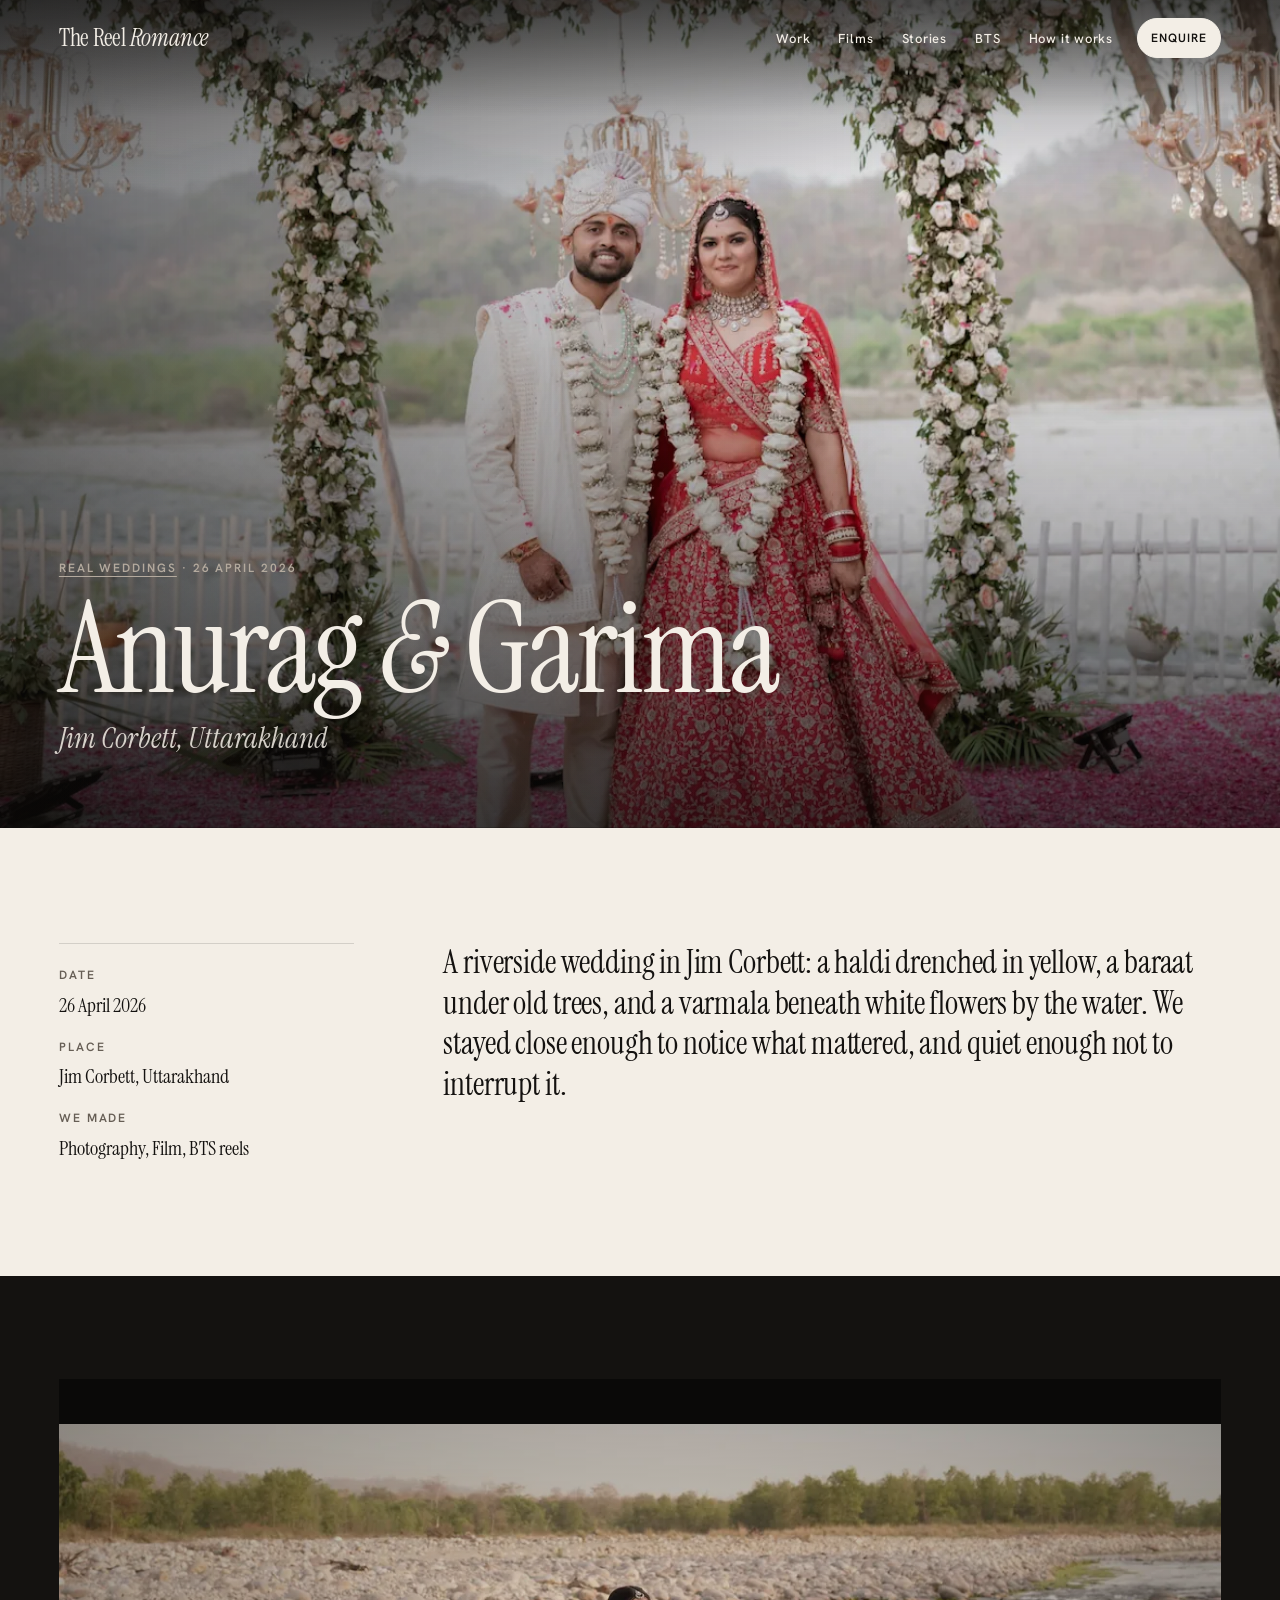
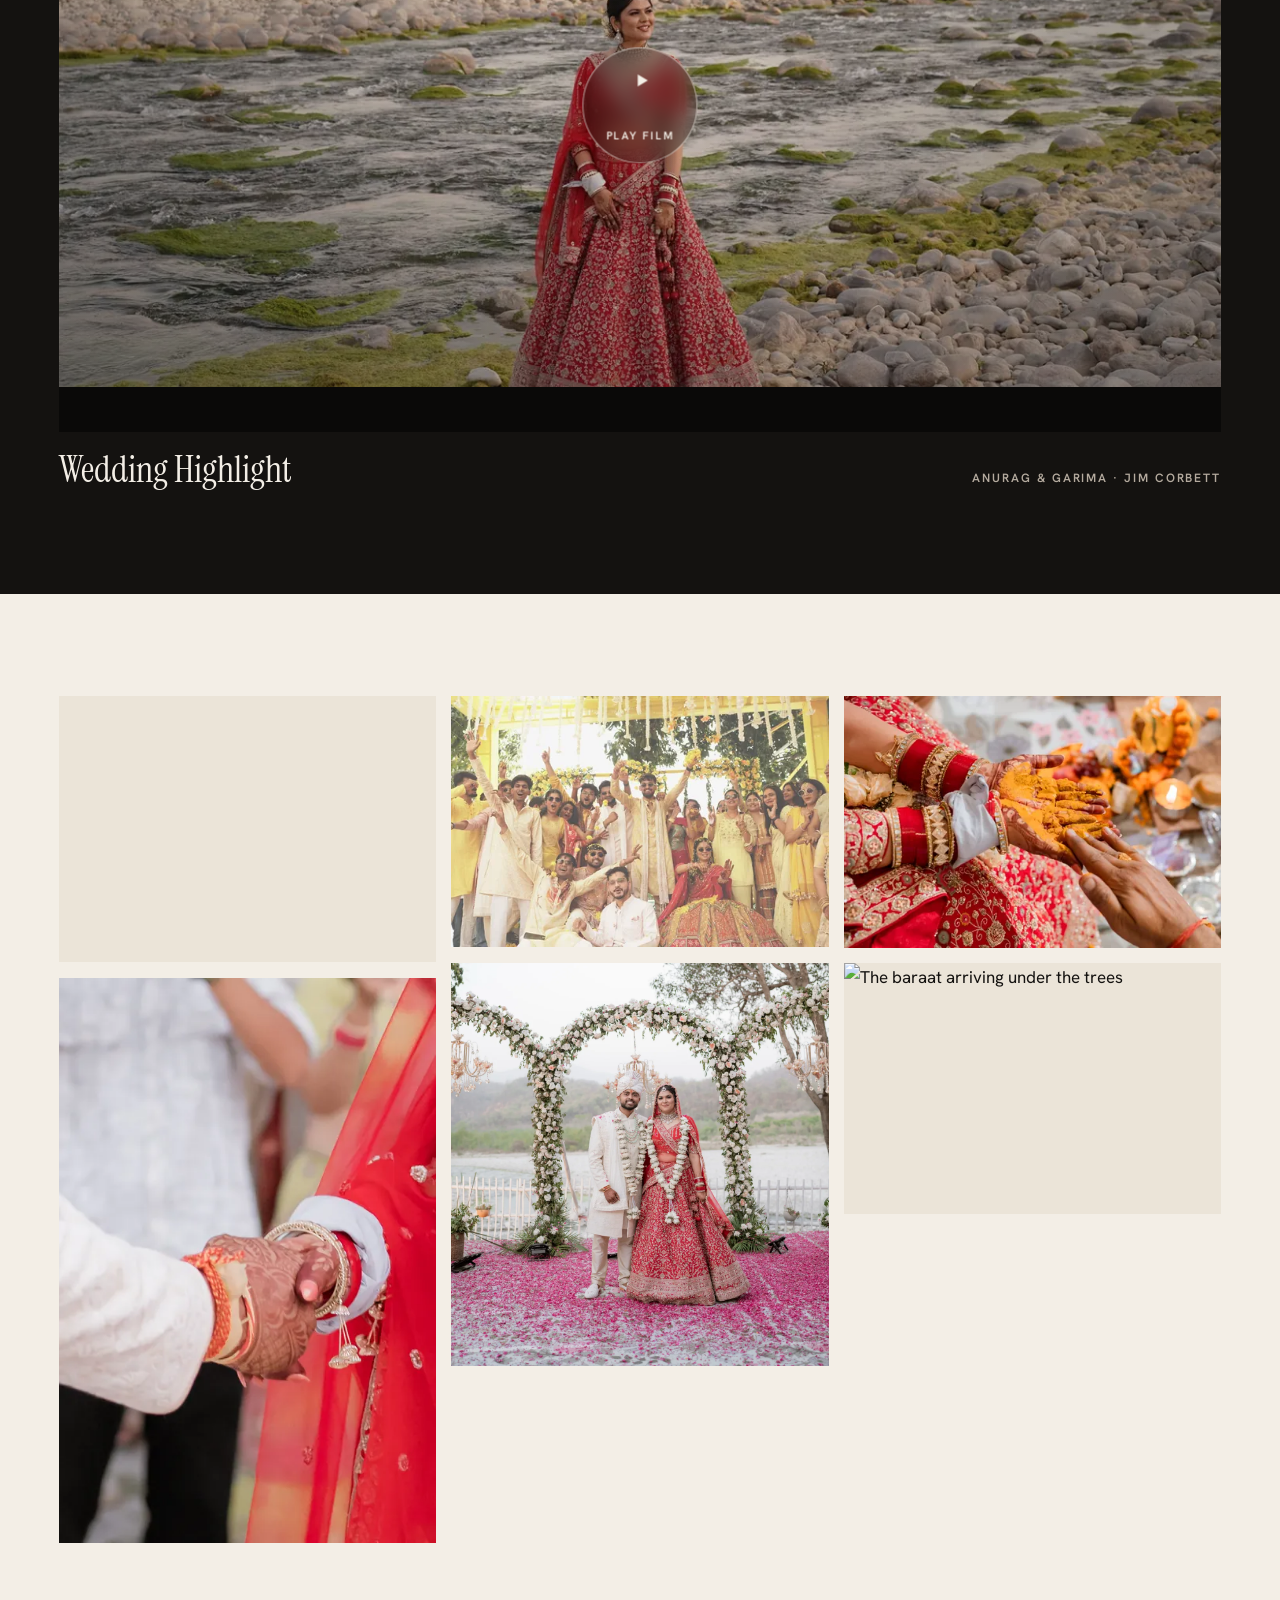
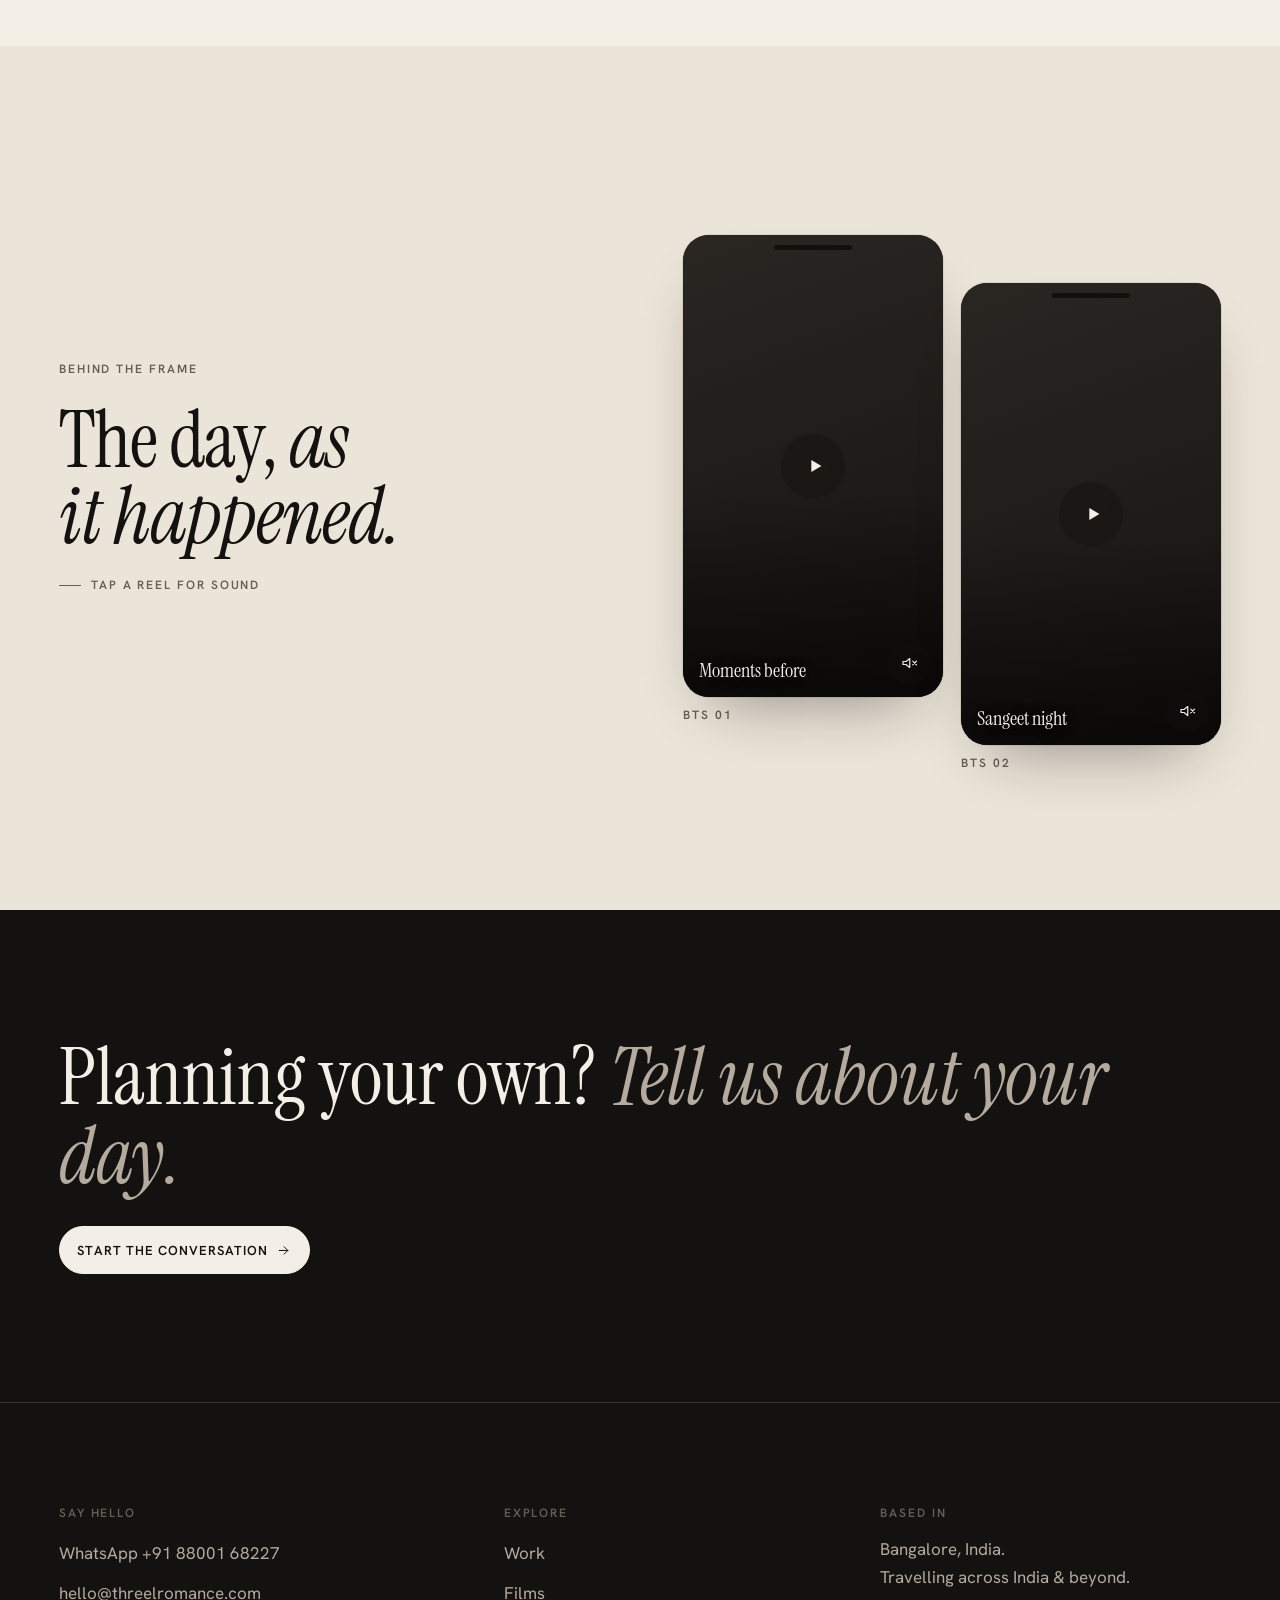
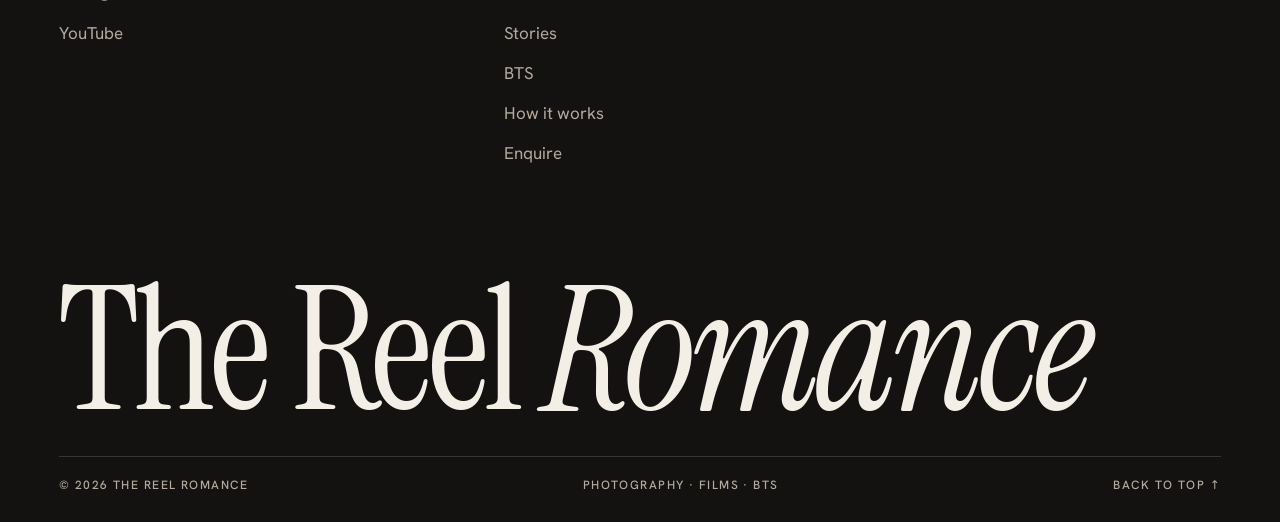
==== stories/anurag-garima/index.html @ 2529ddfd "Redesign: cinematic, image-first site generated from content/site.json - New design system (Instrume" ====
<!doctype html>
<!-- Generated by build.mjs from content/site.json — edit that file, not this one. -->
<html lang="en-IN" class="no-js">
<head>
<meta charset="utf-8">
<meta name="viewport" content="width=device-width, initial-scale=1, viewport-fit=cover">
<title>Anurag &amp; Garima — Jim Corbett wedding | The Reel Romance</title>
<meta name="description" content="A riverside wedding full of yellow light, loud friends, quiet glances — and the kind of chaos that makes the best frames.">
<link rel="canonical" href="https://threelromance.com/stories/anurag-garima/">
<meta name="theme-color" content="#141210">
<meta name="color-scheme" content="light">
<meta property="og:type" content="website">
<meta property="og:site_name" content="The Reel Romance">
<meta property="og:locale" content="en_IN">
<meta property="og:title" content="Anurag &amp; Garima — Jim Corbett wedding | The Reel Romance">
<meta property="og:description" content="A riverside wedding full of yellow light, loud friends, quiet glances — and the kind of chaos that makes the best frames.">
<meta property="og:url" content="https://threelromance.com/stories/anurag-garima/">
<meta property="og:image" content="https://threelromance.com/assets/media/couple-floral-arch.jpg">
<meta property="og:image:alt" content="The Reel Romance">
<meta name="twitter:card" content="summary_large_image">
<link rel="icon" href="../../assets/icons/favicon.svg" type="image/svg+xml">
<link rel="icon" href="../../assets/icons/favicon-32.png" sizes="32x32" type="image/png">
<link rel="apple-touch-icon" href="../../assets/icons/apple-touch-icon.png">
<link rel="manifest" href="../../site.webmanifest">
<link rel="preload" href="../../assets/fonts/instrument-serif.woff" as="font" type="font/woff" crossorigin>
<link rel="preload" href="../../assets/fonts/hanken-grotesk.woff" as="font" type="font/woff" crossorigin>
<link rel="preload" as="image" imagesrcset="../../assets/media/couple-floral-arch-480.webp 480w, ../../assets/media/couple-floral-arch-800.webp 800w, ../../assets/media/couple-floral-arch-1180.webp 1180w" imagesizes="(max-aspect-ratio: 3/2) 150vh, 100vw" fetchpriority="high">
<link rel="stylesheet" href="../../assets/css/site.css?v=983ccc3af6">
<script>document.documentElement.classList.replace('no-js','js')</script>
<script type="application/ld+json">{"@context":"https://schema.org","@type":"ProfessionalService","name":"The Reel Romance","url":"https://threelromance.com","description":"Candid wedding photography, cinematic wedding films, pre-wedding shoots and behind-the-scenes reels. Based in Bangalore (Bengaluru), travelling across India and beyond.","image":"https://threelromance.com/assets/media/couple-floral-arch.jpg","telephone":"+91 88001 68227","email":"hello@threelromance.com","priceRange":"₹₹₹","address":{"@type":"PostalAddress","addressLocality":"Bangalore","addressRegion":"Karnataka","addressCountry":"IN"},"areaServed":["India","Worldwide"],"sameAs":["https://www.youtube.com/@anuragraj12"]}</script>
</head>
<body class="page-story">
<a class="skip" href="#main">Skip to content</a>
<header class="site-header" data-header>
  <div class="site-header__inner">
    <a class="site-header__logo" href="../../" aria-label="The Reel Romance — home"><span class="wordmark">The Reel <em>Romance</em></span></a>
    <nav class="site-nav" aria-label="Main">
      <a href="../../#work">Work</a><a href="../../#films">Films</a><a href="../../#stories">Stories</a><a href="../../#bts">BTS</a><a href="../../#process">How it works</a>
    </nav>
    <a class="btn btn--sm site-header__cta" href="../../#enquire">Enquire</a>
    <button class="menu-toggle" type="button" aria-controls="menu" aria-expanded="false" data-menu-open>
      <span class="menu-toggle__label">Menu</span><span class="menu-toggle__icon" aria-hidden="true"><i></i><i></i></span>
    </button>
  </div>
</header>
<dialog class="menu" id="menu" aria-label="Menu">
  <div class="menu__top">
    <span class="wordmark">The Reel <em>Romance</em></span>
    <button class="menu__close" type="button" data-menu-close aria-label="Close menu"><svg class="i" viewBox="0 0 24 24" aria-hidden="true"><path d="M6 6l12 12M18 6 6 18"/></svg></button>
  </div>
  <nav class="menu__nav" aria-label="Menu">
    <a href="../../#work" style="--i:0"><span class="menu__num">01</span>Work</a><a href="../../#films" style="--i:1"><span class="menu__num">02</span>Films</a><a href="../../#stories" style="--i:2"><span class="menu__num">03</span>Stories</a><a href="../../#bts" style="--i:3"><span class="menu__num">04</span>BTS</a><a href="../../#process" style="--i:4"><span class="menu__num">05</span>How it works</a>
    <a href="../../#enquire" style="--i:5"><span class="menu__num">06</span><em>Enquire</em></a>
  </nav>
  <div class="menu__foot">
    <a href="https://wa.me/918800168227" target="_blank" rel="noopener"><svg class="i i--fill" viewBox="0 0 24 24" aria-hidden="true"><path d="M12 2.2A9.7 9.7 0 0 0 3.7 16.9L2.3 21.8l5-1.3A9.7 9.7 0 1 0 12 2.2zm0 17.7a8 8 0 0 1-4.1-1.1l-.3-.2-3 .8.8-2.9-.2-.3A8 8 0 1 1 12 19.9zm4.4-6c-.2-.1-1.4-.7-1.7-.8-.2-.1-.4-.1-.5.1l-.8 1c-.1.2-.3.2-.5.1a6.6 6.6 0 0 1-3.3-2.9c-.2-.4.2-.4.7-1.3.1-.2 0-.3 0-.4l-.8-1.8c-.2-.5-.4-.4-.5-.4h-.5a.9.9 0 0 0-.7.3 2.8 2.8 0 0 0-.9 2.1 5 5 0 0 0 1 2.6 11.2 11.2 0 0 0 4.3 3.8c1.6.7 2.2.7 3 .6a2.6 2.6 0 0 0 1.7-1.2 2.1 2.1 0 0 0 .2-1.2c-.1-.1-.3-.2-.5-.3z"/></svg> WhatsApp</a>
    <a href="mailto:hello@threelromance.com">hello@threelromance.com</a>
  </div>
</dialog>
<main id="main">
<article class="story">
  <header class="story-hero" data-hero-simple>
    <div class="story-hero__media"><img class="fill" src="../../assets/media/couple-floral-arch-1180.webp" srcset="../../assets/media/couple-floral-arch-480.webp 480w, ../../assets/media/couple-floral-arch-800.webp 800w, ../../assets/media/couple-floral-arch-1180.webp 1180w" sizes="(max-aspect-ratio: 3/2) 150vh, 100vw" alt="Anurag and Garima in garlands beneath a white floral arch" width="1180" height="1262" loading="eager" decoding="sync" fetchpriority="high" style="--focus:50% 40%;--focus-m:50% 40%;background-image:url([data-uri])"></div>
    <div class="hero__shade" aria-hidden="true"></div>
    <div class="wrap story-hero__content">
      <p class="label label--light"><a href="../../#stories">Real weddings</a> · 26 April 2026</p>
      <h1 class="story-hero__title">Anurag <em>&amp;</em> Garima</h1>
      <p class="story-hero__place">Jim Corbett, Uttarakhand</p>
    </div>
  </header>

  <section class="story-intro">
    <div class="wrap story-intro__grid">
      <dl class="story-meta">
        <div><dt class="label">Date</dt><dd>26 April 2026</dd></div>
        <div><dt class="label">Place</dt><dd>Jim Corbett, Uttarakhand</dd></div>
        <div><dt class="label">We made</dt><dd>Photography, Film, BTS reels</dd></div>
      </dl>
      <p class="lead story-intro__text" data-reveal>A riverside wedding in Jim Corbett: a haldi drenched in yellow, a baraat under old trees, and a varmala beneath white flowers by the water. We stayed close enough to notice what mattered, and quiet enough not to interrupt it.</p>
    </div>
  </section>

  <section class="story-film dark"><div class="wrap"><figure class="film film--big" data-reveal>
    <button class="film__poster frame" type="button" data-film="iCyohnh7PDs" aria-label="Play film: Wedding Highlight — Anurag &amp; Garima">
      <img class="fill" src="../../assets/media/river-bride-1600.webp" srcset="../../assets/media/river-bride-480.webp 480w, ../../assets/media/river-bride-800.webp 800w, ../../assets/media/river-bride-1200.webp 1200w, ../../assets/media/river-bride-1600.webp 1600w, ../../assets/media/river-bride-2400.webp 2400w" sizes="(max-width: 599px) 190vw, (min-width: 1600px) 1500px, 92vw" alt="Garima standing on the riverbed in her red lehenga" width="5304" height="3749" loading="lazy" decoding="async" style="background-image:url([data-uri])">
      <span class="film__bars" aria-hidden="true"></span>
      <span class="film__play" aria-hidden="true"><svg class="i i--fill" viewBox="0 0 24 24" aria-hidden="true"><path d="M8 5.5v13l11-6.5z"/></svg><span>Play film</span></span>
    </button>
    <figcaption class="film__caption">
      <span class="film__title">Wedding Highlight</span>
      <span class="film__meta">Anurag &amp; Garima · Jim Corbett</span>
    </figcaption>
  </figure></div></section>

  <section class="gallery" aria-label="Photographs">
    <div class="wrap">
      <div class="gallery__cols">
        <figure class="gallery__item" data-reveal><img class="natural" src="../../assets/media/river-bride-1600.webp" srcset="../../assets/media/river-bride-480.webp 480w, ../../assets/media/river-bride-800.webp 800w, ../../assets/media/river-bride-1200.webp 1200w, ../../assets/media/river-bride-1600.webp 1600w, ../../assets/media/river-bride-2400.webp 2400w" sizes="(min-width: 1024px) 33vw, (min-width: 600px) 50vw, 100vw" alt="Garima standing on the riverbed in her red lehenga" width="5304" height="3749" loading="lazy" decoding="async" style="--ar:1.4148;background-image:url([data-uri])"></figure><figure class="gallery__item" data-reveal><img class="natural" src="../../assets/media/holding-hands-1009.webp" srcset="../../assets/media/holding-hands-480.webp 480w, ../../assets/media/holding-hands-800.webp 800w, ../../assets/media/holding-hands-1009.webp 1009w" sizes="(min-width: 1024px) 33vw, (min-width: 600px) 50vw, 100vw" alt="Anurag holding Garima&#39;s hennaed hand" width="1009" height="1513" loading="lazy" decoding="async" style="--ar:0.6669;background-image:url([data-uri])"></figure><figure class="gallery__item" data-reveal><img class="natural" src="../../assets/media/haldi-celebration-1600.webp" srcset="../../assets/media/haldi-celebration-480.webp 480w, ../../assets/media/haldi-celebration-800.webp 800w, ../../assets/media/haldi-celebration-1200.webp 1200w, ../../assets/media/haldi-celebration-1600.webp 1600w, ../../assets/media/haldi-celebration-2400.webp 2400w" sizes="(min-width: 1024px) 33vw, (min-width: 600px) 50vw, 100vw" alt="Friends cheering around Garima at the haldi" width="7952" height="5304" loading="lazy" decoding="async" style="--ar:1.4992;background-image:url([data-uri])"></figure><figure class="gallery__item" data-reveal><img class="natural" src="../../assets/media/couple-floral-arch-1180.webp" srcset="../../assets/media/couple-floral-arch-480.webp 480w, ../../assets/media/couple-floral-arch-800.webp 800w, ../../assets/media/couple-floral-arch-1180.webp 1180w" sizes="(min-width: 1024px) 33vw, (min-width: 600px) 50vw, 100vw" alt="The couple under the floral arch after the varmala" width="1180" height="1262" loading="lazy" decoding="async" style="--ar:0.935;background-image:url([data-uri])"></figure><figure class="gallery__item" data-reveal><img class="natural" src="../../assets/media/haldi-hands-1600.webp" srcset="../../assets/media/haldi-hands-480.webp 480w, ../../assets/media/haldi-hands-800.webp 800w, ../../assets/media/haldi-hands-1200.webp 1200w, ../../assets/media/haldi-hands-1600.webp 1600w, ../../assets/media/haldi-hands-2400.webp 2400w" sizes="(min-width: 1024px) 33vw, (min-width: 600px) 50vw, 100vw" alt="Turmeric-covered hands during the haldi" width="5168" height="3448" loading="lazy" decoding="async" style="--ar:1.4988;background-image:url([data-uri])"></figure><figure class="gallery__item" data-reveal><img class="natural" src="https://ik.imagekit.io/ijqhfpipr/IMG_2.jpeg?tr=w-1600,q-80,f-auto" srcset="https://ik.imagekit.io/ijqhfpipr/IMG_2.jpeg?tr=w-480,q-80,f-auto 480w, https://ik.imagekit.io/ijqhfpipr/IMG_2.jpeg?tr=w-800,q-80,f-auto 800w, https://ik.imagekit.io/ijqhfpipr/IMG_2.jpeg?tr=w-1200,q-80,f-auto 1200w, https://ik.imagekit.io/ijqhfpipr/IMG_2.jpeg?tr=w-1600,q-80,f-auto 1600w, https://ik.imagekit.io/ijqhfpipr/IMG_2.jpeg?tr=w-2400,q-80,f-auto 2400w" sizes="(min-width: 1024px) 33vw, (min-width: 600px) 50vw, 100vw" alt="The baraat arriving under the trees" width="1600" height="1067" loading="lazy" decoding="async" style="--ar:1.5"></figure>
      </div>
    </div>
  </section>

  <section class="bts bts--story" aria-labelledby="story-bts-h">
    <div class="wrap bts__grid">
      <div class="bts__text">
        <p class="label">Behind the frame</p>
        <h2 class="h2" id="story-bts-h">The day, <em>as it happened.</em></h2>
        <p class="bts__hint label">Tap a reel for sound</p>
      </div>
      <div class="bts__phones">
    <figure class="phone" data-reveal style="--d:0ms">
      <div class="phone__screen">
        <video class="phone__video" muted playsinline loop preload="none" data-src="https://files.catbox.moe/udrcd2.mp4" aria-label="Moments before"></video>
        <span class="phone__label">Moments before</span>
        <button class="phone__sound" type="button" data-sound aria-pressed="false" aria-label="Turn sound on"><svg class="i" viewBox="0 0 24 24" aria-hidden="true"><path d="M4 10v4h4l5 4V6L8 10H4z"/><path d="M17 9.5l5 5M22 9.5l-5 5"/></svg><svg class="i" viewBox="0 0 24 24" aria-hidden="true"><path d="M4 10v4h4l5 4V6L8 10H4z"/><path class="wave" d="M16.5 8.5a5 5 0 0 1 0 7M19 6a8.5 8.5 0 0 1 0 12"/></svg></button>
        <button class="phone__play" type="button" data-play aria-label="Play reel"><svg class="i i--fill" viewBox="0 0 24 24" aria-hidden="true"><path d="M8 5.5v13l11-6.5z"/></svg></button>
      </div>
      <figcaption class="phone__caption"><span>BTS 01</span></figcaption>
    </figure><figure class="phone" data-reveal style="--d:90ms">
      <div class="phone__screen">
        <video class="phone__video" muted playsinline loop preload="none" data-src="https://files.catbox.moe/lht3eg.mp4" aria-label="Sangeet night"></video>
        <span class="phone__label">Sangeet night</span>
        <button class="phone__sound" type="button" data-sound aria-pressed="false" aria-label="Turn sound on"><svg class="i" viewBox="0 0 24 24" aria-hidden="true"><path d="M4 10v4h4l5 4V6L8 10H4z"/><path d="M17 9.5l5 5M22 9.5l-5 5"/></svg><svg class="i" viewBox="0 0 24 24" aria-hidden="true"><path d="M4 10v4h4l5 4V6L8 10H4z"/><path class="wave" d="M16.5 8.5a5 5 0 0 1 0 7M19 6a8.5 8.5 0 0 1 0 12"/></svg></button>
        <button class="phone__play" type="button" data-play aria-label="Play reel"><svg class="i i--fill" viewBox="0 0 24 24" aria-hidden="true"><path d="M8 5.5v13l11-6.5z"/></svg></button>
      </div>
      <figcaption class="phone__caption"><span>BTS 02</span></figcaption>
    </figure>
  </div>
    </div>
  </section>

  
</article>
<section class="cta-band">
  <div class="wrap cta-band__inner">
    <p class="cta-band__text" data-reveal>Planning your own? <em>Tell us about your day.</em></p>
    <a class="btn btn--light" href="../../#enquire">Start the conversation <svg class="i" viewBox="0 0 24 24" aria-hidden="true"><path d="M5 12h14M13 6l6 6-6 6"/></svg></a>
  </div>
</section>
</main>
<footer class="site-footer">
  <div class="wrap">
    <div class="site-footer__grid">
      <div>
        <p class="label">Say hello</p>
        <ul class="site-footer__list">
          <li><a href="https://wa.me/918800168227" target="_blank" rel="noopener">WhatsApp +91 88001 68227</a></li>
          <li><a href="mailto:hello@threelromance.com">hello@threelromance.com</a></li>
          
          <li><a href="https://www.youtube.com/@anuragraj12" target="_blank" rel="noopener">YouTube</a></li>
        </ul>
      </div>
      <div>
        <p class="label">Explore</p>
        <ul class="site-footer__list">
          <li><a href="../../#work">Work</a></li><li><a href="../../#films">Films</a></li><li><a href="../../#stories">Stories</a></li><li><a href="../../#bts">BTS</a></li><li><a href="../../#process">How it works</a></li>
          <li><a href="../../#enquire">Enquire</a></li>
        </ul>
      </div>
      <div>
        <p class="label">Based in</p>
        <p class="site-footer__text">Bangalore, India.<br>Travelling across India &amp; beyond.</p>
      </div>
    </div>
    <p class="site-footer__mark" aria-hidden="true"><span class="wordmark wordmark--huge">The Reel <em>Romance</em></span></p>
    <div class="site-footer__base">
      <span>© 2026 The Reel Romance</span>
      <span>Photography · Films · BTS</span>
      <a href="#main" data-to-top>Back to top ↑</a>
    </div>
  </div>
</footer>
<dialog class="player" id="player" aria-label="Film player">
  <button class="player__close" type="button" data-player-close aria-label="Close film"><svg class="i" viewBox="0 0 24 24" aria-hidden="true"><path d="M6 6l12 12M18 6 6 18"/></svg></button>
  <div class="player__stage"><div class="player__frame" data-player-frame></div></div>
</dialog>
<a class="btn float-cta" href="../../#enquire" data-float-cta>Enquire <svg class="i" viewBox="0 0 24 24" aria-hidden="true"><path d="M5 12h14M13 6l6 6-6 6"/></svg></a>
<script src="../../assets/js/site.js?v=75367712a7" defer></script>
</body>
</html>
---- assets/css/site.css ----
/* ==========================================================================
   The Reel Romance — site styles
   Mobile-first. Breakpoints: 600px (tablet), 1024px (desktop), 1440px (wide).

   IMAGE RULES (why a new photo can never look stretched):
   - .frame + img.fill    -> the LAYOUT decides the shape; the photo covers it
                             (object-fit: cover). --focus / --focus-m choose
                             which part stays in view on desktop / phone.
   - img.natural          -> the PHOTO decides the shape (--ar = its ratio);
                             the layout adapts around it.
   Nothing ever sets both a width and a height on a photo without cover.
   ========================================================================== */

@font-face{font-family:"Instrument Serif";src:url(../fonts/instrument-serif.woff) format("woff");font-weight:400;font-style:normal;font-display:swap}
@font-face{font-family:"Instrument Serif";src:url(../fonts/instrument-serif-italic.woff) format("woff");font-weight:400;font-style:italic;font-display:swap}
@font-face{font-family:"Hanken Grotesk";src:url(../fonts/hanken-grotesk.woff) format("woff");font-weight:100 900;font-style:normal;font-display:swap}

:root{
  /* colour */
  --ivory:#f3eee6;
  --paper:#ebe4d8;
  --ink:#141210;
  --ink-2:#1c1916;
  --ink-3:#2a2622;
  --stone:#665e55;          /* body text on ivory: 5.6:1 */
  --stone-light:#b4aa9e;    /* body text on ink:   8.1:1 */
  --line:rgba(20,18,16,.14);
  --line-light:rgba(243,238,230,.16);
  --accent:#b23a24;         /* sindoor — used sparingly */

  /* type */
  --serif:"Instrument Serif","Iowan Old Style","Palatino Linotype",Georgia,serif;
  --sans:"Hanken Grotesk",ui-sans-serif,system-ui,-apple-system,"Segoe UI",Roboto,sans-serif;
  --fs-body:1.0625rem;
  --fs-lead:clamp(1.35rem,1.1rem + 1.1vw,2.05rem);
  --fs-h2:clamp(2.5rem,1.6rem + 4.2vw,5.75rem);
  --fs-h2-xl:clamp(3rem,1.8rem + 6vw,8rem);
  --fs-hero:clamp(3.35rem,1.2rem + 9.4vw,11.5rem);

  /* space */
  --gutter:clamp(20px,4.6vw,72px);
  --max:1560px;
  --section:clamp(96px,7rem + 6vw,216px);
  --header-h:64px;

  /* motion */
  --ease:cubic-bezier(.2,.7,.1,1);
  --ease-out:cubic-bezier(.16,1,.3,1);
}
@media (min-width:1024px){:root{--header-h:76px}}

/* ---------------------------------------------------------------- reset */
*,*::before,*::after{box-sizing:border-box}
html{-webkit-text-size-adjust:100%;text-size-adjust:100%;scroll-padding-top:calc(var(--header-h) + 12px);background:var(--ink)}
body{margin:0;background:var(--ivory);color:var(--ink);font:400 var(--fs-body)/1.65 var(--sans);-webkit-font-smoothing:antialiased;-moz-osx-font-smoothing:grayscale;text-rendering:optimizeLegibility;overflow-x:clip}
img,video,svg{display:block;max-width:100%}
a{color:inherit;text-decoration:none}
button,input,textarea,select{font:inherit;color:inherit}
button{cursor:pointer;background:none;border:0;padding:0}
h1,h2,h3,p,figure,blockquote,dl,dd,ol,ul{margin:0}
ol,ul{padding:0;list-style:none}
em{font-style:italic}
::selection{background:var(--accent);color:var(--ivory)}
:focus-visible{outline:2px solid var(--accent);outline-offset:3px;border-radius:2px}
.dark :focus-visible,.hero :focus-visible,.story-hero :focus-visible{outline-color:var(--ivory)}
[hidden]{display:none!important}

.skip{position:fixed;left:12px;top:12px;z-index:100;padding:12px 18px;background:var(--ivory);color:var(--ink);border-radius:99px;transform:translateY(-160%);transition:transform .3s var(--ease)}
.skip:focus{transform:none}

.wrap{width:min(var(--max),100% - 2*var(--gutter));margin-inline:auto}
.dark{background:var(--ink);color:var(--ivory)}

.i{width:1.15em;height:1.15em;fill:none;stroke:currentColor;stroke-width:1.6;stroke-linecap:round;stroke-linejoin:round;flex:none}
.i--fill{fill:currentColor;stroke:none}

/* ---------------------------------------------------------------- type */
.label{font:600 .75rem/1.3 var(--sans);letter-spacing:.16em;text-transform:uppercase;color:var(--stone)}
.label--light,.dark .label{color:var(--stone-light)}
.h2{font:400 var(--fs-h2)/.96 var(--serif);letter-spacing:-.012em;text-wrap:balance}
.h2--xl{font-size:var(--fs-h2-xl);line-height:.92}
.h2 em,.hero__title em{font-style:italic}
.lead{font:400 var(--fs-lead)/1.28 var(--serif);letter-spacing:-.005em;text-wrap:pretty}
.body{color:var(--stone);max-width:36em;text-wrap:pretty}
.body--light{color:var(--stone-light)}
.wordmark{font:400 1.375rem/1 var(--serif);letter-spacing:-.01em;white-space:nowrap}
.wordmark em{font-style:italic}
.section-head{display:grid;gap:18px}

/* ---------------------------------------------------------------- buttons */
.btn{display:inline-flex;align-items:center;justify-content:center;gap:.6em;min-height:48px;padding:0 1.35em;border-radius:99px;border:1px solid var(--ink);background:var(--ink);color:var(--ivory);font:600 .8125rem/1 var(--sans);letter-spacing:.08em;text-transform:uppercase;white-space:nowrap;transition:background .35s var(--ease),color .35s var(--ease),border-color .35s var(--ease),transform .35s var(--ease)}
.btn .i{transition:transform .35s var(--ease)}
.btn:hover .i{transform:translateX(3px)}
.btn:hover{background:transparent;color:var(--ink)}
.btn--sm{min-height:40px;padding:0 1.1em;font-size:.75rem}
.btn--lg{min-height:56px;padding:0 1.7em}
.btn--light{background:var(--ivory);border-color:var(--ivory);color:var(--ink)}
.btn--light:hover{background:transparent;color:var(--ivory)}
.btn--ghost-light{background:transparent;border-color:rgba(243,238,230,.45);color:var(--ivory)}
.btn--ghost-light:hover{background:var(--ivory);color:var(--ink);border-color:var(--ivory)}
.link-arrow{display:inline-flex;align-items:center;gap:.5em;font:600 .8125rem/1 var(--sans);letter-spacing:.08em;text-transform:uppercase;padding-bottom:6px;border-bottom:1px solid currentColor}
.link-arrow .i{transition:transform .35s var(--ease)}

/* ---------------------------------------------------------------- images */
.frame{position:relative;overflow:hidden;background:var(--paper);isolation:isolate}
.dark .frame{background:var(--ink-3)}
.frame--portrait{aspect-ratio:4/5}
.frame--landscape{aspect-ratio:3/2}
img.fill{position:absolute;inset:0;width:100%;height:100%;object-fit:cover;object-position:var(--focus,50% 50%);background-size:cover;background-position:var(--focus,50% 50%)}
img.natural{width:100%;height:auto;aspect-ratio:var(--ar,1.5);object-fit:cover;background:var(--paper) center/cover no-repeat}
@media (max-width:599px){
  img.fill{object-position:var(--focus-m,var(--focus,50% 50%));background-position:var(--focus-m,var(--focus,50% 50%))}
}

/* ---------------------------------------------------------------- reveal */
.js [data-reveal]{opacity:0;transform:translate3d(0,28px,0);transition:opacity 1s var(--ease-out),transform 1.2s var(--ease-out);transition-delay:var(--d,0ms)}
.js [data-reveal].is-in{opacity:1;transform:none}

/* ==========================================================================
   Header + menu
   ========================================================================== */
.site-header{position:fixed;inset:0 0 auto;z-index:50;height:var(--header-h);color:var(--ivory);transition:transform .5s var(--ease),background-color .4s var(--ease),color .4s var(--ease),box-shadow .4s var(--ease)}
.site-header::before{content:"";position:absolute;inset:0 0 -40px;background:linear-gradient(rgba(10,9,8,.5),transparent);pointer-events:none;transition:opacity .4s var(--ease)}
.site-header__inner{position:relative;height:100%;display:flex;align-items:center;gap:24px;padding-inline:var(--gutter);max-width:calc(var(--max) + 2*var(--gutter));margin-inline:auto}
.site-header__logo{margin-right:auto;display:flex;align-items:center;min-height:44px}
.site-nav{display:none}
.site-header__cta{display:none}
.site-header.is-solid{background:rgba(243,238,230,.92);color:var(--ink);box-shadow:0 1px 0 var(--line);-webkit-backdrop-filter:saturate(1.4) blur(14px);backdrop-filter:saturate(1.4) blur(14px)}
.site-header.is-solid::before{opacity:0}
.site-header.is-hidden{transform:translateY(-100%)}
.site-header .btn{background:var(--ivory);border-color:var(--ivory);color:var(--ink)}
.site-header .btn:hover{background:transparent;color:var(--ivory)}
.site-header.is-solid .btn{background:var(--ink);border-color:var(--ink);color:var(--ivory)}
.site-header.is-solid .btn:hover{background:transparent;color:var(--ink)}
.page-404 .site-header{color:var(--ivory)}

.menu-toggle{display:inline-flex;align-items:center;gap:12px;min-height:44px;padding:0 4px;font:600 .75rem/1 var(--sans);letter-spacing:.16em;text-transform:uppercase}
.menu-toggle__icon{display:grid;gap:6px;width:26px}
.menu-toggle__icon i{display:block;height:1.5px;background:currentColor;border-radius:2px}
.menu-toggle__icon i:last-child{width:62%;margin-left:auto}

@media (min-width:1024px){
  .site-nav{display:flex;gap:clamp(18px,2.2vw,36px)}
  .site-nav a{position:relative;font:500 .8125rem/1 var(--sans);letter-spacing:.06em;padding:14px 0}
  .site-nav a::after{content:"";position:absolute;left:0;right:0;bottom:8px;height:1px;background:currentColor;transform:scaleX(0);transform-origin:right;transition:transform .45s var(--ease)}
  .site-nav a:hover::after{transform:scaleX(1);transform-origin:left}
  .site-header__cta{display:inline-flex}
  .menu-toggle{display:none}
  .wordmark{font-size:1.5rem}
}

/* full-screen menu (a native <dialog>: focus trap + Esc for free) */
.menu{position:fixed;inset:0;width:100%;height:100%;max-width:none;max-height:none;margin:0;padding:0 var(--gutter) max(24px,env(safe-area-inset-bottom));border:0;background:var(--ink);color:var(--ivory);display:flex;flex-direction:column;opacity:0;visibility:hidden;transition:opacity .45s var(--ease),visibility 0s .45s}
.menu[open]{opacity:1;visibility:visible;transition:opacity .45s var(--ease)}
.menu::backdrop{background:transparent}
.menu__top{height:var(--header-h);display:flex;align-items:center;justify-content:space-between}
.menu__close{display:grid;place-items:center;width:48px;height:48px;margin-right:-10px;font-size:1.6rem}
.menu__nav{margin-block:auto;display:grid;gap:2px;padding-block:32px}
.menu__nav a{display:flex;align-items:baseline;gap:16px;font:400 clamp(2.6rem,11vw,5rem)/1.05 var(--serif);letter-spacing:-.01em;padding-block:4px;opacity:0;transform:translateY(24px);transition:opacity .6s var(--ease-out),transform .7s var(--ease-out),color .3s}
.menu[open] .menu__nav a{opacity:1;transform:none;transition-delay:calc(80ms + var(--i)*55ms)}
.menu__nav a:hover{color:var(--stone-light)}
.menu__num{font:600 .75rem/1 var(--sans);letter-spacing:.16em;color:var(--stone-light);min-width:2.2em}
.menu__foot{display:flex;flex-wrap:wrap;gap:12px 28px;padding-top:20px;border-top:1px solid var(--line-light);font-size:.9375rem;color:var(--stone-light)}
.menu__foot a{display:inline-flex;align-items:center;gap:8px;min-height:44px}
html.menu-open{overflow:hidden}

/* ==========================================================================
   Hero — "opening titles"
   ========================================================================== */
.hero{position:relative;height:100vh;height:100svh;min-height:560px;max-height:1400px;overflow:hidden;background:var(--ink);color:var(--ivory)}
.hero__media,.hero__slide{position:absolute;inset:0}
.hero__slide{opacity:0;transition:opacity 1.6s var(--ease)}
.hero__slide.is-active{opacity:1}
.hero__slide img.fill{transform:scale(1.07);transition:transform 9s linear}
.hero__slide.is-active img.fill{transform:scale(1)}
.hero__shade{position:absolute;inset:0;background:
  linear-gradient(180deg,rgba(10,9,8,.45) 0%,rgba(10,9,8,0) 24%),
  linear-gradient(0deg,rgba(10,9,8,.82) 0%,rgba(10,9,8,.42) 40%,rgba(10,9,8,.08) 72%,rgba(10,9,8,0) 84%)}
@media (min-width:1024px){.hero__shade{background:
  linear-gradient(180deg,rgba(10,9,8,.45) 0%,rgba(10,9,8,0) 24%),
  linear-gradient(90deg,rgba(10,9,8,.5) 0%,rgba(10,9,8,.18) 45%,rgba(10,9,8,0) 70%),
  linear-gradient(0deg,rgba(10,9,8,.7) 0%,rgba(10,9,8,.2) 38%,rgba(10,9,8,0) 60%)}}
.hero__content{position:absolute;left:0;right:0;bottom:calc(88px + env(safe-area-inset-bottom));display:grid;gap:22px}
.hero__eyebrow{display:flex;flex-direction:column;gap:6px;text-shadow:0 1px 14px rgba(0,0,0,.45);font:600 .75rem/1.3 var(--sans);letter-spacing:.16em;text-transform:uppercase}
.hero__eyebrow span+span{color:rgba(243,238,230,.72)}
@media (min-width:600px){.hero__eyebrow{flex-direction:row;flex-wrap:wrap;gap:4px 14px}.hero__eyebrow span+span::before{content:"";display:inline-block;width:18px;height:1px;background:currentColor;vertical-align:middle;margin:0 12px 3px 0;opacity:.6}}
.hero__title{font:400 var(--fs-hero)/.86 var(--serif);letter-spacing:-.02em;max-width:13ch;text-shadow:0 2px 30px rgba(0,0,0,.18)}
.hero__line{display:block;overflow:hidden;padding-bottom:.06em;margin-bottom:-.06em}
.hero__line>span{display:block}
.js .hero__line>span{transform:translateY(105%);animation:line-up 1.25s var(--ease-out) forwards;animation-delay:calc(.35s + var(--i)*.12s)}
@keyframes line-up{to{transform:none}}
.hero__foot{display:grid;gap:22px}
.hero__intro{max-width:30em;font-size:1rem;line-height:1.6;color:rgba(243,238,230,.86)}
.hero__ctas{display:flex;flex-wrap:wrap;gap:10px}
.js .hero__eyebrow,.js .hero__foot{opacity:0;animation:fade-in 1s var(--ease) .9s forwards}
@keyframes fade-in{to{opacity:1}}

.hud{position:absolute;top:calc(var(--header-h) + 14px);right:var(--gutter);display:flex;align-items:center;gap:14px;font:500 .75rem/1 var(--sans);letter-spacing:.14em;font-variant-numeric:tabular-nums;color:rgba(243,238,230,.85)}
.hud__rec{display:inline-flex;align-items:center;gap:7px}
.hud__rec i{width:8px;height:8px;border-radius:50%;background:var(--accent);box-shadow:0 0 0 3px rgba(178,58,36,.25);animation:blink 1.6s steps(1) infinite}
@keyframes blink{50%{opacity:.2}}
.hud__tc{display:none}

.hero__controls{position:absolute;left:0;right:0;bottom:calc(24px + env(safe-area-inset-bottom));padding-inline:var(--gutter);display:flex;align-items:center;justify-content:space-between;gap:16px;max-width:calc(var(--max) + 2*var(--gutter));margin-inline:auto}
.hero__scene{font:500 .75rem/1.3 var(--sans);letter-spacing:.14em;text-transform:uppercase;font-variant-numeric:tabular-nums;color:rgba(243,238,230,.8);min-width:0;white-space:nowrap;overflow:hidden;text-overflow:ellipsis}
.hero__scene-name{display:none;margin-left:12px;color:rgba(243,238,230,.6)}
.hero__dots{display:flex;align-items:center;gap:4px}
.hero__dot{display:grid;align-items:center;width:38px;height:44px}
.hero__dot i{display:block;height:2px;background:rgba(243,238,230,.35);border-radius:2px;overflow:hidden;position:relative}
.hero__dot i::after{content:"";position:absolute;inset:0;background:var(--ivory);transform:scaleX(0);transform-origin:left}
.hero__dot.is-past i::after{transform:scaleX(1)}
.hero__dot.is-active i::after{animation:dot-fill var(--hero-ms,7000ms) linear forwards}
.hero.is-paused .hero__dot.is-active i::after{animation-play-state:paused}
@keyframes dot-fill{to{transform:scaleX(1)}}
.hero__pause{display:grid;place-items:center;width:44px;height:44px;margin-left:4px;border-radius:50%;color:var(--ivory)}
.hero__pause .i{width:14px;height:14px}
.hero__pause .i:last-child,.hero.is-paused .hero__pause .i:first-child{display:none}
.hero.is-paused .hero__pause .i:last-child{display:block}

/* cinema letterbox that opens once per visit */
.letterbox{position:absolute;inset:0;pointer-events:none;display:none}
.letterbox i{position:absolute;left:0;right:0;height:50.5%;background:#0a0908}
.letterbox i:first-child{top:0}
.letterbox i:last-child{bottom:0}
.js .intro .letterbox{display:block}
.js .intro .letterbox i{animation:bars-open 1.35s cubic-bezier(.7,0,.2,1) .15s forwards}
@keyframes bars-open{to{height:0}}

@media (min-width:600px){
  .hero__content{bottom:calc(104px + env(safe-area-inset-bottom))}
  .hud__tc{display:inline}
  .hero__scene-name{display:inline}
}
@media (min-width:1024px){
  .hero__content{bottom:112px}
  .hero__foot{grid-template-columns:minmax(0,30em) auto;align-items:end;justify-content:space-between}
  .hero__controls{bottom:32px}
}
@media (min-width:1024px) and (max-height:760px){
  .hero__title{font-size:min(var(--fs-hero),14vh)}
}
/* tablets & phones held sideways: keep the title from swallowing the photo */
@media (max-height:520px) and (orientation:landscape){
  .hero{min-height:420px}
  .hero__title{font-size:min(var(--fs-hero),16vh)}
  .hero__content{bottom:76px;gap:14px}
  .hero__intro{display:none}
}

/* ==========================================================================
   Prologue
   ========================================================================== */
.prologue{padding-block:var(--section)}
.prologue__grid{display:grid;gap:56px}
.prologue__text{display:grid;gap:26px;align-content:start}
.prologue__text .lead{max-width:24em}
.prologue__aside{font:italic 400 1.25rem/1.35 var(--serif);color:var(--stone);max-width:20em;padding-left:18px;border-left:1px solid var(--accent)}
.prologue__images{position:relative;display:grid;grid-template-columns:repeat(12,1fr);align-items:start}
.prologue__a{grid-column:1/9;grid-row:1}
.prologue__b{grid-column:6/13;grid-row:1;margin-top:78%;box-shadow:0 0 0 clamp(6px,1vw,12px) var(--ivory)}
@media (min-width:600px){
  .prologue__a{grid-column:1/7}
  .prologue__b{grid-column:6/13;margin-top:34%}
}
@media (min-width:1024px){
  .prologue__grid{grid-template-columns:minmax(0,1fr) minmax(0,1.05fr);gap:clamp(48px,6vw,120px);align-items:center}
  .prologue__text{gap:32px}
  .prologue__a{grid-column:1/9}
  .prologue__b{grid-column:7/13;margin-top:84%}
}

/* ==========================================================================
   Reel — selected frames
   Desktop: the section is tall; the strip is pinned and slides sideways as
   you scroll (JS sets --reel-x and the section height). Touch/small screens:
   a native horizontal swipe with snap points.
   ========================================================================== */
.reel{position:relative;background:var(--ink);color:var(--ivory);padding-block:clamp(84px,10vw,140px) clamp(64px,8vw,110px)}
.reel__head{display:flex;flex-wrap:wrap;align-items:end;justify-content:space-between;gap:22px 40px;margin-bottom:clamp(36px,4vw,56px)}
.reel__head .label{color:var(--stone-light);margin-bottom:18px}
.reel__note{display:flex;align-items:center;gap:18px;font:500 .75rem/1 var(--sans);letter-spacing:.14em;text-transform:uppercase;color:var(--stone-light);font-variant-numeric:tabular-nums}
.reel__count{color:var(--ivory)}
.reel__hint{display:none}
.reel__viewport{position:relative;overflow-x:auto;overflow-y:hidden;scroll-snap-type:x mandatory;scroll-padding-inline:var(--gutter);-webkit-overflow-scrolling:touch;scrollbar-width:none;overscroll-behavior-x:contain}
.reel__viewport::-webkit-scrollbar{display:none}
.reel__viewport:focus-visible{outline-offset:-2px}
/* the film stock: sprocket holes above and below the frames */
.reel__track{--frame-h:min(52svh,440px);position:relative;display:flex;gap:10px;width:max-content;padding:34px var(--gutter)}
.reel__track::before,.reel__track::after{content:"";position:absolute;left:0;right:0;height:12px;background:radial-gradient(circle at 50% 50%,rgba(243,238,230,.13) 0 3px,transparent 3.5px) 0 0/18px 12px repeat-x}
.reel__track::before{top:10px}
.reel__track::after{bottom:10px}
.reel__frame{flex:none;scroll-snap-align:start}
.reel__frame figure{display:grid;gap:12px}
.reel__frame img.natural{height:var(--frame-h);width:auto;max-width:calc(100vw - 2*var(--gutter));aspect-ratio:var(--ar,1.5);object-fit:cover}
.reel__frame figcaption{display:flex;gap:12px;align-items:baseline;font:500 .8125rem/1.2 var(--sans);letter-spacing:.04em;color:var(--stone-light)}
.reel__num{font-variant-numeric:tabular-nums;color:var(--ivory);letter-spacing:.12em;font-size:.75rem}
.reel__progress{height:1px;background:var(--line-light);margin-top:28px;position:relative;overflow:hidden}
.reel__progress i{position:absolute;inset:0;background:var(--ivory);transform-origin:left;transform:scaleX(var(--p,0))}
@media (max-width:599px){
  /* keep a landscape frame from being taller than it is wide on a phone */
  .reel__frame img.natural{height:auto;width:min(calc(100vw - 2*var(--gutter) - 28px),calc(var(--frame-h) * var(--ar,1.5)))}
}
@media (min-width:600px){
  .reel__track{--frame-h:min(54svh,520px);gap:14px}
}
@media (min-width:1024px){
  .reel__hint{display:inline}
  .reel__track{--frame-h:min(58vh,640px);gap:18px}
  /* pinned mode, switched on by JS when motion is allowed */
  .reel.is-pinned{padding:0;height:var(--reel-h,300vh)}
  .reel.is-pinned .reel__sticky{position:sticky;top:0;height:100vh;display:flex;flex-direction:column;justify-content:center;overflow:hidden;padding-block:calc(var(--header-h) + 8px) 40px}
  .reel.is-pinned .reel__viewport{overflow:visible;scroll-snap-type:none}
  .reel.is-pinned .reel__track{transform:translate3d(calc(var(--reel-x,0) * -1px),0,0);will-change:transform}
  .reel.is-pinned .reel__track{--frame-h:min(56vh,640px)}
}
@media (min-width:1024px) and (max-height:760px){
  .reel.is-pinned .reel__head .h2{font-size:clamp(2.2rem,6vh,3.6rem)}
  .reel.is-pinned .reel__track{--frame-h:48vh}
}

/* ==========================================================================
   Films
   ========================================================================== */
.films{padding-block:var(--section)}
.films__head{display:grid;gap:26px;margin-bottom:clamp(40px,5vw,72px)}
.films__head .h2{max-width:14em}
.films__list{display:grid;gap:clamp(40px,5vw,72px)}
@media (min-width:1024px){
  .films__head{grid-template-columns:minmax(0,1.3fr) minmax(0,.7fr);align-items:end;gap:60px}
}
.film{display:grid;gap:18px}
.film__poster{display:block;width:100%;aspect-ratio:16/9;cursor:pointer;color:var(--ivory)}
@media (max-width:599px){.film__poster{aspect-ratio:4/5}}
.film__poster img.fill{transition:transform 1.4s var(--ease-out),filter .8s var(--ease)}
.film__poster:hover img.fill{transform:scale(1.03)}
.film__poster::after{content:"";position:absolute;inset:0;background:radial-gradient(ellipse at center,rgba(10,9,8,.05),rgba(10,9,8,.45));transition:opacity .6s}
/* thin cinema bars that part on hover */
.film__bars::before,.film__bars::after{content:"";position:absolute;left:0;right:0;height:7%;background:#0a0908;z-index:1;transition:transform .8s var(--ease-out)}
.film__bars::before{top:0}
.film__bars::after{bottom:0}
.film__poster:hover .film__bars::before{transform:translateY(-100%)}
.film__poster:hover .film__bars::after{transform:translateY(100%)}
.film__play{position:absolute;z-index:2;left:50%;top:50%;transform:translate(-50%,-50%);display:grid;place-items:center;gap:10px;width:clamp(88px,9vw,128px);aspect-ratio:1;border-radius:50%;border:1px solid rgba(243,238,230,.6);background:rgba(20,18,16,.28);-webkit-backdrop-filter:blur(10px);backdrop-filter:blur(10px);font:600 .6875rem/1 var(--sans);letter-spacing:.16em;text-transform:uppercase;transition:transform .6s var(--ease-out),background .4s}
.film__play .i{width:22px;height:22px;margin:0 0 -4px 3px}
.film__play span{margin-top:-8px}
.film__poster:hover .film__play{transform:translate(-50%,-50%) scale(1.06);background:rgba(20,18,16,.45)}
.film__caption{display:flex;flex-wrap:wrap;justify-content:space-between;gap:6px 20px;align-items:baseline}
.film__title{font:400 clamp(1.6rem,1.2rem + 1.4vw,2.6rem)/1.1 var(--serif)}
.film__meta{font:600 .75rem/1.3 var(--sans);letter-spacing:.16em;text-transform:uppercase;color:var(--stone-light)}

/* video player dialog */
.player{position:fixed;inset:0;width:100%;height:100%;max-width:none;max-height:none;margin:0;padding:0;border:0;background:rgba(8,7,6,.96);color:var(--ivory);display:grid;place-items:center;opacity:0;visibility:hidden;transition:opacity .4s var(--ease),visibility 0s .4s}
.player[open]{opacity:1;visibility:visible;transition:opacity .4s var(--ease)}
.player::backdrop{background:transparent}
.player__stage{width:min(100% - 2*var(--gutter),calc((100vh - 140px) * 16 / 9),1600px)}
.player__frame{position:relative;aspect-ratio:16/9;background:#000}
.player__frame iframe{position:absolute;inset:0;width:100%;height:100%;border:0}
.player__close{position:absolute;top:max(14px,env(safe-area-inset-top));right:max(14px,env(safe-area-inset-right));display:grid;place-items:center;width:52px;height:52px;border:1px solid var(--line-light);border-radius:50%;font-size:1.4rem;z-index:2;transition:background .3s}
.player__close:hover{background:rgba(243,238,230,.1)}

/* ==========================================================================
   Stories
   ========================================================================== */
.stories{padding-block:var(--section)}
.stories .section-head{margin-bottom:clamp(40px,5vw,72px)}
.stories__list{display:grid;gap:clamp(48px,6vw,80px)}
.story-card__link{display:grid;gap:26px}
.story-card__media{aspect-ratio:4/5}
.story-card__media img.fill{transition:transform 1.6s var(--ease-out)}
.story-card__link:hover .story-card__media img.fill{transform:scale(1.035)}
.story-card__link:hover .link-arrow .i{transform:translateX(4px)}
.story-card__body{display:grid;gap:16px;align-content:start}
.story-card__title{font:400 clamp(2.6rem,1.6rem + 4vw,5.5rem)/.95 var(--serif);letter-spacing:-.01em}
.story-card__title em{font-style:italic;color:var(--stone)}
.story-card .link-arrow{justify-self:start;margin-top:8px}
@media (min-width:600px){
  .stories__list--2,.stories__list--3{grid-template-columns:1fr 1fr}
  .stories__list--2 .story-card--feature,.stories__list--3 .story-card--feature{grid-column:1/-1}
  .story-card--feature .story-card__link{grid-template-columns:minmax(0,1fr) minmax(0,1fr);gap:40px;align-items:center}
  .story-card--feature .story-card__media{aspect-ratio:4/5}
  .story-card:not(.story-card--feature) .story-card__media{aspect-ratio:3/2}
}
@media (min-width:1024px){
  .stories__list--3{grid-template-columns:repeat(3,1fr)}
  .story-card--feature .story-card__link{grid-template-columns:minmax(0,1.1fr) minmax(0,.9fr);gap:clamp(48px,6vw,110px)}
  .story-card--feature .story-card__media{aspect-ratio:5/6}
}

/* ==========================================================================
   BTS — phone reels
   ========================================================================== */
.bts{padding-block:var(--section);background:var(--paper)}
.bts__grid{display:grid;gap:48px}
.bts__text{display:grid;gap:24px;align-content:start}
.bts__hint{display:inline-flex;align-items:center;gap:10px}
.bts__hint::before{content:"";width:22px;height:1px;background:currentColor}
.bts__phones{display:grid;grid-auto-flow:column;grid-auto-columns:min(62vw,280px);gap:14px;overflow-x:auto;scroll-snap-type:x mandatory;margin-inline:calc(var(--gutter) * -1);padding-inline:var(--gutter);scroll-padding-inline:var(--gutter);scrollbar-width:none;padding-bottom:6px}
.bts__phones::-webkit-scrollbar{display:none}
.phone{scroll-snap-align:start;display:grid;gap:12px}
.phone__screen{position:relative;aspect-ratio:9/16;border-radius:26px;overflow:hidden;background:var(--ink-2);box-shadow:0 0 0 1px rgba(20,18,16,.08),0 30px 60px -30px rgba(20,18,16,.45);isolation:isolate}
.phone__screen::before{content:"";position:absolute;z-index:3;top:10px;left:50%;width:30%;height:5px;border-radius:9px;background:rgba(0,0,0,.55);transform:translateX(-50%)}
.phone__video{position:absolute;inset:0;width:100%;height:100%;object-fit:cover;background:linear-gradient(160deg,var(--ink-3),var(--ink))}
.phone__label{position:absolute;z-index:2;left:16px;right:60px;bottom:16px;font:400 1.25rem/1.1 var(--serif);color:var(--ivory);text-shadow:0 1px 12px rgba(0,0,0,.5)}
.phone__screen::after{content:"";position:absolute;inset:55% 0 0;background:linear-gradient(transparent,rgba(0,0,0,.55));z-index:1;pointer-events:none}
.phone__sound,.phone__play{position:absolute;z-index:4;display:grid;place-items:center;border-radius:50%;color:var(--ivory);background:rgba(20,18,16,.38);-webkit-backdrop-filter:blur(8px);backdrop-filter:blur(8px);transition:background .3s,opacity .3s}
.phone__sound{right:12px;bottom:12px;width:44px;height:44px}
.phone__sound .i{width:18px;height:18px}
.phone__sound .i:last-child,.phone__sound[aria-pressed="true"] .i:first-child{display:none}
.phone__sound[aria-pressed="true"] .i:last-child{display:block}
.phone__play{left:50%;top:50%;width:64px;height:64px;transform:translate(-50%,-50%)}
.phone__play .i{width:22px;height:22px;margin-left:3px}
.phone.is-playing .phone__play{opacity:0;pointer-events:none}
.phone__caption{font:600 .75rem/1 var(--sans);letter-spacing:.16em;color:var(--stone)}
@media (min-width:600px){
  .bts__phones{grid-auto-columns:minmax(0,260px);grid-auto-flow:column;overflow:visible;margin:0;padding:0;justify-content:start}
}
@media (min-width:1024px){
  .bts__grid{grid-template-columns:minmax(0,.8fr) minmax(0,1.2fr);gap:clamp(48px,6vw,110px);align-items:center}
  .bts__phones{gap:18px;justify-content:end}
  .bts__phones .phone:nth-child(2){transform:translateY(48px)}
  .bts__phones .phone:nth-child(2)[data-reveal]:not(.is-in){transform:translateY(76px)}
}

/* ==========================================================================
   Services
   ========================================================================== */
.services{position:relative;padding-block:var(--section)}
.services .section-head{margin-bottom:clamp(36px,4vw,64px)}
.services__list{border-top:1px solid var(--line)}
.service{display:grid;grid-template-columns:2.4em 1fr;gap:6px 14px;padding-block:26px;border-bottom:1px solid var(--line);transition:padding .5s var(--ease)}
.service__num{font:600 .75rem/2.6 var(--sans);letter-spacing:.14em;color:var(--stone);font-variant-numeric:tabular-nums}
.service__name{font:400 clamp(2rem,1.4rem + 2.6vw,4rem)/1 var(--serif);letter-spacing:-.01em;transition:transform .6s var(--ease-out)}
.service__line,.service__from{grid-column:2;color:var(--stone);max-width:30em}
.service__from{font-size:.9375rem;color:var(--ink)}
@media (min-width:1024px){
  .service{grid-template-columns:4em minmax(0,1.1fr) minmax(0,1fr) auto;align-items:center;gap:30px;padding-block:30px}
  .service__line,.service__from{grid-column:auto}
  .service:hover .service__name{transform:translateX(14px)}
}
.services__preview{position:fixed;left:0;top:0;z-index:5;width:clamp(220px,20vw,320px);aspect-ratio:4/5;pointer-events:none;opacity:0;overflow:hidden;border-radius:4px;transition:opacity .35s var(--ease);will-change:transform}
.services__preview img{width:100%;height:100%;object-fit:cover;transform:scale(1.12);transition:transform .8s var(--ease-out)}
.services__preview.is-on{opacity:1}
.services__preview.is-on img{transform:scale(1)}
@media (hover:none),(max-width:1023px){.services__preview{display:none}}

/* ==========================================================================
   Process
   ========================================================================== */
.process{padding-block:var(--section)}
.process .section-head{margin-bottom:clamp(40px,5vw,80px)}
.process .h2{max-width:13em}
.process__steps{display:grid;gap:0;counter-reset:step;border-top:1px solid var(--line-light)}
.step{display:grid;gap:10px;padding-block:28px 32px;border-bottom:1px solid var(--line-light)}
.step__num{font:italic 400 1.5rem/1 var(--serif);color:var(--accent)}
.step__title{font:400 clamp(1.7rem,1.3rem + 1.2vw,2.4rem)/1.05 var(--serif)}
.step__body{color:var(--stone-light);max-width:26em}
@media (min-width:600px){
  .process__steps{grid-template-columns:1fr 1fr;column-gap:40px}
}
@media (min-width:1024px){
  .process__steps{grid-template-columns:repeat(4,1fr);column-gap:0;border-top:0}
  .step{padding:34px 28px 0 0;border-bottom:0;border-top:1px solid var(--line-light);align-content:start;gap:16px}
  .step+.step{padding-left:28px;border-left:1px solid var(--line-light)}
}

/* ==========================================================================
   Kind words + FAQ (only rendered when content exists)
   ========================================================================== */
.words{padding-block:var(--section)}
.words__list{display:grid;gap:56px;margin-top:40px}
.word blockquote p{font:400 var(--fs-lead)/1.25 var(--serif);max-width:28em}
.word figcaption{margin-top:18px;font:600 .75rem/1.4 var(--sans);letter-spacing:.14em;text-transform:uppercase}
.word__detail{color:var(--stone);margin-left:8px}
@media (min-width:1024px){.words__list{grid-template-columns:1fr 1fr;gap:80px}}
.faq{padding-block:var(--section);border-top:1px solid var(--line)}
.faq__grid{display:grid;gap:40px}
.faq__item{border-bottom:1px solid var(--line)}
.faq__item:first-child{border-top:1px solid var(--line)}
.faq__item summary{list-style:none;cursor:pointer;display:flex;justify-content:space-between;gap:20px;padding-block:22px;font:400 1.5rem/1.2 var(--serif)}
.faq__item summary::-webkit-details-marker{display:none}
.faq__item summary::after{content:"+";font-family:var(--sans);font-weight:300;transition:transform .4s var(--ease)}
.faq__item[open] summary::after{transform:rotate(45deg)}
.faq__a{padding-bottom:24px;color:var(--stone);max-width:36em}
@media (min-width:1024px){.faq__grid{grid-template-columns:.8fr 1.2fr}}

/* ==========================================================================
   Enquiry
   ========================================================================== */
.enquire{padding-block:var(--section)}
.enquire__grid{display:grid;gap:56px}
.enquire__intro{display:grid;gap:26px;align-content:start}
.enquire__direct{display:flex;flex-wrap:wrap;gap:10px;margin-top:8px}
@media (min-width:1024px){
  .enquire__grid{grid-template-columns:minmax(0,.95fr) minmax(0,1.05fr);gap:clamp(56px,7vw,130px)}
  .enquire__intro{position:sticky;top:calc(var(--header-h) + 40px)}
}
.form{display:grid;gap:4px}
.form__row{display:grid;gap:4px}
@media (min-width:600px){.form__row--2{grid-template-columns:1fr 1fr;gap:28px}}
.field{position:relative;display:grid;gap:8px;padding-block:18px 14px;border-bottom:1px solid var(--line-light);transition:border-color .3s}
.field:focus-within{border-color:var(--ivory)}
.field>label,.field legend{font:600 .75rem/1.3 var(--sans);letter-spacing:.14em;text-transform:uppercase;color:var(--stone-light)}
.field .req{color:var(--accent)}
.field input,.field textarea{width:100%;min-height:40px;border:0;border-radius:0;outline:0;background:transparent;color:var(--ivory);font-size:1.0625rem;padding:4px 0}
.field textarea{resize:vertical;min-height:96px;line-height:1.5}
.field input::placeholder,.field textarea::placeholder{color:rgba(243,238,230,.35)}
.field.has-error{border-color:#e0806d}
.field__error{font-size:.875rem;color:#f0a493}
.field--chips{border:0;margin:0;padding:22px 0 18px;border-bottom:1px solid var(--line-light);min-width:0}
.field--chips legend{padding:0;margin-bottom:14px}
.chips{display:flex;flex-wrap:wrap;gap:8px}
.chip{position:relative}
.chip input{position:absolute;opacity:0;inset:0;margin:0;cursor:pointer}
.chip span{display:inline-flex;align-items:center;min-height:44px;padding:0 18px;border:1px solid var(--line-light);border-radius:99px;font-size:.9375rem;transition:background .3s,color .3s,border-color .3s}
.chip:hover span{border-color:rgba(243,238,230,.5)}
.chip input:checked+span{background:var(--ivory);color:var(--ink);border-color:var(--ivory)}
.chip input:focus-visible+span{outline:2px solid var(--ivory);outline-offset:3px}
.form__actions{display:flex;flex-wrap:wrap;align-items:center;gap:16px 24px;margin-top:30px}
.form__note{font-size:.875rem;color:var(--stone-light);max-width:24em}
.form__status{min-height:1.5em;margin-top:10px;color:var(--ivory)}
.form.is-sending [data-submit]{opacity:.6;pointer-events:none}

/* ==========================================================================
   Footer
   ========================================================================== */
.site-footer{background:var(--ink);color:var(--ivory);padding:clamp(72px,8vw,120px) 0 max(28px,env(safe-area-inset-bottom));border-top:1px solid var(--line-light)}
.site-footer__grid{display:grid;gap:36px;grid-template-columns:1fr 1fr}
.site-footer__grid>div:first-child{grid-column:1/-1}
.site-footer__list{display:grid;gap:4px;margin-top:14px}
.site-footer__list a{display:inline-flex;min-height:36px;align-items:center;color:var(--stone-light);transition:color .3s}
.site-footer__list a:hover{color:var(--ivory)}
.site-footer__text{margin-top:14px;color:var(--stone-light)}
@media (min-width:600px){.site-footer__grid{grid-template-columns:1.2fr 1fr 1fr}.site-footer__grid>div:first-child{grid-column:auto}}
.site-footer__mark{margin-block:clamp(56px,8vw,110px) 28px;overflow:hidden}
.wordmark--huge{display:block;font-size:clamp(3rem,13.4vw,15rem);line-height:.9;letter-spacing:-.025em;white-space:nowrap}
.site-footer__base{display:flex;flex-wrap:wrap;justify-content:space-between;gap:10px 24px;padding-top:20px;border-top:1px solid var(--line-light);font:500 .75rem/1.4 var(--sans);letter-spacing:.12em;text-transform:uppercase;color:var(--stone-light)}
.site-footer__base a:hover{color:var(--ivory)}

/* ==========================================================================
   Story page
   ========================================================================== */
.story-hero{position:relative;height:92vh;height:92svh;min-height:520px;max-height:1200px;overflow:hidden;background:var(--ink);color:var(--ivory)}
.story-hero__media{position:absolute;inset:0}
.story-hero__media img.fill{animation:settle 2.4s var(--ease-out) both}
@keyframes settle{from{transform:scale(1.08)}}
.story-hero__content{position:absolute;left:0;right:0;bottom:clamp(36px,6vw,72px);display:grid;gap:16px}
.story-hero__content .label a{text-decoration:underline;text-underline-offset:4px;text-decoration-thickness:1px}
.story-hero__title{font:400 clamp(3.4rem,1.6rem + 8vw,10rem)/.88 var(--serif);letter-spacing:-.02em}
.story-hero__title em{font-style:italic}
.story-hero__place{font:italic 400 clamp(1.3rem,1rem + 1vw,2rem)/1.2 var(--serif);color:rgba(243,238,230,.85)}
.story-intro{padding-block:clamp(72px,9vw,150px)}
.story-intro__grid{display:grid;gap:40px}
.story-meta{display:grid;grid-template-columns:1fr 1fr;gap:22px 24px;align-content:start}
.story-meta div:last-child{grid-column:1/-1}
.story-meta dd{margin-top:8px;font:400 1.25rem/1.3 var(--serif)}
@media (min-width:1024px){
  .story-intro__grid{grid-template-columns:minmax(0,.55fr) minmax(0,1.45fr);gap:clamp(48px,7vw,130px)}
  .story-meta{grid-template-columns:1fr;border-top:1px solid var(--line);padding-top:24px}
  .story-meta div:last-child{grid-column:auto}
}
.story-film{padding-block:clamp(64px,8vw,120px)}
.gallery{padding-block:clamp(64px,8vw,130px)}
.gallery__cols{columns:1;column-gap:clamp(10px,1.2vw,18px)}
.gallery__item{break-inside:avoid;margin-bottom:clamp(10px,1.2vw,18px)}
@media (min-width:600px){.gallery__cols{columns:2}}
@media (min-width:1024px){.gallery__cols{columns:3}}
.bts--story{background:var(--paper)}
.next-story{border-top:1px solid var(--line)}
.next-story__link{display:grid;gap:14px;padding-block:clamp(64px,8vw,120px)}
.next-story__title{display:inline-flex;align-items:center;gap:.3em;font:400 clamp(2.6rem,1.6rem + 5vw,7rem)/1 var(--serif)}
.next-story__title em{font-style:italic;color:var(--stone)}
.next-story__title .i{width:.6em;height:.6em;transition:transform .5s var(--ease-out)}
.next-story__link:hover .i{transform:translateX(10px)}
.cta-band{background:var(--ink);color:var(--ivory);padding-block:clamp(80px,10vw,150px)}
.cta-band__inner{display:grid;gap:30px;justify-items:start}
.cta-band__text{font:400 var(--fs-h2)/1 var(--serif);max-width:14em}
.cta-band__text em{font-style:italic;color:var(--stone-light)}

/* ==========================================================================
   404
   ========================================================================== */
.lost{min-height:100vh;min-height:100svh;display:grid;align-items:center;padding-block:calc(var(--header-h) + 60px) 80px}
.lost__inner{display:grid;gap:28px;justify-items:start}
.lost .h2{max-width:12em}

/* ==========================================================================
   Floating enquire pill (phones & tablets, after the hero)
   ========================================================================== */
.float-cta{border-color:rgba(243,238,230,.28);position:fixed;z-index:40;right:max(16px,env(safe-area-inset-right));bottom:max(16px,env(safe-area-inset-bottom));transform:translateY(140%);transition:transform .5s var(--ease-out);box-shadow:0 14px 40px -12px rgba(0,0,0,.45)}
.float-cta.is-on{transform:none}
@media (min-width:1024px){.float-cta{display:none}}

/* ==========================================================================
   Reduced motion: keep everything, drop the movement.
   ========================================================================== */
@media (prefers-reduced-motion:reduce){
  *,*::before,*::after{animation-duration:.001ms!important;animation-delay:0s!important;animation-iteration-count:1!important;transition-duration:.001ms!important;scroll-behavior:auto!important}
  .js [data-reveal]{opacity:1;transform:none}
  .js .hero__line>span{transform:none}
  .js .hero__eyebrow,.js .hero__foot{opacity:1}
  .hero__slide img.fill{transform:none}
  .js .intro .letterbox{display:none}
  .hud__rec i{animation:none}
}

@media print{
  .site-header,.menu,.player,.hud,.hero__controls,.letterbox,.float-cta{display:none!important}
  .hero,.story-hero{height:auto;min-height:0}
  .js [data-reveal]{opacity:1;transform:none}
}
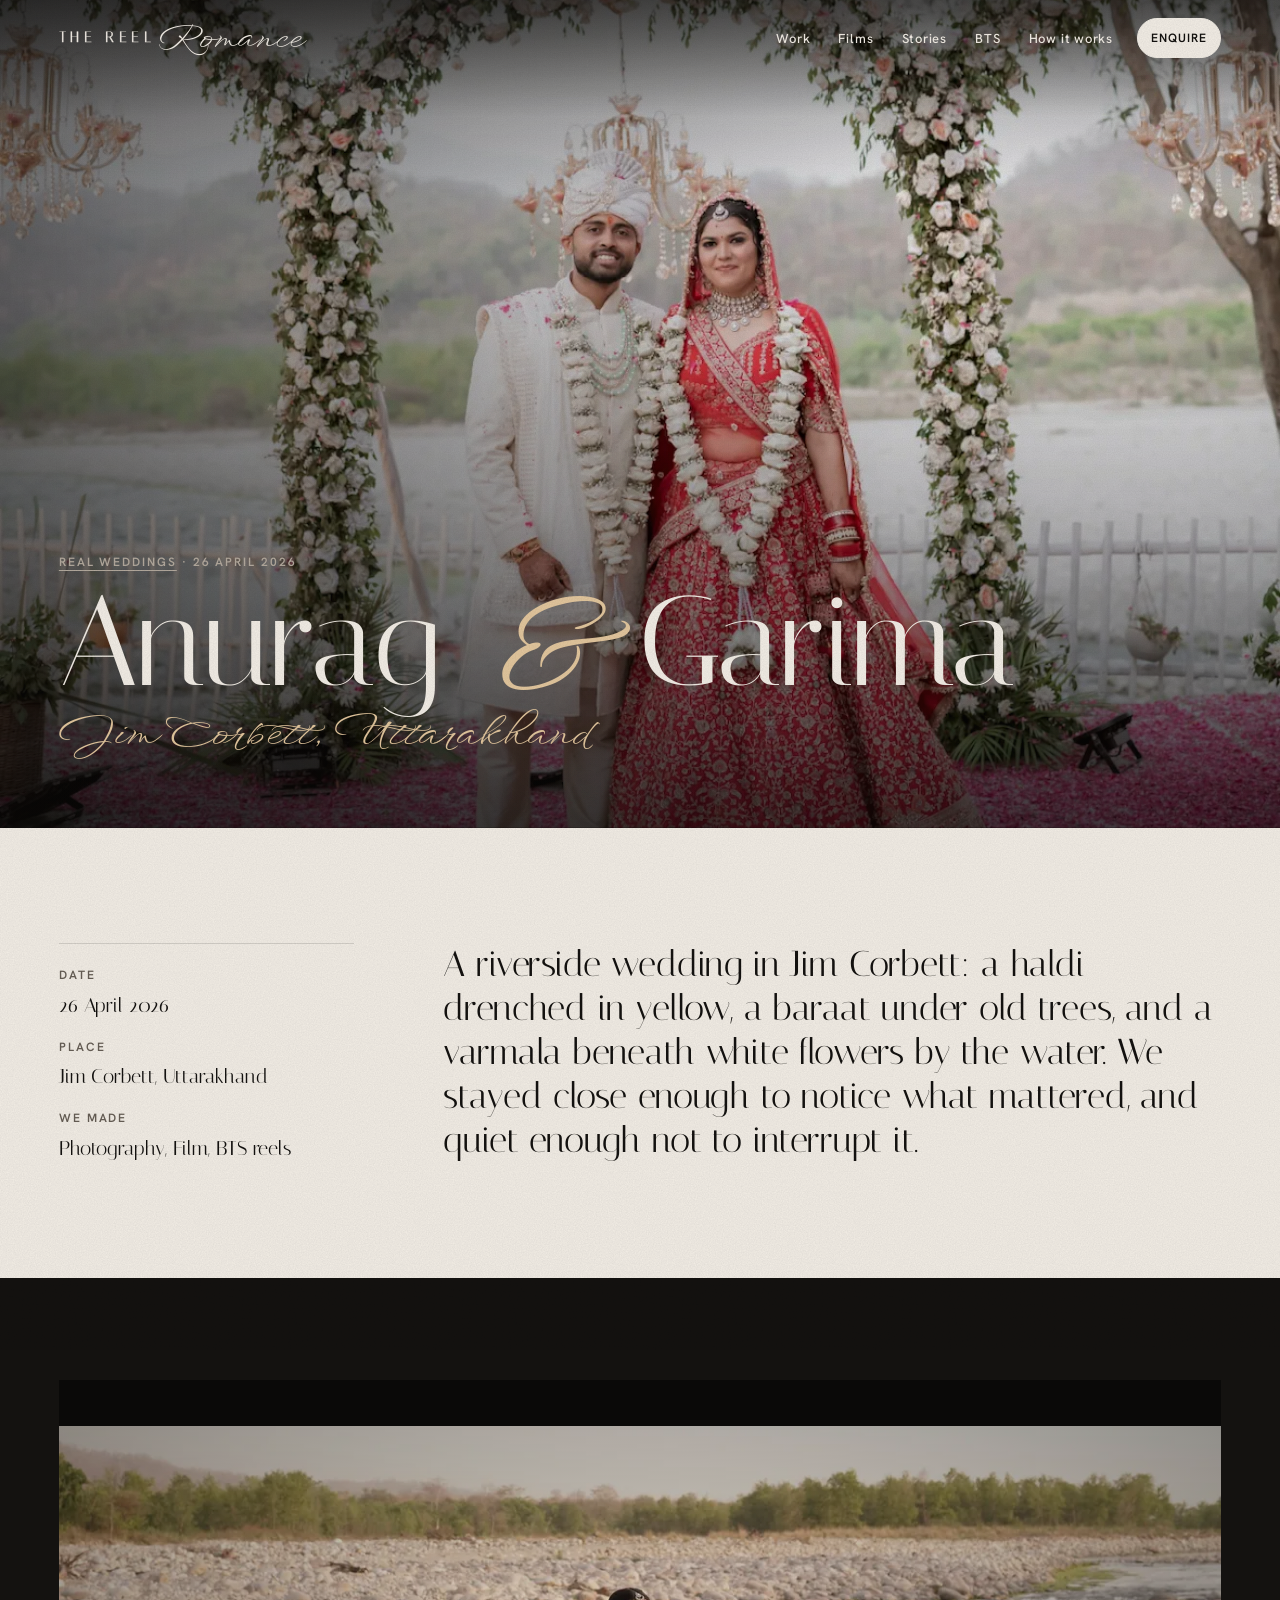
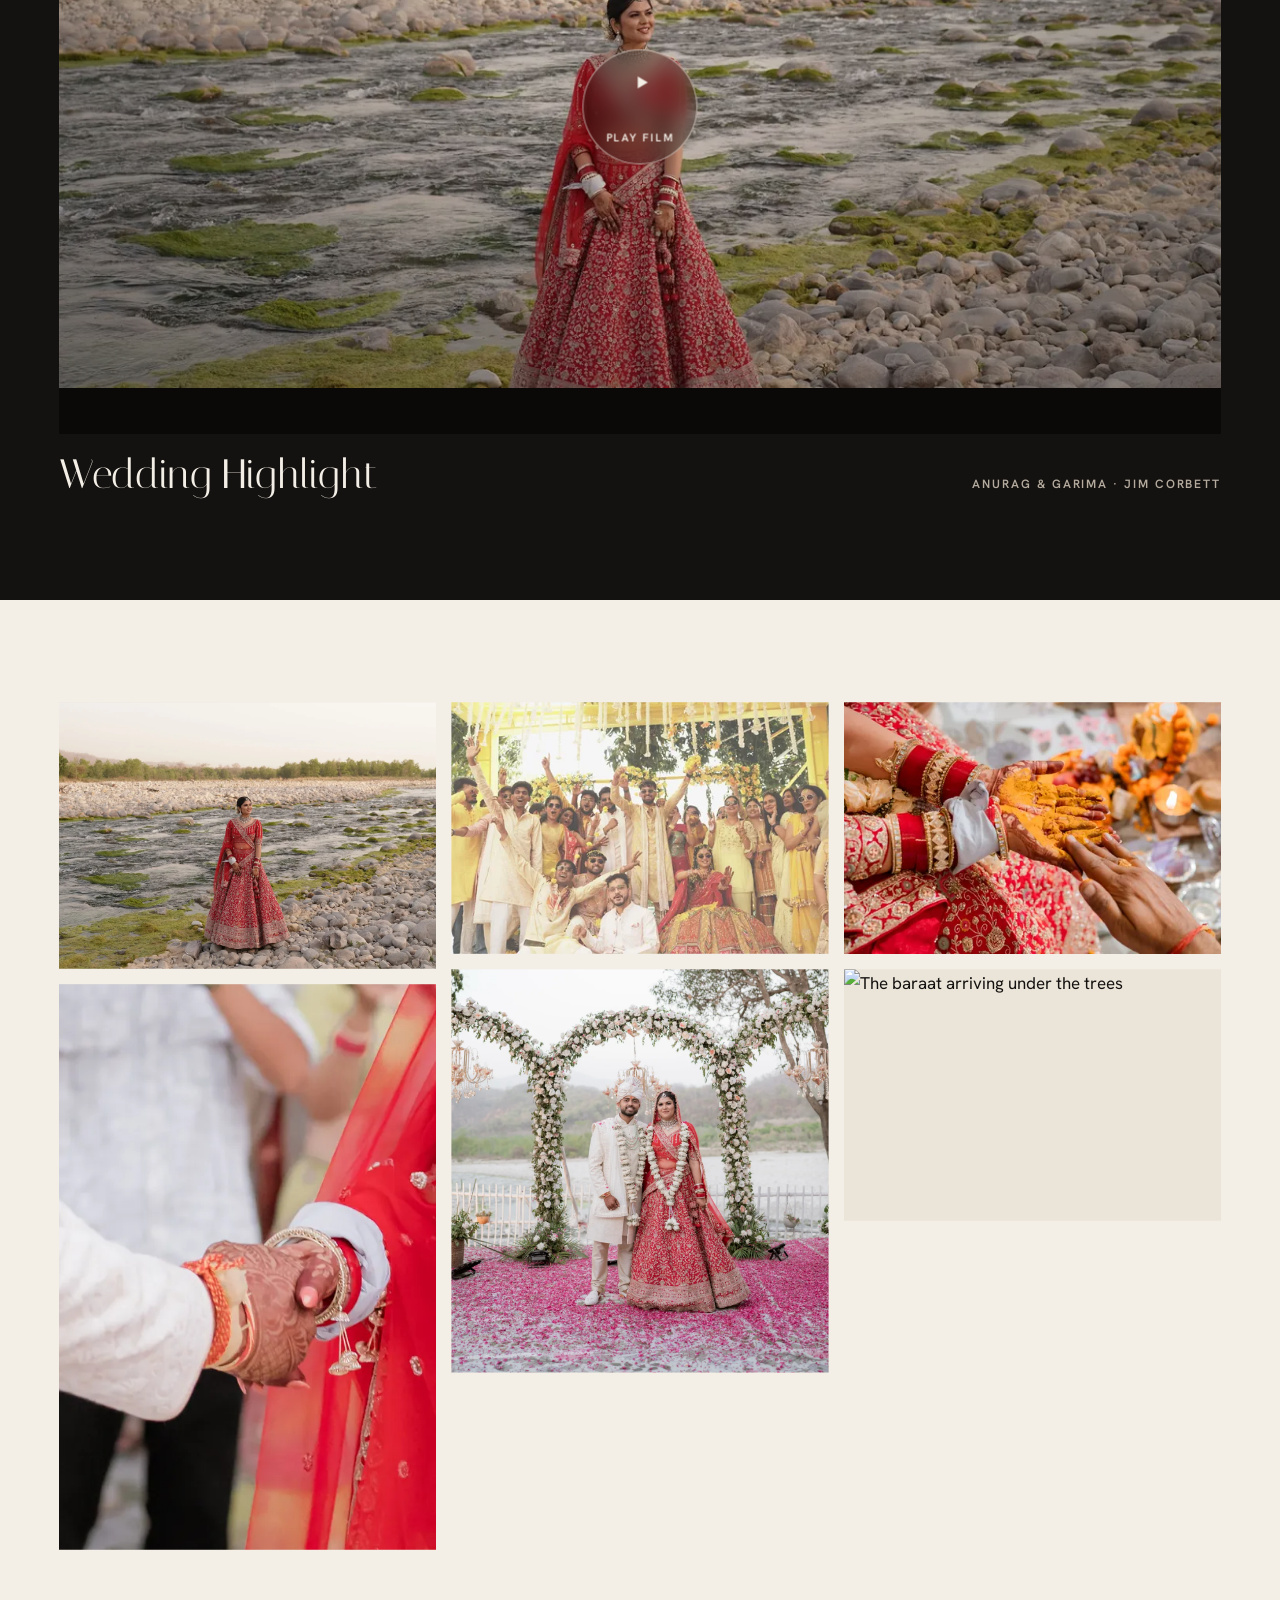
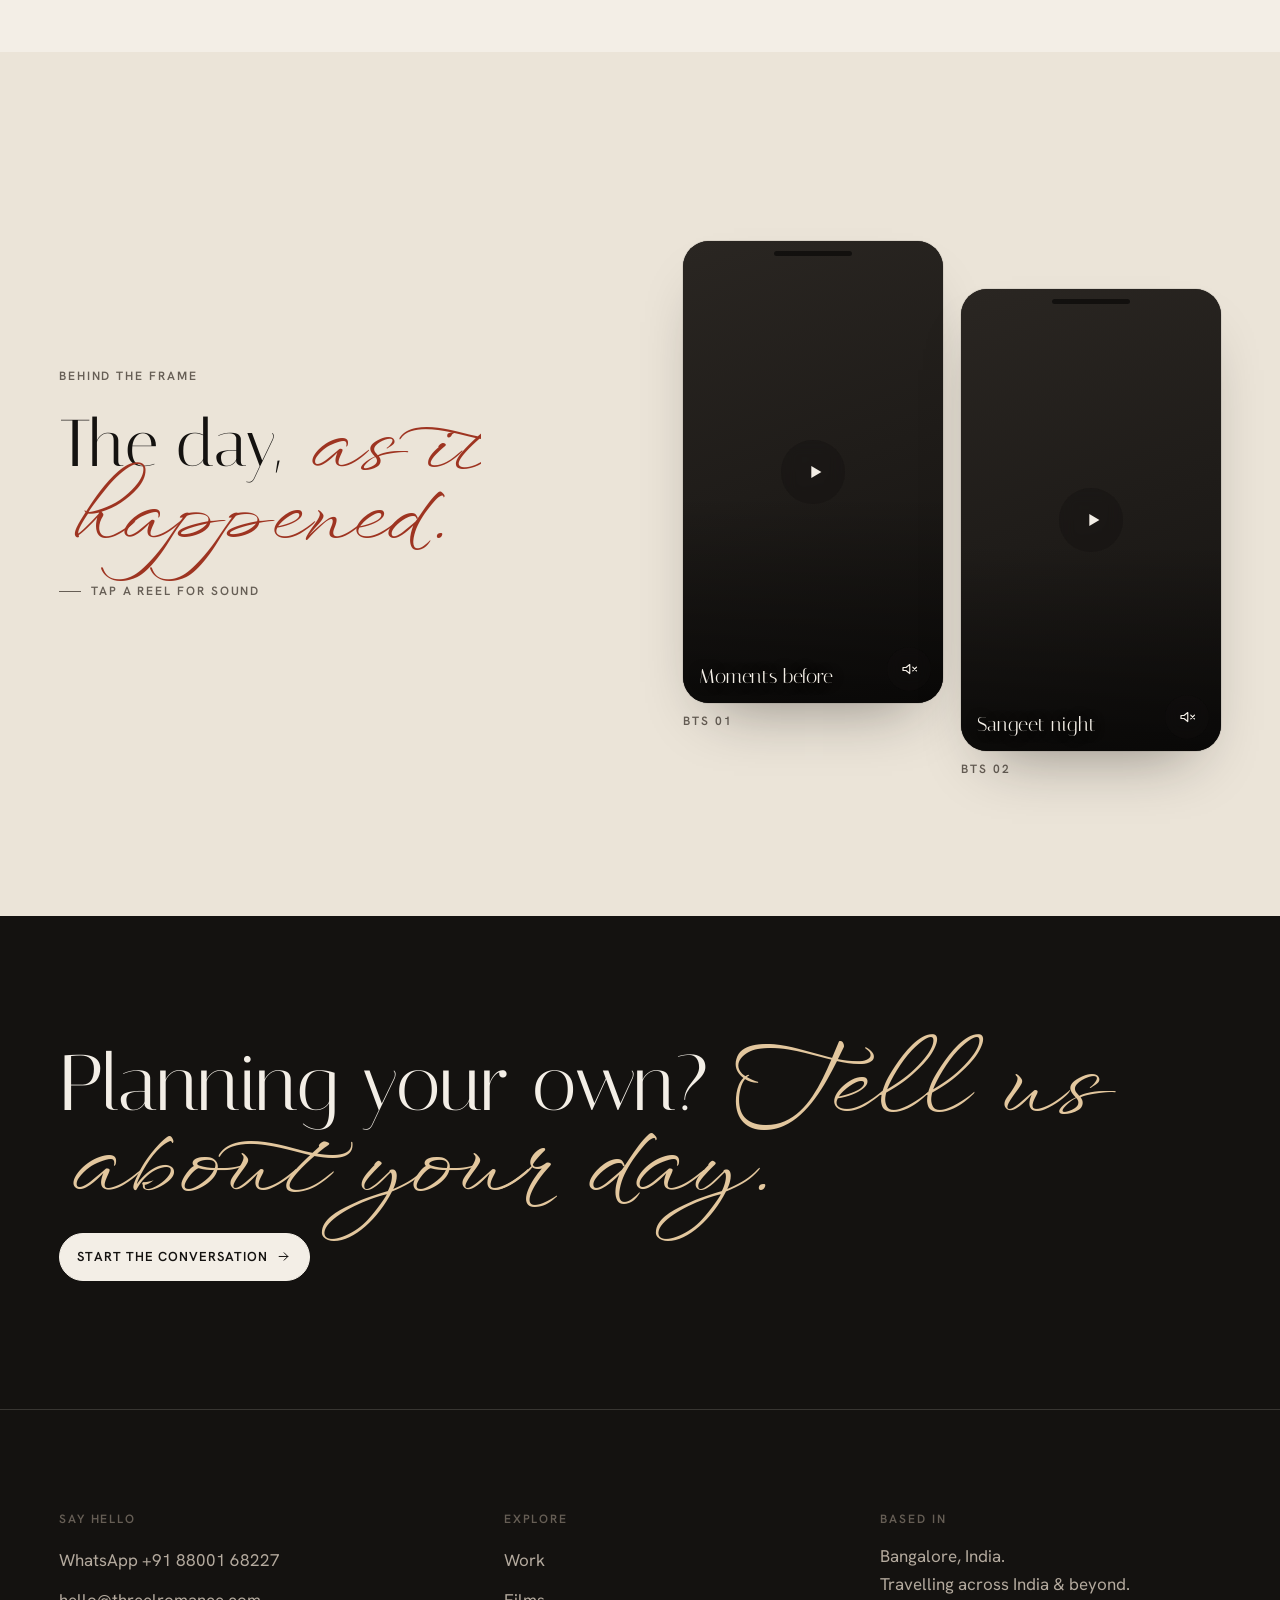
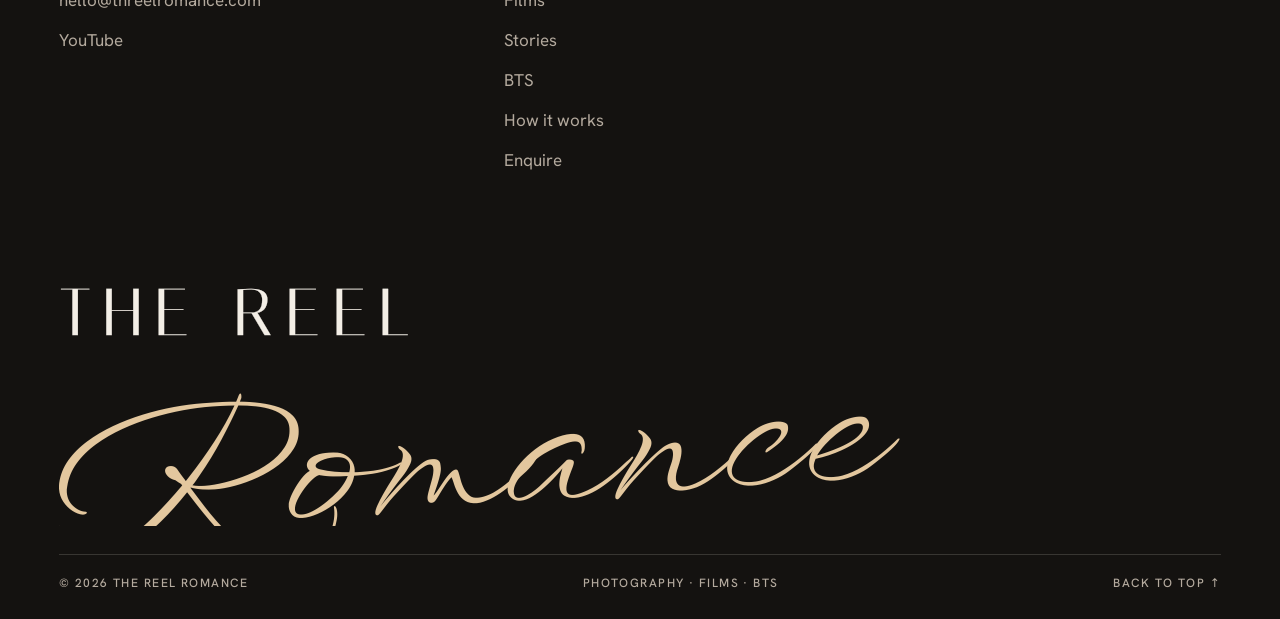
==== commit 4e3a4809: "Creative pass: editorial type, handwritten ink words, film-leader intro and cinematic motion - Itali" ====
--- a/stories/anurag-garima/index.html
+++ b/stories/anurag-garima/index.html
@@ -22,18 +22,21 @@
 <link rel="icon" href="../../assets/icons/favicon-32.png" sizes="32x32" type="image/png">
 <link rel="apple-touch-icon" href="../../assets/icons/apple-touch-icon.png">
 <link rel="manifest" href="../../site.webmanifest">
-<link rel="preload" href="../../assets/fonts/instrument-serif.woff" as="font" type="font/woff" crossorigin>
+<link rel="preload" href="../../assets/fonts/italiana.woff" as="font" type="font/woff" crossorigin>
+<link rel="preload" href="../../assets/fonts/windsong.woff" as="font" type="font/woff" crossorigin>
 <link rel="preload" href="../../assets/fonts/hanken-grotesk.woff" as="font" type="font/woff" crossorigin>
 <link rel="preload" as="image" imagesrcset="../../assets/media/couple-floral-arch-480.webp 480w, ../../assets/media/couple-floral-arch-800.webp 800w, ../../assets/media/couple-floral-arch-1180.webp 1180w" imagesizes="(max-aspect-ratio: 3/2) 150vh, 100vw" fetchpriority="high">
-<link rel="stylesheet" href="../../assets/css/site.css?v=983ccc3af6">
+<link rel="stylesheet" href="../../assets/css/site.css?v=e9186df770">
 <script>document.documentElement.classList.replace('no-js','js')</script>
 <script type="application/ld+json">{"@context":"https://schema.org","@type":"ProfessionalService","name":"The Reel Romance","url":"https://threelromance.com","description":"Candid wedding photography, cinematic wedding films, pre-wedding shoots and behind-the-scenes reels. Based in Bangalore (Bengaluru), travelling across India and beyond.","image":"https://threelromance.com/assets/media/couple-floral-arch.jpg","telephone":"+91 88001 68227","email":"hello@threelromance.com","priceRange":"₹₹₹","address":{"@type":"PostalAddress","addressLocality":"Bangalore","addressRegion":"Karnataka","addressCountry":"IN"},"areaServed":["India","Worldwide"],"sameAs":["https://www.youtube.com/@anuragraj12"]}</script>
 </head>
 <body class="page-story">
 <a class="skip" href="#main">Skip to content</a>
+<div class="grain" aria-hidden="true"></div>
+<div class="cursor" aria-hidden="true"><span class="cursor__label"></span></div>
 <header class="site-header" data-header>
   <div class="site-header__inner">
-    <a class="site-header__logo" href="../../" aria-label="The Reel Romance — home"><span class="wordmark">The Reel <em>Romance</em></span></a>
+    <a class="site-header__logo" href="../../" aria-label="The Reel Romance — home"><span class="wordmark"><span class="wordmark__caps">The Reel</span> <span class="wordmark__script">Romance</span></span></a>
     <nav class="site-nav" aria-label="Main">
       <a href="../../#work">Work</a><a href="../../#films">Films</a><a href="../../#stories">Stories</a><a href="../../#bts">BTS</a><a href="../../#process">How it works</a>
     </nav>
@@ -45,7 +48,7 @@
 </header>
 <dialog class="menu" id="menu" aria-label="Menu">
   <div class="menu__top">
-    <span class="wordmark">The Reel <em>Romance</em></span>
+    <span class="wordmark"><span class="wordmark__caps">The Reel</span> <span class="wordmark__script">Romance</span></span>
     <button class="menu__close" type="button" data-menu-close aria-label="Close menu"><svg class="i" viewBox="0 0 24 24" aria-hidden="true"><path d="M6 6l12 12M18 6 6 18"/></svg></button>
   </div>
   <nav class="menu__nav" aria-label="Menu">
@@ -60,7 +63,7 @@
 <main id="main">
 <article class="story">
   <header class="story-hero" data-hero-simple>
-    <div class="story-hero__media"><img class="fill" src="../../assets/media/couple-floral-arch-1180.webp" srcset="../../assets/media/couple-floral-arch-480.webp 480w, ../../assets/media/couple-floral-arch-800.webp 800w, ../../assets/media/couple-floral-arch-1180.webp 1180w" sizes="(max-aspect-ratio: 3/2) 150vh, 100vw" alt="Anurag and Garima in garlands beneath a white floral arch" width="1180" height="1262" loading="eager" decoding="sync" fetchpriority="high" style="--focus:50% 40%;--focus-m:50% 40%;background-image:url([data-uri])"></div>
+    <div class="story-hero__media" style="view-transition-name:story-anurag-garima"><img class="fill" src="../../assets/media/couple-floral-arch-1180.webp" srcset="../../assets/media/couple-floral-arch-480.webp 480w, ../../assets/media/couple-floral-arch-800.webp 800w, ../../assets/media/couple-floral-arch-1180.webp 1180w" sizes="(max-aspect-ratio: 3/2) 150vh, 100vw" alt="Anurag and Garima in garlands beneath a white floral arch" width="1180" height="1262" loading="eager" decoding="sync" fetchpriority="high" style="--focus:50% 40%;--focus-m:50% 40%;background-image:url([data-uri])"></div>
     <div class="hero__shade" aria-hidden="true"></div>
     <div class="wrap story-hero__content">
       <p class="label label--light"><a href="../../#stories">Real weddings</a> · 26 April 2026</p>
@@ -81,7 +84,7 @@
   </section>
 
   <section class="story-film dark"><div class="wrap"><figure class="film film--big" data-reveal>
-    <button class="film__poster frame" type="button" data-film="iCyohnh7PDs" aria-label="Play film: Wedding Highlight — Anurag &amp; Garima">
+    <button class="film__poster frame" type="button" data-cursor="Play" data-film="iCyohnh7PDs" aria-label="Play film: Wedding Highlight — Anurag &amp; Garima">
       <img class="fill" src="../../assets/media/river-bride-1600.webp" srcset="../../assets/media/river-bride-480.webp 480w, ../../assets/media/river-bride-800.webp 800w, ../../assets/media/river-bride-1200.webp 1200w, ../../assets/media/river-bride-1600.webp 1600w, ../../assets/media/river-bride-2400.webp 2400w" sizes="(max-width: 599px) 190vw, (min-width: 1600px) 1500px, 92vw" alt="Garima standing on the riverbed in her red lehenga" width="5304" height="3749" loading="lazy" decoding="async" style="background-image:url([data-uri])">
       <span class="film__bars" aria-hidden="true"></span>
       <span class="film__play" aria-hidden="true"><svg class="i i--fill" viewBox="0 0 24 24" aria-hidden="true"><path d="M8 5.5v13l11-6.5z"/></svg><span>Play film</span></span>
@@ -109,7 +112,7 @@
       </div>
       <div class="bts__phones">
     <figure class="phone" data-reveal style="--d:0ms">
-      <div class="phone__screen">
+      <div class="phone__screen" data-cursor="Sound">
         <video class="phone__video" muted playsinline loop preload="none" data-src="https://files.catbox.moe/udrcd2.mp4" aria-label="Moments before"></video>
         <span class="phone__label">Moments before</span>
         <button class="phone__sound" type="button" data-sound aria-pressed="false" aria-label="Turn sound on"><svg class="i" viewBox="0 0 24 24" aria-hidden="true"><path d="M4 10v4h4l5 4V6L8 10H4z"/><path d="M17 9.5l5 5M22 9.5l-5 5"/></svg><svg class="i" viewBox="0 0 24 24" aria-hidden="true"><path d="M4 10v4h4l5 4V6L8 10H4z"/><path class="wave" d="M16.5 8.5a5 5 0 0 1 0 7M19 6a8.5 8.5 0 0 1 0 12"/></svg></button>
@@ -117,7 +120,7 @@
       </div>
       <figcaption class="phone__caption"><span>BTS 01</span></figcaption>
     </figure><figure class="phone" data-reveal style="--d:90ms">
-      <div class="phone__screen">
+      <div class="phone__screen" data-cursor="Sound">
         <video class="phone__video" muted playsinline loop preload="none" data-src="https://files.catbox.moe/lht3eg.mp4" aria-label="Sangeet night"></video>
         <span class="phone__label">Sangeet night</span>
         <button class="phone__sound" type="button" data-sound aria-pressed="false" aria-label="Turn sound on"><svg class="i" viewBox="0 0 24 24" aria-hidden="true"><path d="M4 10v4h4l5 4V6L8 10H4z"/><path d="M17 9.5l5 5M22 9.5l-5 5"/></svg><svg class="i" viewBox="0 0 24 24" aria-hidden="true"><path d="M4 10v4h4l5 4V6L8 10H4z"/><path class="wave" d="M16.5 8.5a5 5 0 0 1 0 7M19 6a8.5 8.5 0 0 1 0 12"/></svg></button>
@@ -162,7 +165,7 @@
         <p class="site-footer__text">Bangalore, India.<br>Travelling across India &amp; beyond.</p>
       </div>
     </div>
-    <p class="site-footer__mark" aria-hidden="true"><span class="wordmark wordmark--huge">The Reel <em>Romance</em></span></p>
+    <p class="site-footer__mark" aria-hidden="true"><span class="wordmark wordmark--huge"><span class="wordmark__caps">The Reel</span> <span class="wordmark__script">Romance</span></span></p>
     <div class="site-footer__base">
       <span>© 2026 The Reel Romance</span>
       <span>Photography · Films · BTS</span>
@@ -175,6 +178,6 @@
   <div class="player__stage"><div class="player__frame" data-player-frame></div></div>
 </dialog>
 <a class="btn float-cta" href="../../#enquire" data-float-cta>Enquire <svg class="i" viewBox="0 0 24 24" aria-hidden="true"><path d="M5 12h14M13 6l6 6-6 6"/></svg></a>
-<script src="../../assets/js/site.js?v=75367712a7" defer></script>
+<script src="../../assets/js/site.js?v=7268d5d728" defer></script>
 </body>
 </html>
--- a/assets/css/site.css
+++ b/assets/css/site.css
@@ -11,8 +11,8 @@
    Nothing ever sets both a width and a height on a photo without cover.
    ========================================================================== */
 
-@font-face{font-family:"Instrument Serif";src:url(../fonts/instrument-serif.woff) format("woff");font-weight:400;font-style:normal;font-display:swap}
-@font-face{font-family:"Instrument Serif";src:url(../fonts/instrument-serif-italic.woff) format("woff");font-weight:400;font-style:italic;font-display:swap}
+@font-face{font-family:"Italiana";src:url(../fonts/italiana.woff) format("woff");font-weight:400;font-style:normal;font-display:swap}
+@font-face{font-family:"WindSong";src:url(../fonts/windsong.woff) format("woff");font-weight:400;font-style:normal;font-display:swap}
 @font-face{font-family:"Hanken Grotesk";src:url(../fonts/hanken-grotesk.woff) format("woff");font-weight:100 900;font-style:normal;font-display:swap}
 
 :root{
@@ -27,9 +27,12 @@
   --line:rgba(20,18,16,.14);
   --line-light:rgba(243,238,230,.16);
   --accent:#b23a24;         /* sindoor — used sparingly */
+  --ink-script:#9e3421;     /* handwritten words on ivory */
+  --gold:#e3c79e;           /* handwritten words on ink */
 
   /* type */
-  --serif:"Instrument Serif","Iowan Old Style","Palatino Linotype",Georgia,serif;
+  --serif:"Italiana","Didot","Bodoni 72","Iowan Old Style",Georgia,serif;
+  --script:"WindSong","Snell Roundhand","Segoe Script",cursive;
   --sans:"Hanken Grotesk",ui-sans-serif,system-ui,-apple-system,"Segoe UI",Roboto,sans-serif;
   --fs-body:1.0625rem;
   --fs-lead:clamp(1.35rem,1.1rem + 1.1vw,2.05rem);
@@ -608,3 +611,188 @@
   .hero,.story-hero{height:auto;min-height:0}
   .js [data-reveal]{opacity:1;transform:none}
 }
+
+/* ==========================================================================
+   CREATIVE LAYER — type, ink, film leader, grain, cursor, marquee, motion
+   Everything here degrades to the calm layout above when motion is reduced.
+   ========================================================================== */
+
+/* ---------- type: Italiana for headlines, WindSong for the handwritten word */
+.h2,.hero__display,.story-hero__title,.story-card__title,.next-story__title,.cta-band__text,
+.film__title,.service__name,.step__title,.menu__nav a,.lead,.story-meta dd,.word blockquote p,.faq__item summary{
+  font-family:var(--serif);font-weight:400;letter-spacing:-.005em}
+.h2{line-height:1.02;letter-spacing:-.01em}
+.lead{font-size:clamp(1.45rem,1.05rem + 1.5vw,2.45rem);line-height:1.22}
+
+/* Any *emphasised* word in the content becomes handwriting. */
+.h2 em,.story-hero__title em,.story-card__title em,.next-story__title em,.cta-band__text em,.lost .h2 em,.menu__nav em{
+  font-family:var(--script);font-style:normal;font-weight:400;
+  font-size:1.3em;line-height:0;letter-spacing:0;
+  color:var(--ink-script);display:inline;padding:0 .06em 0 .02em;
+  -webkit-box-decoration-break:clone;box-decoration-break:clone}
+.dark .h2 em,.reel .h2 em,.dark .cta-band__text em,.story-hero__title em,.cta-band__text em,.lost .h2 em,.menu__nav em{color:var(--gold)}
+.story-card__title em,.next-story__title em{font-size:1.1em;margin-inline:.05em}
+
+/* ink: handwritten words are "written" left-to-right when they appear */
+.js [data-ink],.js .h2 em{-webkit-mask-image:linear-gradient(100deg,#000 42%,transparent 58%);mask-image:linear-gradient(100deg,#000 42%,transparent 58%);-webkit-mask-size:260% 100%;mask-size:260% 100%;-webkit-mask-position:100% 0;mask-position:100% 0;-webkit-mask-repeat:no-repeat;mask-repeat:no-repeat;transition:-webkit-mask-position 1.6s cubic-bezier(.45,.05,.25,1) var(--ink-d,.35s),mask-position 1.6s cubic-bezier(.45,.05,.25,1) var(--ink-d,.35s)}
+.js [data-ink].is-inked,.js .is-in em,.js .is-split em{-webkit-mask-position:0 0;mask-position:0 0}
+
+/* wordmark lockup: THE REEL (spaced caps) + Romance (script) */
+.wordmark{display:inline-flex;align-items:baseline;gap:.28em;font:400 1rem/1 var(--serif);white-space:nowrap}
+.wordmark__caps{letter-spacing:.3em;text-transform:uppercase;font-size:.86em;-webkit-text-stroke:.25px currentColor}
+.wordmark__script{font:400 1.95em/0 var(--script);letter-spacing:0;transform:translateY(.12em)}
+@media (min-width:1024px){.wordmark{font-size:1.1rem}}
+.wordmark--huge{display:flex;flex-wrap:wrap;align-items:baseline;gap:0 .2em;font-size:clamp(2.2rem,7.2vw,8.4rem);line-height:1;letter-spacing:0;white-space:normal}
+.wordmark--huge .wordmark__caps{letter-spacing:.18em;font-size:.72em}
+.wordmark--huge .wordmark__script{font-size:2.1em;line-height:.9;color:var(--gold);transform:translateY(.18em) rotate(-4deg)}
+.site-footer__mark{padding-bottom:.3em}
+
+/* ---------- hero lockup */
+.hero__title{display:grid;justify-items:start;max-width:none;font-size:var(--fs-hero);line-height:.84;letter-spacing:0}
+.hero__display{font-size:1em;line-height:.9;letter-spacing:-.01em;text-shadow:0 2px 40px rgba(0,0,0,.25)}
+.hero__script{font:400 1.18em/.7 var(--script);color:#f1ddbb;margin:-.14em 0 0 .42em;transform:rotate(-5deg);transform-origin:left;padding:.08em .15em .12em;text-shadow:0 0 18px rgba(0,0,0,.55),0 2px 6px rgba(0,0,0,.35)}
+.hero__caps{font:600 clamp(.72rem,.6rem + .35vw,.95rem)/1 var(--sans);letter-spacing:.55em;text-transform:uppercase;margin:.2em 0 0 .2em;display:flex;align-items:center;gap:1.1em;opacity:.95}
+.hero__caps::before{content:"";width:clamp(34px,5vw,80px);height:1px;background:currentColor;opacity:.7}
+.hero__content{grid-template-columns:minmax(0,1fr)}
+.hero__title{min-width:0}
+@media (max-width:599px){
+  .hero__title{font-size:clamp(3.4rem,18vw,5.6rem)}
+  .hero__script{margin-left:.12em;font-size:.86em}
+}
+@media (min-width:600px) and (max-width:1023px){.hero__script{font-size:1.02em}}
+
+/* split words (JS wraps each word: .w > .wi) */
+.w{display:inline-block;overflow:hidden;vertical-align:top;padding-bottom:.08em;margin-bottom:-.08em}
+.wi{display:inline-block;transform:translateY(105%);transition:transform 1.15s var(--ease-out);transition-delay:calc(var(--wi,0) * 55ms + var(--d,0ms))}
+.is-split .wi{transform:none}
+.js .h2[data-reveal]{opacity:1;transform:none}   /* headings animate by word instead */
+.hero__display .wi{transition-duration:1.4s;transition-delay:calc(var(--wi,0) * 90ms + var(--hero-d,.2s))}
+.js .hero__caps{opacity:0;transition:opacity 1.2s var(--ease) calc(var(--hero-d,.2s) + 1.1s)}
+.js .hero.is-live .hero__caps{opacity:.95}
+.js .hero__script{--ink-d:calc(var(--hero-d,.2s) + .55s)}
+.js .hero__eyebrow,.js .hero__foot{animation:none;opacity:0;transition:opacity 1.1s var(--ease) calc(var(--hero-d,.2s) + 1.2s)}
+.js .hero.is-live .hero__eyebrow,.js .hero.is-live .hero__foot{opacity:1}
+
+/* hero leaves like a frame being pulled out of the projector */
+.hero{--hp:0;clip-path:inset(0 calc(var(--hp) * 2.5vw) 0 calc(var(--hp) * 2.5vw) round calc(var(--hp) * 28px))}
+.hero__media{transform:scale(calc(1 + var(--hp) * .08)) translateY(calc(var(--hp) * 6%));transform-origin:50% 30%}
+.hero__content{transform:translateY(calc(var(--hp) * -90px));opacity:calc(1 - var(--hp) * 1.5)}
+
+/* ---------- film leader (first visit) */
+.leader{position:absolute;inset:0;z-index:8;display:none;place-items:center;background:#0c0b0a;color:rgba(243,238,230,.9)}
+.js .intro .leader{display:grid;animation:leader-out .9s cubic-bezier(.7,0,.2,1) 2.35s forwards}
+@keyframes leader-out{to{clip-path:inset(0 0 100% 0)}}
+.leader__frame{position:relative;width:min(58vmin,420px);aspect-ratio:1;display:grid;place-items:center}
+.leader__cross::before,.leader__cross::after{content:"";position:absolute;background:rgba(243,238,230,.35)}
+.leader__cross::before{left:50%;top:-12%;bottom:-12%;width:1px}
+.leader__cross::after{top:50%;left:-24%;right:-24%;height:1px}
+.leader__ring{position:absolute;inset:0;border:1.5px solid rgba(243,238,230,.8);border-radius:50%}
+.leader__ring--in{inset:12%;border-width:1px;opacity:.55}
+@property --sweep{syntax:"<angle>";inherits:false;initial-value:0deg}
+.leader__sweep{position:absolute;inset:0;border-radius:50%;background:conic-gradient(from 0deg,rgba(243,238,230,.22) var(--sweep),transparent var(--sweep));animation:sweep .7s linear 3 .15s}
+@keyframes sweep{to{--sweep:360deg}}
+.leader__num{position:relative;font:400 clamp(6rem,24vmin,13rem)/1 var(--serif)}
+.leader__num b{font-weight:400;position:absolute;inset:0;display:grid;place-items:center;opacity:0}
+.leader__num b:nth-child(1){animation:num .7s steps(1) .15s}
+.leader__num b:nth-child(2){animation:num .7s steps(1) .85s}
+.leader__num b:nth-child(3){animation:num .7s steps(1) 1.55s}
+@keyframes num{0%,100%{opacity:1}}
+.leader__num::before{content:"3";visibility:hidden}
+.leader__title{position:absolute;bottom:clamp(40px,9vh,90px);left:0;right:0;display:grid;place-items:center;opacity:0;animation:fade-in .6s var(--ease) 1.9s forwards}
+.leader__title .wordmark{font-size:clamp(1.1rem,2.4vw,1.6rem);color:var(--ivory)}
+.leader__title .wordmark__script{color:var(--gold)}
+.leader__meta{position:absolute;top:calc(var(--header-h) + 8px);left:var(--gutter);right:var(--gutter);display:flex;justify-content:space-between;font:600 .7rem/1 var(--sans);letter-spacing:.2em;text-transform:uppercase;color:rgba(243,238,230,.5)}
+.leader::after{content:"";position:absolute;inset:0;pointer-events:none;background:radial-gradient(ellipse at center,transparent 50%,rgba(0,0,0,.6));animation:flicker .12s steps(2) infinite}
+@keyframes flicker{50%{opacity:.85}}
+.js .intro .hero__media{animation:develop 2.2s var(--ease-out) 2.5s both}
+@keyframes develop{from{filter:brightness(.4) saturate(.2) blur(6px)}}
+.js .intro .letterbox i{animation-delay:2.55s}
+
+/* ---------- film grain over everything */
+.grain{position:fixed;inset:-50%;z-index:70;pointer-events:none;opacity:.07;
+  background-image:url("data:image/svg+xml,%3Csvg xmlns='http://www.w3.org/2000/svg' width='220' height='220'%3E%3Cfilter id='n'%3E%3CfeTurbulence type='fractalNoise' baseFrequency='.85' numOctaves='3' stitchTiles='stitch'/%3E%3CfeColorMatrix values='0 0 0 0 0 0 0 0 0 0 0 0 0 0 0 0 0 0 1.1 0'/%3E%3C/filter%3E%3Crect width='100%25' height='100%25' filter='url(%23n)'/%3E%3C/svg%3E");
+  animation:grain .9s steps(5) infinite}
+@keyframes grain{0%{transform:translate(0,0)}20%{transform:translate(-4%,3%)}40%{transform:translate(3%,-5%)}60%{transform:translate(-6%,-2%)}80%{transform:translate(5%,4%)}100%{transform:translate(0,0)}}
+
+/* ---------- custom cursor (mouse only) */
+.cursor{position:fixed;left:0;top:0;z-index:80;pointer-events:none;width:10px;height:10px;margin:-5px 0 0 -5px;border-radius:50%;background:var(--ivory);mix-blend-mode:difference;opacity:0;transition:width .45s var(--ease-out),height .45s var(--ease-out),margin .45s var(--ease-out),opacity .3s,background .3s;display:grid;place-items:center}
+.cursor.is-on{opacity:1}
+.cursor.is-link{width:44px;height:44px;margin:-22px 0 0 -22px}
+.cursor.is-label{width:96px;height:96px;margin:-48px 0 0 -48px;mix-blend-mode:normal;background:rgba(243,238,230,.94)}
+.cursor__label{font:600 .68rem/1 var(--sans);letter-spacing:.16em;text-transform:uppercase;color:var(--ink);opacity:0;transition:opacity .25s}
+.cursor.is-label .cursor__label{opacity:1}
+.cursor.is-down{transform:scale(.85)}
+@media (hover:none),(pointer:coarse){.cursor{display:none}}
+
+/* ---------- image reveals + parallax */
+/* (the clip lives on the photo, not the frame: IntersectionObserver ignores clipped boxes) */
+.js [data-reveal-img]:not(.is-in){background:transparent}
+.js [data-reveal-img] img.fill{clip-path:inset(100% 0 0 0);scale:1.28;transition:clip-path 1.5s cubic-bezier(.77,0,.18,1) var(--d,0ms),scale 2.2s var(--ease-out) var(--d,0ms)}
+.js [data-reveal-img].is-in img.fill{clip-path:inset(0 0 0 0);scale:1}
+[data-parallax] img.fill{inset:-9% 0;height:118%;translate:0 var(--py,0px)}
+.gallery__item{overflow:hidden}
+.js .gallery__item[data-reveal]{opacity:1;transform:none}
+.js .gallery__item img.natural{clip-path:inset(0 0 100% 0);scale:1.15;transition:clip-path 1.3s cubic-bezier(.77,0,.18,1),scale 2s var(--ease-out)}
+.js .gallery__item.is-in img.natural{clip-path:inset(0);scale:1}
+
+/* ---------- marquee */
+.marquee{overflow:hidden;padding-block:clamp(28px,4vw,56px);border-block:1px solid var(--line);background:var(--ivory);white-space:nowrap}
+.marquee__track{display:inline-flex;align-items:center;will-change:transform;transform:translate3d(var(--mx,0px),0,0)}
+.marquee__word{font:400 clamp(3.2rem,2rem + 6vw,9rem)/1.05 var(--serif);padding-inline:.25em;letter-spacing:-.01em}
+.marquee__word--script{font:400 clamp(4rem,2.6rem + 7.4vw,11.5rem)/1 var(--script);color:var(--ink-script);transform:rotate(-4deg);padding-inline:.18em}
+.marquee__star{font-size:clamp(1.2rem,2vw,2rem);color:var(--accent);padding-inline:.5em}
+
+/* ---------- reel: frames lean with scroll speed */
+.reel__frame figure{transform:skewX(var(--skew,0deg));transition:transform .5s var(--ease-out)}
+.reel__frame img.natural{filter:saturate(.9) contrast(1.02);transition:filter .6s var(--ease)}
+.reel__frame:hover img.natural{filter:none}
+
+/* ---------- films: the poster grows to full width as it reaches centre */
+.film--big .film__poster{--fp:1;transform:scale(calc(.84 + var(--fp) * .16));border-radius:calc((1 - var(--fp)) * 24px);transform-origin:50% 60%}
+
+/* ---------- magnetic buttons */
+.btn{translate:var(--mx-b,0) var(--my-b,0);transition:background .35s var(--ease),color .35s var(--ease),border-color .35s var(--ease),translate .5s var(--ease-out)}
+.btn.is-magnet{transition:background .35s var(--ease),color .35s var(--ease),border-color .35s var(--ease),translate .12s linear}
+
+/* ---------- details */
+.prologue__aside{font:400 clamp(2.2rem,1.6rem + 1.8vw,3.2rem)/1 var(--script);color:var(--ink-script);border:0;padding:0;max-width:14em;transform:rotate(-2deg)}
+.step__num{font:400 2.4rem/1 var(--script);color:var(--gold)}
+.story-hero__place{font:400 clamp(1.8rem,1.3rem + 1.6vw,3rem)/1 var(--script);color:var(--gold)}
+.service__name{transition:transform .6s var(--ease-out),color .4s}
+.service:hover .service__name{color:var(--ink-script)}
+.menu__nav a{font-size:clamp(2.6rem,11vw,5.2rem)}
+.hero__eyebrow{font-weight:600}
+.film__title{font-size:clamp(1.8rem,1.3rem + 1.6vw,3rem)}
+
+/* ---------- page transitions between home and stories (supported browsers) */
+@view-transition{navigation:auto}
+::view-transition-old(root){animation:vt-out .45s var(--ease) both}
+::view-transition-new(root){animation:vt-in .7s var(--ease-out) both}
+@keyframes vt-out{to{opacity:0;transform:translateY(-24px)}}
+@keyframes vt-in{from{opacity:0;transform:translateY(32px)}}
+::view-transition-group(*){animation-duration:.8s;animation-timing-function:cubic-bezier(.7,0,.2,1)}
+
+@media (prefers-reduced-motion:reduce){
+  .grain{animation:none}
+  .js .intro .leader{display:none}
+  .js [data-ink],.js .h2 em{-webkit-mask:none;mask:none}
+  .wi{transform:none!important}
+  .js [data-reveal-img] img.fill,.js .gallery__item img.natural{clip-path:none}
+  .js [data-reveal-img] img.fill,.js .gallery__item img.natural{scale:1}
+  .hero{clip-path:none}
+  .hero__media,.hero__content{transform:none;opacity:1}
+  .js .hero__caps,.js .hero__eyebrow,.js .hero__foot{opacity:1}
+  .film--big .film__poster{transform:none;border-radius:0}
+  .reel__frame figure{transform:none}
+  @view-transition{navigation:none}
+}
+@media print{.grain,.cursor,.leader,.marquee{display:none!important}}
+html.is-intro .site-header{opacity:0;pointer-events:none}
+.site-header{transition:transform .5s var(--ease),background-color .4s var(--ease),color .4s var(--ease),box-shadow .4s var(--ease),opacity .8s var(--ease)}
+
+/* headings with a handwritten word get a little more air between lines */
+.h2{line-height:1.08}
+.bts__text .h2{font-size:clamp(2.5rem,1.4rem + 3.4vw,4.6rem)}
+@media (min-width:1024px){.bts__grid{grid-template-columns:minmax(0,.95fr) minmax(0,1.05fr)}}
+.h2{padding-bottom:.14em}
+.h2--xl{padding-bottom:.3em}
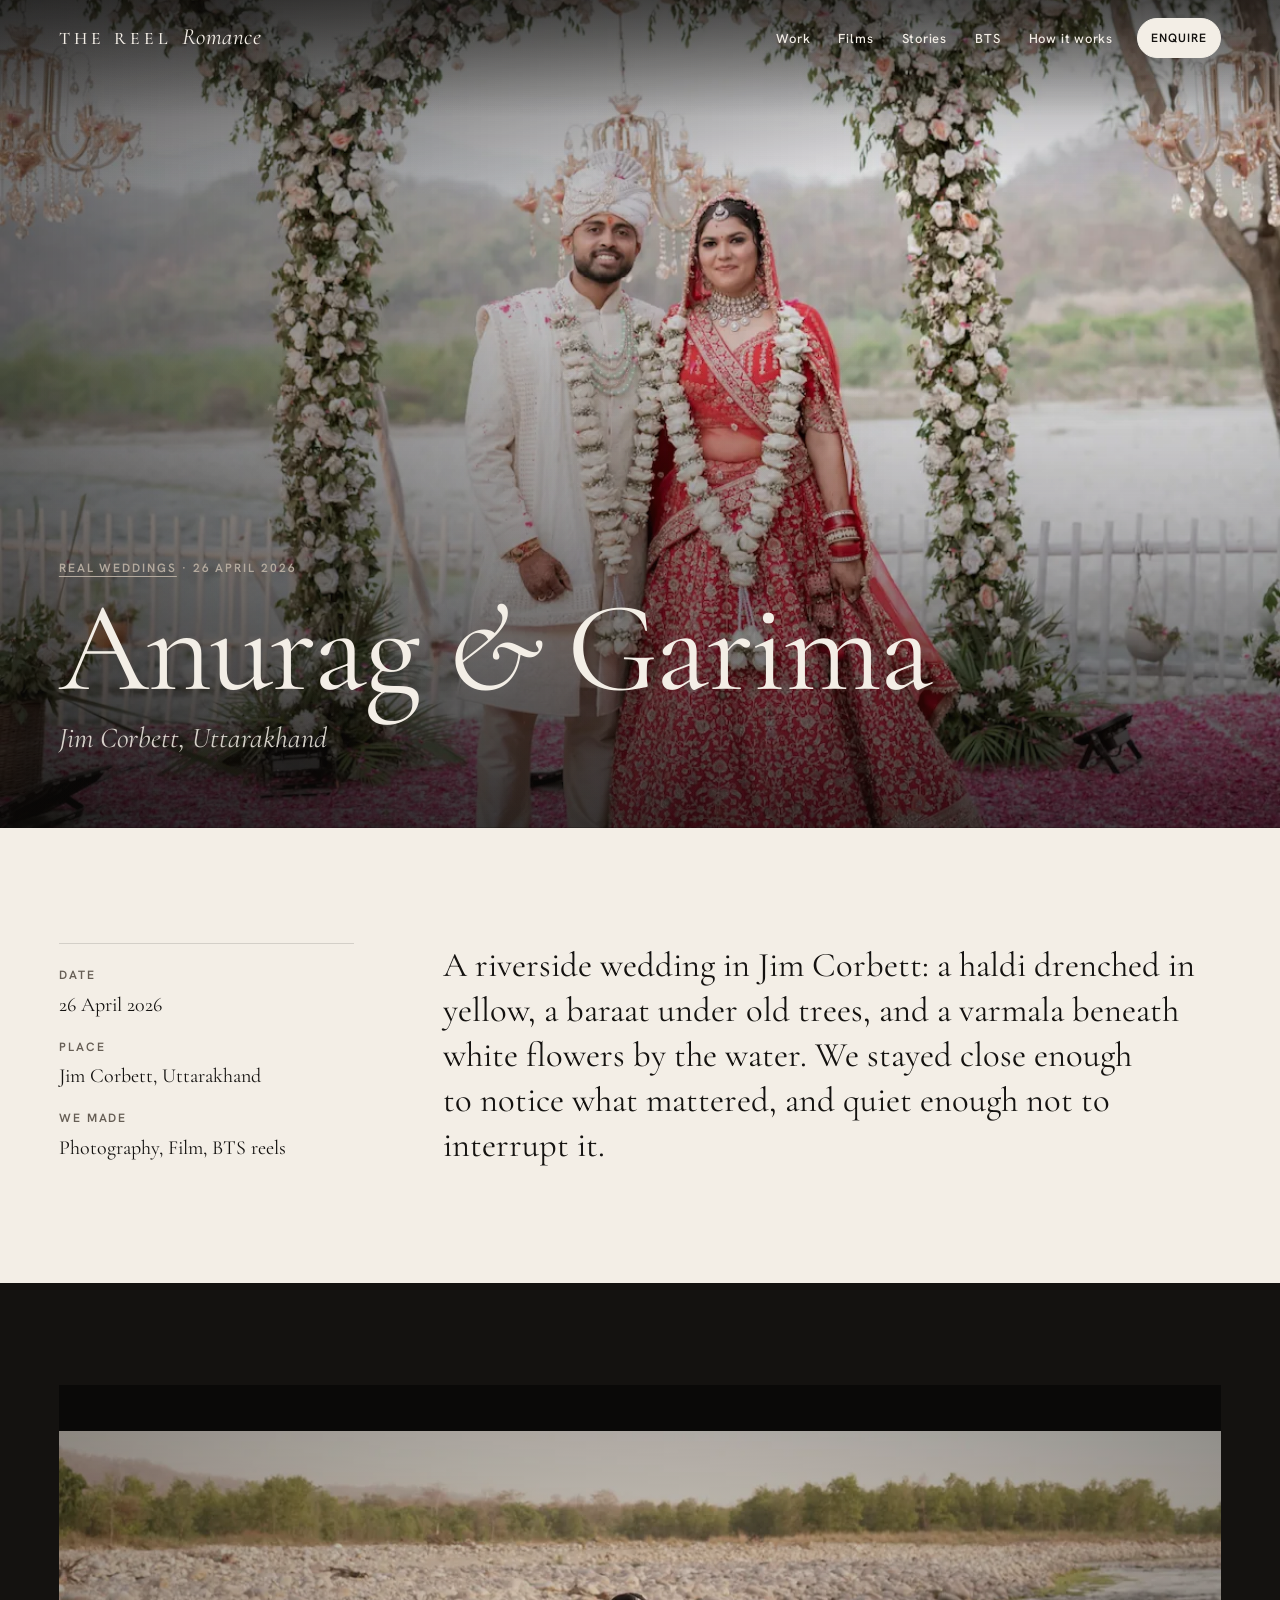
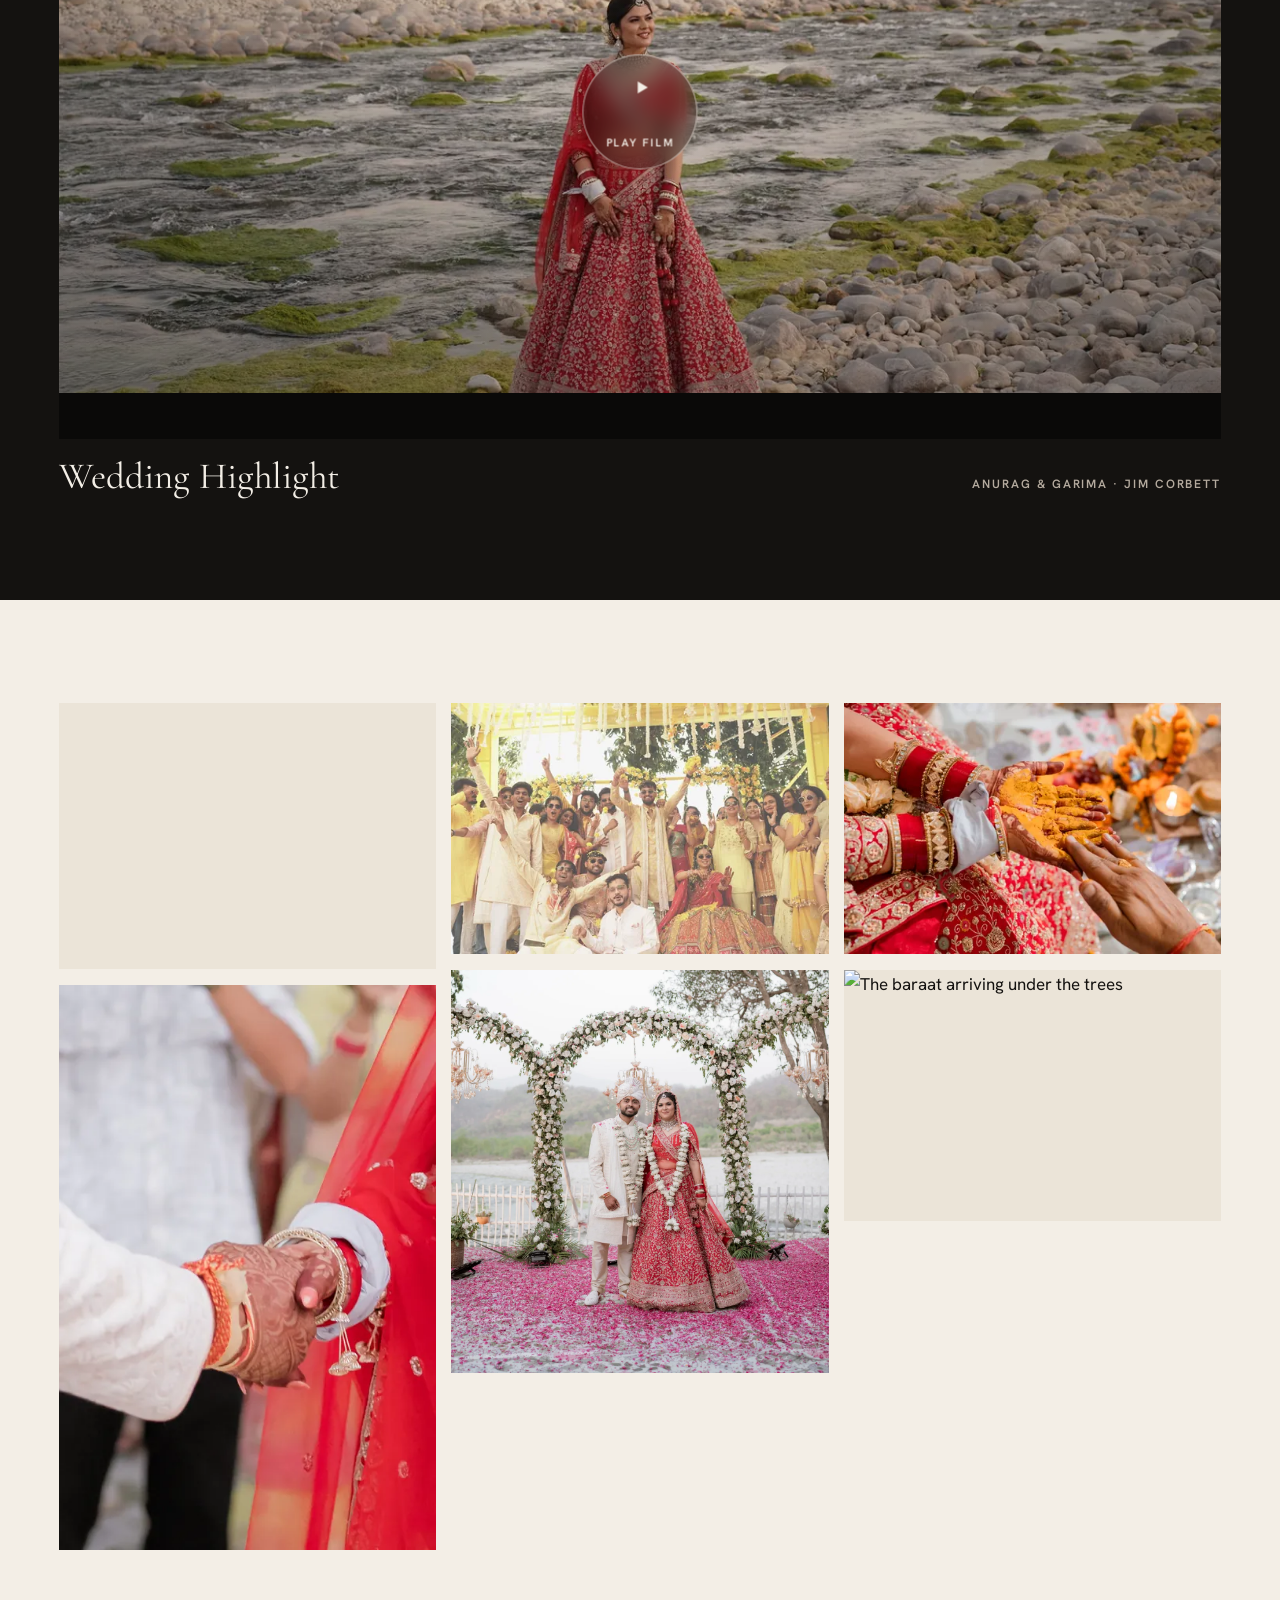
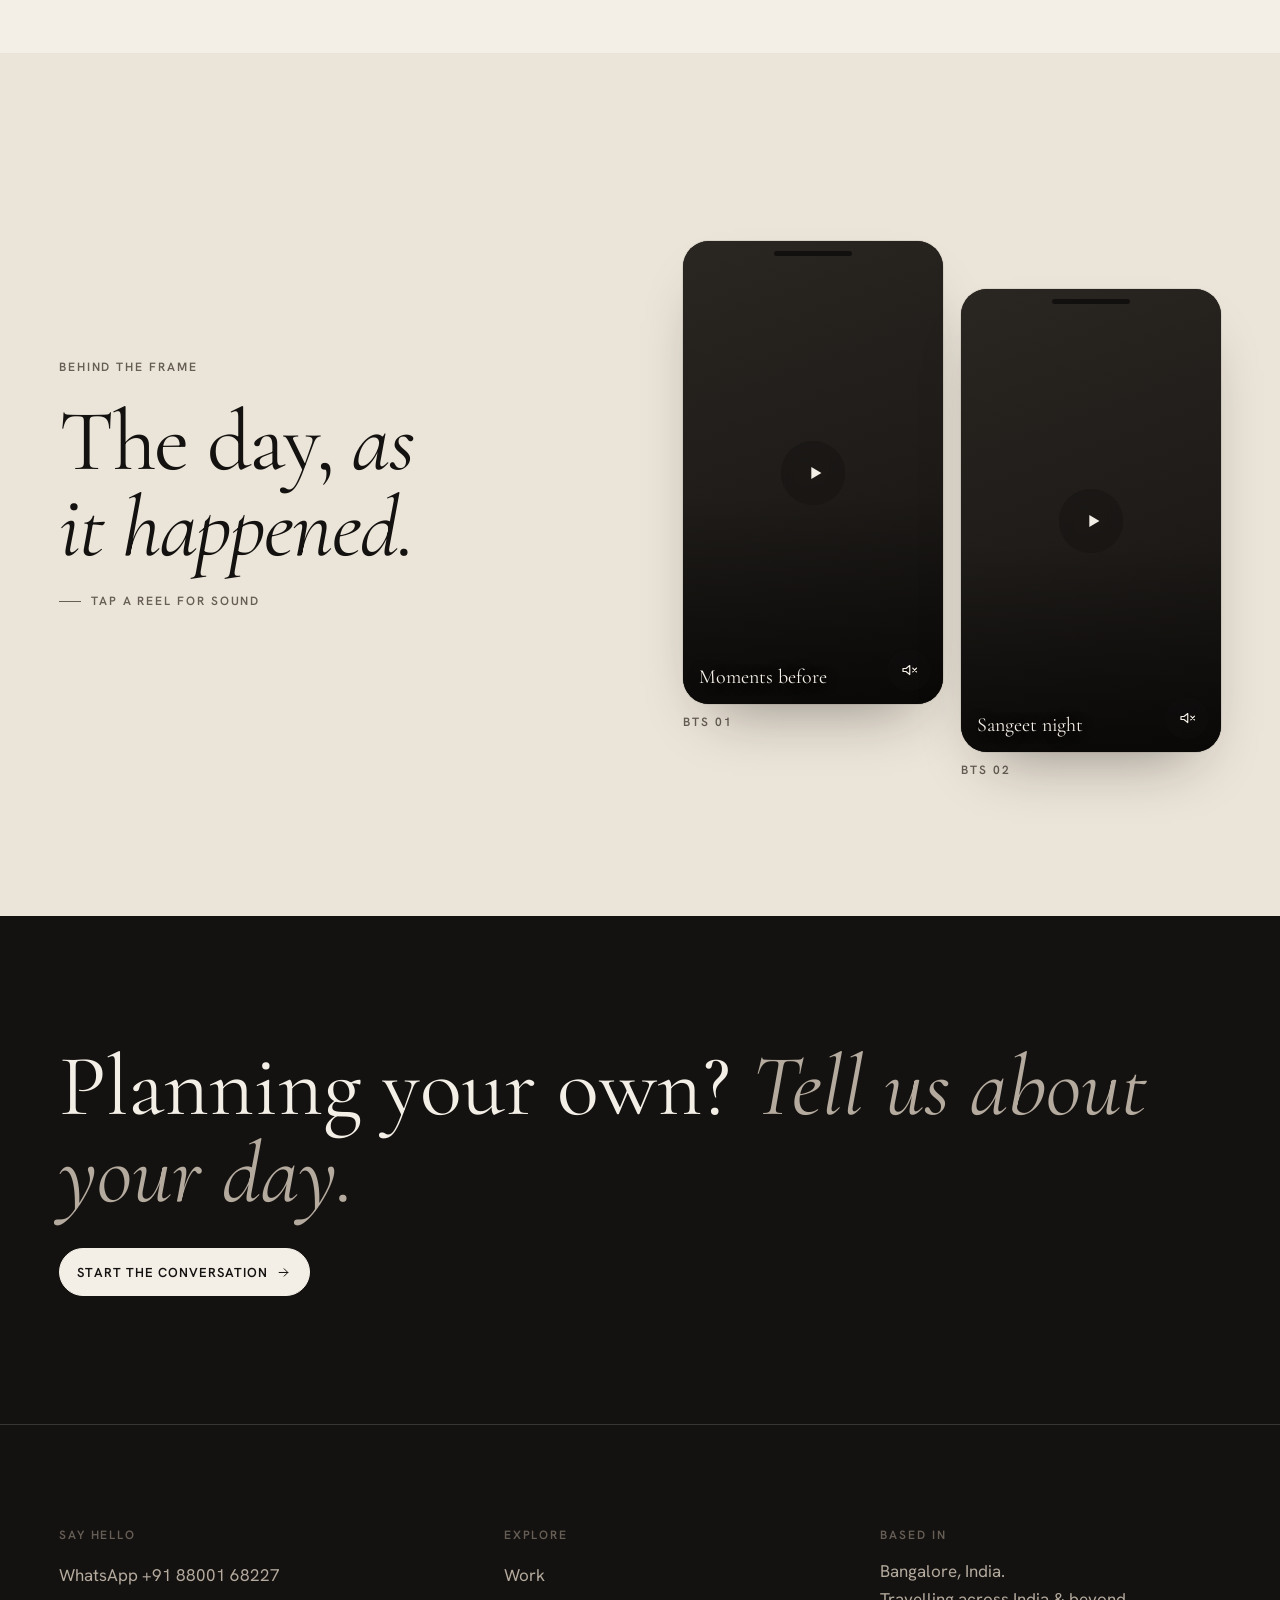
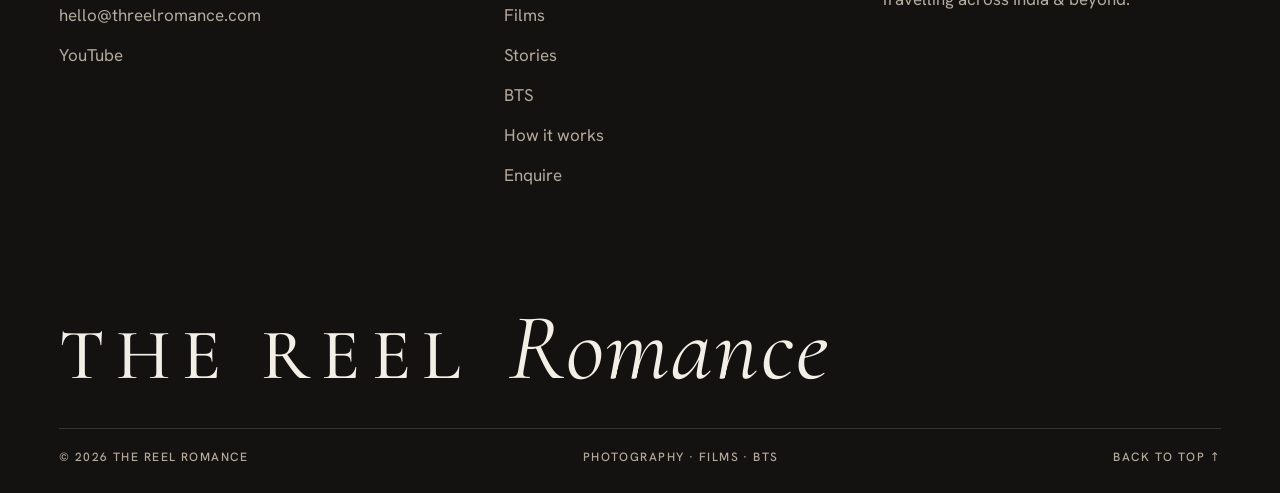
==== commit 14f9847e: "Classic pass: Cormorant Garamond, editorial Idea spread, calmer motion, reliable film strip - Cormor" ====
--- a/stories/anurag-garima/index.html
+++ b/stories/anurag-garima/index.html
@@ -22,21 +22,18 @@
 <link rel="icon" href="../../assets/icons/favicon-32.png" sizes="32x32" type="image/png">
 <link rel="apple-touch-icon" href="../../assets/icons/apple-touch-icon.png">
 <link rel="manifest" href="../../site.webmanifest">
-<link rel="preload" href="../../assets/fonts/italiana.woff" as="font" type="font/woff" crossorigin>
-<link rel="preload" href="../../assets/fonts/windsong.woff" as="font" type="font/woff" crossorigin>
+<link rel="preload" href="../../assets/fonts/cormorant-garamond.woff" as="font" type="font/woff" crossorigin>
 <link rel="preload" href="../../assets/fonts/hanken-grotesk.woff" as="font" type="font/woff" crossorigin>
 <link rel="preload" as="image" imagesrcset="../../assets/media/couple-floral-arch-480.webp 480w, ../../assets/media/couple-floral-arch-800.webp 800w, ../../assets/media/couple-floral-arch-1180.webp 1180w" imagesizes="(max-aspect-ratio: 3/2) 150vh, 100vw" fetchpriority="high">
-<link rel="stylesheet" href="../../assets/css/site.css?v=e9186df770">
+<link rel="stylesheet" href="../../assets/css/site.css?v=3cfbfbe406">
 <script>document.documentElement.classList.replace('no-js','js')</script>
 <script type="application/ld+json">{"@context":"https://schema.org","@type":"ProfessionalService","name":"The Reel Romance","url":"https://threelromance.com","description":"Candid wedding photography, cinematic wedding films, pre-wedding shoots and behind-the-scenes reels. Based in Bangalore (Bengaluru), travelling across India and beyond.","image":"https://threelromance.com/assets/media/couple-floral-arch.jpg","telephone":"+91 88001 68227","email":"hello@threelromance.com","priceRange":"₹₹₹","address":{"@type":"PostalAddress","addressLocality":"Bangalore","addressRegion":"Karnataka","addressCountry":"IN"},"areaServed":["India","Worldwide"],"sameAs":["https://www.youtube.com/@anuragraj12"]}</script>
 </head>
 <body class="page-story">
 <a class="skip" href="#main">Skip to content</a>
-<div class="grain" aria-hidden="true"></div>
-<div class="cursor" aria-hidden="true"><span class="cursor__label"></span></div>
 <header class="site-header" data-header>
   <div class="site-header__inner">
-    <a class="site-header__logo" href="../../" aria-label="The Reel Romance — home"><span class="wordmark"><span class="wordmark__caps">The Reel</span> <span class="wordmark__script">Romance</span></span></a>
+    <a class="site-header__logo" href="../../" aria-label="The Reel Romance — home"><span class="wordmark">The Reel <em>Romance</em></span></a>
     <nav class="site-nav" aria-label="Main">
       <a href="../../#work">Work</a><a href="../../#films">Films</a><a href="../../#stories">Stories</a><a href="../../#bts">BTS</a><a href="../../#process">How it works</a>
     </nav>
@@ -48,7 +45,7 @@
 </header>
 <dialog class="menu" id="menu" aria-label="Menu">
   <div class="menu__top">
-    <span class="wordmark"><span class="wordmark__caps">The Reel</span> <span class="wordmark__script">Romance</span></span>
+    <span class="wordmark">The Reel <em>Romance</em></span>
     <button class="menu__close" type="button" data-menu-close aria-label="Close menu"><svg class="i" viewBox="0 0 24 24" aria-hidden="true"><path d="M6 6l12 12M18 6 6 18"/></svg></button>
   </div>
   <nav class="menu__nav" aria-label="Menu">
@@ -63,7 +60,7 @@
 <main id="main">
 <article class="story">
   <header class="story-hero" data-hero-simple>
-    <div class="story-hero__media" style="view-transition-name:story-anurag-garima"><img class="fill" src="../../assets/media/couple-floral-arch-1180.webp" srcset="../../assets/media/couple-floral-arch-480.webp 480w, ../../assets/media/couple-floral-arch-800.webp 800w, ../../assets/media/couple-floral-arch-1180.webp 1180w" sizes="(max-aspect-ratio: 3/2) 150vh, 100vw" alt="Anurag and Garima in garlands beneath a white floral arch" width="1180" height="1262" loading="eager" decoding="sync" fetchpriority="high" style="--focus:50% 40%;--focus-m:50% 40%;background-image:url([data-uri])"></div>
+    <div class="story-hero__media"><img class="fill" src="../../assets/media/couple-floral-arch-1180.webp" srcset="../../assets/media/couple-floral-arch-480.webp 480w, ../../assets/media/couple-floral-arch-800.webp 800w, ../../assets/media/couple-floral-arch-1180.webp 1180w" sizes="(max-aspect-ratio: 3/2) 150vh, 100vw" alt="Anurag and Garima in garlands beneath a white floral arch" width="1180" height="1262" loading="eager" decoding="sync" fetchpriority="high" style="--focus:50% 40%;--focus-m:50% 40%;background-image:url([data-uri])"></div>
     <div class="hero__shade" aria-hidden="true"></div>
     <div class="wrap story-hero__content">
       <p class="label label--light"><a href="../../#stories">Real weddings</a> · 26 April 2026</p>
@@ -84,7 +81,7 @@
   </section>
 
   <section class="story-film dark"><div class="wrap"><figure class="film film--big" data-reveal>
-    <button class="film__poster frame" type="button" data-cursor="Play" data-film="iCyohnh7PDs" aria-label="Play film: Wedding Highlight — Anurag &amp; Garima">
+    <button class="film__poster frame" type="button" data-film="iCyohnh7PDs" aria-label="Play film: Wedding Highlight — Anurag &amp; Garima">
       <img class="fill" src="../../assets/media/river-bride-1600.webp" srcset="../../assets/media/river-bride-480.webp 480w, ../../assets/media/river-bride-800.webp 800w, ../../assets/media/river-bride-1200.webp 1200w, ../../assets/media/river-bride-1600.webp 1600w, ../../assets/media/river-bride-2400.webp 2400w" sizes="(max-width: 599px) 190vw, (min-width: 1600px) 1500px, 92vw" alt="Garima standing on the riverbed in her red lehenga" width="5304" height="3749" loading="lazy" decoding="async" style="background-image:url([data-uri])">
       <span class="film__bars" aria-hidden="true"></span>
       <span class="film__play" aria-hidden="true"><svg class="i i--fill" viewBox="0 0 24 24" aria-hidden="true"><path d="M8 5.5v13l11-6.5z"/></svg><span>Play film</span></span>
@@ -112,7 +109,7 @@
       </div>
       <div class="bts__phones">
     <figure class="phone" data-reveal style="--d:0ms">
-      <div class="phone__screen" data-cursor="Sound">
+      <div class="phone__screen">
         <video class="phone__video" muted playsinline loop preload="none" data-src="https://files.catbox.moe/udrcd2.mp4" aria-label="Moments before"></video>
         <span class="phone__label">Moments before</span>
         <button class="phone__sound" type="button" data-sound aria-pressed="false" aria-label="Turn sound on"><svg class="i" viewBox="0 0 24 24" aria-hidden="true"><path d="M4 10v4h4l5 4V6L8 10H4z"/><path d="M17 9.5l5 5M22 9.5l-5 5"/></svg><svg class="i" viewBox="0 0 24 24" aria-hidden="true"><path d="M4 10v4h4l5 4V6L8 10H4z"/><path class="wave" d="M16.5 8.5a5 5 0 0 1 0 7M19 6a8.5 8.5 0 0 1 0 12"/></svg></button>
@@ -120,7 +117,7 @@
       </div>
       <figcaption class="phone__caption"><span>BTS 01</span></figcaption>
     </figure><figure class="phone" data-reveal style="--d:90ms">
-      <div class="phone__screen" data-cursor="Sound">
+      <div class="phone__screen">
         <video class="phone__video" muted playsinline loop preload="none" data-src="https://files.catbox.moe/lht3eg.mp4" aria-label="Sangeet night"></video>
         <span class="phone__label">Sangeet night</span>
         <button class="phone__sound" type="button" data-sound aria-pressed="false" aria-label="Turn sound on"><svg class="i" viewBox="0 0 24 24" aria-hidden="true"><path d="M4 10v4h4l5 4V6L8 10H4z"/><path d="M17 9.5l5 5M22 9.5l-5 5"/></svg><svg class="i" viewBox="0 0 24 24" aria-hidden="true"><path d="M4 10v4h4l5 4V6L8 10H4z"/><path class="wave" d="M16.5 8.5a5 5 0 0 1 0 7M19 6a8.5 8.5 0 0 1 0 12"/></svg></button>
@@ -165,7 +162,7 @@
         <p class="site-footer__text">Bangalore, India.<br>Travelling across India &amp; beyond.</p>
       </div>
     </div>
-    <p class="site-footer__mark" aria-hidden="true"><span class="wordmark wordmark--huge"><span class="wordmark__caps">The Reel</span> <span class="wordmark__script">Romance</span></span></p>
+    <p class="site-footer__mark" aria-hidden="true"><span class="wordmark wordmark--huge">The Reel <em>Romance</em></span></p>
     <div class="site-footer__base">
       <span>© 2026 The Reel Romance</span>
       <span>Photography · Films · BTS</span>
@@ -178,6 +175,6 @@
   <div class="player__stage"><div class="player__frame" data-player-frame></div></div>
 </dialog>
 <a class="btn float-cta" href="../../#enquire" data-float-cta>Enquire <svg class="i" viewBox="0 0 24 24" aria-hidden="true"><path d="M5 12h14M13 6l6 6-6 6"/></svg></a>
-<script src="../../assets/js/site.js?v=7268d5d728" defer></script>
+<script src="../../assets/js/site.js?v=abe86bd5d2" defer></script>
 </body>
 </html>
--- a/assets/css/site.css
+++ b/assets/css/site.css
@@ -11,8 +11,8 @@
    Nothing ever sets both a width and a height on a photo without cover.
    ========================================================================== */
 
-@font-face{font-family:"Italiana";src:url(../fonts/italiana.woff) format("woff");font-weight:400;font-style:normal;font-display:swap}
-@font-face{font-family:"WindSong";src:url(../fonts/windsong.woff) format("woff");font-weight:400;font-style:normal;font-display:swap}
+@font-face{font-family:"Cormorant Garamond";src:url(../fonts/cormorant-garamond.woff) format("woff");font-weight:300 600;font-style:normal;font-display:swap}
+@font-face{font-family:"Cormorant Garamond";src:url(../fonts/cormorant-garamond-italic.woff) format("woff");font-weight:300 600;font-style:italic;font-display:swap}
 @font-face{font-family:"Hanken Grotesk";src:url(../fonts/hanken-grotesk.woff) format("woff");font-weight:100 900;font-style:normal;font-display:swap}
 
 :root{
@@ -27,18 +27,15 @@
   --line:rgba(20,18,16,.14);
   --line-light:rgba(243,238,230,.16);
   --accent:#b23a24;         /* sindoor — used sparingly */
-  --ink-script:#9e3421;     /* handwritten words on ivory */
-  --gold:#e3c79e;           /* handwritten words on ink */
 
   /* type */
-  --serif:"Italiana","Didot","Bodoni 72","Iowan Old Style",Georgia,serif;
-  --script:"WindSong","Snell Roundhand","Segoe Script",cursive;
+  --serif:"Cormorant Garamond","Cormorant","EB Garamond",Garamond,"Iowan Old Style",Georgia,serif;
   --sans:"Hanken Grotesk",ui-sans-serif,system-ui,-apple-system,"Segoe UI",Roboto,sans-serif;
   --fs-body:1.0625rem;
-  --fs-lead:clamp(1.35rem,1.1rem + 1.1vw,2.05rem);
-  --fs-h2:clamp(2.5rem,1.6rem + 4.2vw,5.75rem);
-  --fs-h2-xl:clamp(3rem,1.8rem + 6vw,8rem);
-  --fs-hero:clamp(3.35rem,1.2rem + 9.4vw,11.5rem);
+  --fs-lead:clamp(1.5rem,1.2rem + 1.2vw,2.3rem);
+  --fs-h2:clamp(2.75rem,1.75rem + 4.6vw,6.4rem);
+  --fs-h2-xl:clamp(3.2rem,1.9rem + 6.4vw,8.8rem);
+  --fs-hero:clamp(3.3rem,1.3rem + 7.6vw,9.6rem);
 
   /* space */
   --gutter:clamp(20px,4.6vw,72px);
@@ -80,14 +77,14 @@
 /* ---------------------------------------------------------------- type */
 .label{font:600 .75rem/1.3 var(--sans);letter-spacing:.16em;text-transform:uppercase;color:var(--stone)}
 .label--light,.dark .label{color:var(--stone-light)}
-.h2{font:400 var(--fs-h2)/.96 var(--serif);letter-spacing:-.012em;text-wrap:balance}
+.h2{font:400 var(--fs-h2)/.98 var(--serif);letter-spacing:-.015em;text-wrap:balance}
 .h2--xl{font-size:var(--fs-h2-xl);line-height:.92}
 .h2 em,.hero__title em{font-style:italic}
-.lead{font:400 var(--fs-lead)/1.28 var(--serif);letter-spacing:-.005em;text-wrap:pretty}
+.lead{font:400 var(--fs-lead)/1.3 var(--serif);letter-spacing:0;text-wrap:pretty}
 .body{color:var(--stone);max-width:36em;text-wrap:pretty}
 .body--light{color:var(--stone-light)}
-.wordmark{font:400 1.375rem/1 var(--serif);letter-spacing:-.01em;white-space:nowrap}
-.wordmark em{font-style:italic}
+.wordmark{font:500 1.05rem/1 var(--serif);letter-spacing:.24em;text-transform:uppercase;white-space:nowrap}
+.wordmark em{font-style:italic;text-transform:none;letter-spacing:.02em;font-size:1.32em;font-weight:400;margin-left:.08em}
 .section-head{display:grid;gap:18px}
 
 /* ---------------------------------------------------------------- buttons */
@@ -116,7 +113,7 @@
 }
 
 /* ---------------------------------------------------------------- reveal */
-.js [data-reveal]{opacity:0;transform:translate3d(0,28px,0);transition:opacity 1s var(--ease-out),transform 1.2s var(--ease-out);transition-delay:var(--d,0ms)}
+.js [data-reveal]{opacity:0;transform:translate3d(0,18px,0);transition:opacity 1.2s var(--ease),transform 1.4s var(--ease-out);transition-delay:var(--d,0ms);backface-visibility:hidden}
 .js [data-reveal].is-in{opacity:1;transform:none}
 
 /* ==========================================================================
@@ -149,7 +146,7 @@
   .site-nav a:hover::after{transform:scaleX(1);transform-origin:left}
   .site-header__cta{display:inline-flex}
   .menu-toggle{display:none}
-  .wordmark{font-size:1.5rem}
+  .wordmark{font-size:1.1rem}
 }
 
 /* full-screen menu (a native <dialog>: focus trap + Esc for free) */
@@ -172,9 +169,12 @@
    ========================================================================== */
 .hero{position:relative;height:100vh;height:100svh;min-height:560px;max-height:1400px;overflow:hidden;background:var(--ink);color:var(--ivory)}
 .hero__media,.hero__slide{position:absolute;inset:0}
-.hero__slide{opacity:0;transition:opacity 1.6s var(--ease)}
+.hero__media{z-index:0}
+.hero__slide{opacity:0;transition:opacity 2s ease-in-out;will-change:opacity}
+.hero__slide.is-active{z-index:2}
+.hero__slide.is-prev{opacity:1;z-index:1;transition:none}
 .hero__slide.is-active{opacity:1}
-.hero__slide img.fill{transform:scale(1.07);transition:transform 9s linear}
+.hero__slide img.fill{transform:scale(1.06);transition:transform 10s cubic-bezier(.3,0,.4,1);backface-visibility:hidden}
 .hero__slide.is-active img.fill{transform:scale(1)}
 .hero__shade{position:absolute;inset:0;background:
   linear-gradient(180deg,rgba(10,9,8,.45) 0%,rgba(10,9,8,0) 24%),
@@ -187,7 +187,7 @@
 .hero__eyebrow{display:flex;flex-direction:column;gap:6px;text-shadow:0 1px 14px rgba(0,0,0,.45);font:600 .75rem/1.3 var(--sans);letter-spacing:.16em;text-transform:uppercase}
 .hero__eyebrow span+span{color:rgba(243,238,230,.72)}
 @media (min-width:600px){.hero__eyebrow{flex-direction:row;flex-wrap:wrap;gap:4px 14px}.hero__eyebrow span+span::before{content:"";display:inline-block;width:18px;height:1px;background:currentColor;vertical-align:middle;margin:0 12px 3px 0;opacity:.6}}
-.hero__title{font:400 var(--fs-hero)/.86 var(--serif);letter-spacing:-.02em;max-width:13ch;text-shadow:0 2px 30px rgba(0,0,0,.18)}
+.hero__title{font:300 var(--fs-hero)/.92 var(--serif);letter-spacing:-.02em;max-width:13ch;text-shadow:0 2px 30px rgba(0,0,0,.18)}
 .hero__line{display:block;overflow:hidden;padding-bottom:.06em;margin-bottom:-.06em}
 .hero__line>span{display:block}
 .js .hero__line>span{transform:translateY(105%);animation:line-up 1.25s var(--ease-out) forwards;animation-delay:calc(.35s + var(--i)*.12s)}
@@ -200,8 +200,8 @@
 
 .hud{position:absolute;top:calc(var(--header-h) + 14px);right:var(--gutter);display:flex;align-items:center;gap:14px;font:500 .75rem/1 var(--sans);letter-spacing:.14em;font-variant-numeric:tabular-nums;color:rgba(243,238,230,.85)}
 .hud__rec{display:inline-flex;align-items:center;gap:7px}
-.hud__rec i{width:8px;height:8px;border-radius:50%;background:var(--accent);box-shadow:0 0 0 3px rgba(178,58,36,.25);animation:blink 1.6s steps(1) infinite}
-@keyframes blink{50%{opacity:.2}}
+.hud__rec i{width:7px;height:7px;border-radius:50%;background:var(--accent);animation:breathe 2.4s ease-in-out infinite}
+@keyframes breathe{50%{opacity:.35}}
 .hud__tc{display:none}
 
 .hero__controls{position:absolute;left:0;right:0;bottom:calc(24px + env(safe-area-inset-bottom));padding-inline:var(--gutter);display:flex;align-items:center;justify-content:space-between;gap:16px;max-width:calc(var(--max) + 2*var(--gutter));margin-inline:auto}
@@ -251,25 +251,35 @@
 }
 
 /* ==========================================================================
-   Prologue
-   ========================================================================== */
-.prologue{padding-block:var(--section)}
-.prologue__grid{display:grid;gap:56px}
-.prologue__text{display:grid;gap:26px;align-content:start}
-.prologue__text .lead{max-width:24em}
-.prologue__aside{font:italic 400 1.25rem/1.35 var(--serif);color:var(--stone);max-width:20em;padding-left:18px;border-left:1px solid var(--accent)}
-.prologue__images{position:relative;display:grid;grid-template-columns:repeat(12,1fr);align-items:start}
-.prologue__a{grid-column:1/9;grid-row:1}
-.prologue__b{grid-column:6/13;grid-row:1;margin-top:78%;box-shadow:0 0 0 clamp(6px,1vw,12px) var(--ivory)}
+   The idea — an editorial spread: centred title, then photo | words | photo
+   ========================================================================== */
+.idea{padding-block:var(--section)}
+.idea__head{display:grid;justify-items:center;text-align:center;gap:clamp(22px,2.4vw,34px);margin-bottom:clamp(48px,6vw,96px)}
+.idea__kicker{display:flex;align-items:center;gap:18px}
+.idea__kicker::before,.idea__kicker::after{content:"";width:clamp(28px,6vw,72px);height:1px;background:currentColor;opacity:.45}
+.idea__title{font-size:var(--fs-h2-xl);line-height:.98;max-width:12.5em}
+.idea__title em{display:block}
+.idea__spread{display:grid;grid-template-columns:1fr 1fr;gap:28px 14px;align-items:start}
+.idea__text{grid-column:1/-1;grid-row:1;display:grid;gap:26px;justify-items:start}
+.idea__text .lead{max-width:26em}
+.idea__quote{position:relative;font:italic 400 clamp(1.25rem,1.05rem + .7vw,1.6rem)/1.35 var(--serif);color:var(--stone);max-width:20em;padding-top:26px}
+.idea__quote::before{content:"";position:absolute;top:0;left:0;width:44px;height:1px;background:var(--accent)}
+.idea__photo{display:grid;gap:12px;margin:0}
+.idea__photo figcaption{font:600 .72rem/1.3 var(--sans);letter-spacing:.16em;text-transform:uppercase;color:var(--stone)}
+.idea__photo--b{margin-top:22%}
+.frame--tall{aspect-ratio:3/4}
 @media (min-width:600px){
-  .prologue__a{grid-column:1/7}
-  .prologue__b{grid-column:6/13;margin-top:34%}
-}
-@media (min-width:1024px){
-  .prologue__grid{grid-template-columns:minmax(0,1fr) minmax(0,1.05fr);gap:clamp(48px,6vw,120px);align-items:center}
-  .prologue__text{gap:32px}
-  .prologue__a{grid-column:1/9}
-  .prologue__b{grid-column:7/13;margin-top:84%}
+  .idea__spread{grid-template-columns:repeat(12,1fr);gap:40px clamp(20px,3vw,40px)}
+  .idea__photo--a{grid-column:1/7;grid-row:1/3}
+  .idea__text{grid-column:7/13;grid-row:1;align-self:end}
+  .idea__photo--b{grid-column:8/13;grid-row:2;margin-top:0}
+}
+@media (min-width:1024px){
+  .idea__spread{align-items:center}
+  .idea__photo--a{grid-column:1/5;grid-row:1}
+  .idea__text{grid-column:5/10;grid-row:1;align-self:center;padding-inline:clamp(12px,3vw,56px)}
+  .idea__text .lead{font-size:clamp(1.35rem,.9rem + 1vw,1.85rem)}
+  .idea__photo--b{grid-column:10/13;grid-row:1;align-self:end;margin-bottom:-8%}
 }
 
 /* ==========================================================================
@@ -535,7 +545,7 @@
 .site-footer__text{margin-top:14px;color:var(--stone-light)}
 @media (min-width:600px){.site-footer__grid{grid-template-columns:1.2fr 1fr 1fr}.site-footer__grid>div:first-child{grid-column:auto}}
 .site-footer__mark{margin-block:clamp(56px,8vw,110px) 28px;overflow:hidden}
-.wordmark--huge{display:block;font-size:clamp(3rem,13.4vw,15rem);line-height:.9;letter-spacing:-.025em;white-space:nowrap}
+.wordmark--huge{display:block;font-size:clamp(1.6rem,5.6vw,6.6rem);line-height:1.1;letter-spacing:.16em;white-space:nowrap}
 .site-footer__base{display:flex;flex-wrap:wrap;justify-content:space-between;gap:10px 24px;padding-top:20px;border-top:1px solid var(--line-light);font:500 .75rem/1.4 var(--sans);letter-spacing:.12em;text-transform:uppercase;color:var(--stone-light)}
 .site-footer__base a:hover{color:var(--ivory)}
 
@@ -612,187 +622,7 @@
   .js [data-reveal]{opacity:1;transform:none}
 }
 
-/* ==========================================================================
-   CREATIVE LAYER — type, ink, film leader, grain, cursor, marquee, motion
-   Everything here degrades to the calm layout above when motion is reduced.
-   ========================================================================== */
-
-/* ---------- type: Italiana for headlines, WindSong for the handwritten word */
-.h2,.hero__display,.story-hero__title,.story-card__title,.next-story__title,.cta-band__text,
-.film__title,.service__name,.step__title,.menu__nav a,.lead,.story-meta dd,.word blockquote p,.faq__item summary{
-  font-family:var(--serif);font-weight:400;letter-spacing:-.005em}
-.h2{line-height:1.02;letter-spacing:-.01em}
-.lead{font-size:clamp(1.45rem,1.05rem + 1.5vw,2.45rem);line-height:1.22}
-
-/* Any *emphasised* word in the content becomes handwriting. */
-.h2 em,.story-hero__title em,.story-card__title em,.next-story__title em,.cta-band__text em,.lost .h2 em,.menu__nav em{
-  font-family:var(--script);font-style:normal;font-weight:400;
-  font-size:1.3em;line-height:0;letter-spacing:0;
-  color:var(--ink-script);display:inline;padding:0 .06em 0 .02em;
-  -webkit-box-decoration-break:clone;box-decoration-break:clone}
-.dark .h2 em,.reel .h2 em,.dark .cta-band__text em,.story-hero__title em,.cta-band__text em,.lost .h2 em,.menu__nav em{color:var(--gold)}
-.story-card__title em,.next-story__title em{font-size:1.1em;margin-inline:.05em}
-
-/* ink: handwritten words are "written" left-to-right when they appear */
-.js [data-ink],.js .h2 em{-webkit-mask-image:linear-gradient(100deg,#000 42%,transparent 58%);mask-image:linear-gradient(100deg,#000 42%,transparent 58%);-webkit-mask-size:260% 100%;mask-size:260% 100%;-webkit-mask-position:100% 0;mask-position:100% 0;-webkit-mask-repeat:no-repeat;mask-repeat:no-repeat;transition:-webkit-mask-position 1.6s cubic-bezier(.45,.05,.25,1) var(--ink-d,.35s),mask-position 1.6s cubic-bezier(.45,.05,.25,1) var(--ink-d,.35s)}
-.js [data-ink].is-inked,.js .is-in em,.js .is-split em{-webkit-mask-position:0 0;mask-position:0 0}
-
-/* wordmark lockup: THE REEL (spaced caps) + Romance (script) */
-.wordmark{display:inline-flex;align-items:baseline;gap:.28em;font:400 1rem/1 var(--serif);white-space:nowrap}
-.wordmark__caps{letter-spacing:.3em;text-transform:uppercase;font-size:.86em;-webkit-text-stroke:.25px currentColor}
-.wordmark__script{font:400 1.95em/0 var(--script);letter-spacing:0;transform:translateY(.12em)}
-@media (min-width:1024px){.wordmark{font-size:1.1rem}}
-.wordmark--huge{display:flex;flex-wrap:wrap;align-items:baseline;gap:0 .2em;font-size:clamp(2.2rem,7.2vw,8.4rem);line-height:1;letter-spacing:0;white-space:normal}
-.wordmark--huge .wordmark__caps{letter-spacing:.18em;font-size:.72em}
-.wordmark--huge .wordmark__script{font-size:2.1em;line-height:.9;color:var(--gold);transform:translateY(.18em) rotate(-4deg)}
-.site-footer__mark{padding-bottom:.3em}
-
-/* ---------- hero lockup */
-.hero__title{display:grid;justify-items:start;max-width:none;font-size:var(--fs-hero);line-height:.84;letter-spacing:0}
-.hero__display{font-size:1em;line-height:.9;letter-spacing:-.01em;text-shadow:0 2px 40px rgba(0,0,0,.25)}
-.hero__script{font:400 1.18em/.7 var(--script);color:#f1ddbb;margin:-.14em 0 0 .42em;transform:rotate(-5deg);transform-origin:left;padding:.08em .15em .12em;text-shadow:0 0 18px rgba(0,0,0,.55),0 2px 6px rgba(0,0,0,.35)}
-.hero__caps{font:600 clamp(.72rem,.6rem + .35vw,.95rem)/1 var(--sans);letter-spacing:.55em;text-transform:uppercase;margin:.2em 0 0 .2em;display:flex;align-items:center;gap:1.1em;opacity:.95}
-.hero__caps::before{content:"";width:clamp(34px,5vw,80px);height:1px;background:currentColor;opacity:.7}
-.hero__content{grid-template-columns:minmax(0,1fr)}
-.hero__title{min-width:0}
-@media (max-width:599px){
-  .hero__title{font-size:clamp(3.4rem,18vw,5.6rem)}
-  .hero__script{margin-left:.12em;font-size:.86em}
-}
-@media (min-width:600px) and (max-width:1023px){.hero__script{font-size:1.02em}}
-
-/* split words (JS wraps each word: .w > .wi) */
-.w{display:inline-block;overflow:hidden;vertical-align:top;padding-bottom:.08em;margin-bottom:-.08em}
-.wi{display:inline-block;transform:translateY(105%);transition:transform 1.15s var(--ease-out);transition-delay:calc(var(--wi,0) * 55ms + var(--d,0ms))}
-.is-split .wi{transform:none}
-.js .h2[data-reveal]{opacity:1;transform:none}   /* headings animate by word instead */
-.hero__display .wi{transition-duration:1.4s;transition-delay:calc(var(--wi,0) * 90ms + var(--hero-d,.2s))}
-.js .hero__caps{opacity:0;transition:opacity 1.2s var(--ease) calc(var(--hero-d,.2s) + 1.1s)}
-.js .hero.is-live .hero__caps{opacity:.95}
-.js .hero__script{--ink-d:calc(var(--hero-d,.2s) + .55s)}
-.js .hero__eyebrow,.js .hero__foot{animation:none;opacity:0;transition:opacity 1.1s var(--ease) calc(var(--hero-d,.2s) + 1.2s)}
-.js .hero.is-live .hero__eyebrow,.js .hero.is-live .hero__foot{opacity:1}
-
-/* hero leaves like a frame being pulled out of the projector */
-.hero{--hp:0;clip-path:inset(0 calc(var(--hp) * 2.5vw) 0 calc(var(--hp) * 2.5vw) round calc(var(--hp) * 28px))}
-.hero__media{transform:scale(calc(1 + var(--hp) * .08)) translateY(calc(var(--hp) * 6%));transform-origin:50% 30%}
-.hero__content{transform:translateY(calc(var(--hp) * -90px));opacity:calc(1 - var(--hp) * 1.5)}
-
-/* ---------- film leader (first visit) */
-.leader{position:absolute;inset:0;z-index:8;display:none;place-items:center;background:#0c0b0a;color:rgba(243,238,230,.9)}
-.js .intro .leader{display:grid;animation:leader-out .9s cubic-bezier(.7,0,.2,1) 2.35s forwards}
-@keyframes leader-out{to{clip-path:inset(0 0 100% 0)}}
-.leader__frame{position:relative;width:min(58vmin,420px);aspect-ratio:1;display:grid;place-items:center}
-.leader__cross::before,.leader__cross::after{content:"";position:absolute;background:rgba(243,238,230,.35)}
-.leader__cross::before{left:50%;top:-12%;bottom:-12%;width:1px}
-.leader__cross::after{top:50%;left:-24%;right:-24%;height:1px}
-.leader__ring{position:absolute;inset:0;border:1.5px solid rgba(243,238,230,.8);border-radius:50%}
-.leader__ring--in{inset:12%;border-width:1px;opacity:.55}
-@property --sweep{syntax:"<angle>";inherits:false;initial-value:0deg}
-.leader__sweep{position:absolute;inset:0;border-radius:50%;background:conic-gradient(from 0deg,rgba(243,238,230,.22) var(--sweep),transparent var(--sweep));animation:sweep .7s linear 3 .15s}
-@keyframes sweep{to{--sweep:360deg}}
-.leader__num{position:relative;font:400 clamp(6rem,24vmin,13rem)/1 var(--serif)}
-.leader__num b{font-weight:400;position:absolute;inset:0;display:grid;place-items:center;opacity:0}
-.leader__num b:nth-child(1){animation:num .7s steps(1) .15s}
-.leader__num b:nth-child(2){animation:num .7s steps(1) .85s}
-.leader__num b:nth-child(3){animation:num .7s steps(1) 1.55s}
-@keyframes num{0%,100%{opacity:1}}
-.leader__num::before{content:"3";visibility:hidden}
-.leader__title{position:absolute;bottom:clamp(40px,9vh,90px);left:0;right:0;display:grid;place-items:center;opacity:0;animation:fade-in .6s var(--ease) 1.9s forwards}
-.leader__title .wordmark{font-size:clamp(1.1rem,2.4vw,1.6rem);color:var(--ivory)}
-.leader__title .wordmark__script{color:var(--gold)}
-.leader__meta{position:absolute;top:calc(var(--header-h) + 8px);left:var(--gutter);right:var(--gutter);display:flex;justify-content:space-between;font:600 .7rem/1 var(--sans);letter-spacing:.2em;text-transform:uppercase;color:rgba(243,238,230,.5)}
-.leader::after{content:"";position:absolute;inset:0;pointer-events:none;background:radial-gradient(ellipse at center,transparent 50%,rgba(0,0,0,.6));animation:flicker .12s steps(2) infinite}
-@keyframes flicker{50%{opacity:.85}}
-.js .intro .hero__media{animation:develop 2.2s var(--ease-out) 2.5s both}
-@keyframes develop{from{filter:brightness(.4) saturate(.2) blur(6px)}}
-.js .intro .letterbox i{animation-delay:2.55s}
-
-/* ---------- film grain over everything */
-.grain{position:fixed;inset:-50%;z-index:70;pointer-events:none;opacity:.07;
-  background-image:url("data:image/svg+xml,%3Csvg xmlns='http://www.w3.org/2000/svg' width='220' height='220'%3E%3Cfilter id='n'%3E%3CfeTurbulence type='fractalNoise' baseFrequency='.85' numOctaves='3' stitchTiles='stitch'/%3E%3CfeColorMatrix values='0 0 0 0 0 0 0 0 0 0 0 0 0 0 0 0 0 0 1.1 0'/%3E%3C/filter%3E%3Crect width='100%25' height='100%25' filter='url(%23n)'/%3E%3C/svg%3E");
-  animation:grain .9s steps(5) infinite}
-@keyframes grain{0%{transform:translate(0,0)}20%{transform:translate(-4%,3%)}40%{transform:translate(3%,-5%)}60%{transform:translate(-6%,-2%)}80%{transform:translate(5%,4%)}100%{transform:translate(0,0)}}
-
-/* ---------- custom cursor (mouse only) */
-.cursor{position:fixed;left:0;top:0;z-index:80;pointer-events:none;width:10px;height:10px;margin:-5px 0 0 -5px;border-radius:50%;background:var(--ivory);mix-blend-mode:difference;opacity:0;transition:width .45s var(--ease-out),height .45s var(--ease-out),margin .45s var(--ease-out),opacity .3s,background .3s;display:grid;place-items:center}
-.cursor.is-on{opacity:1}
-.cursor.is-link{width:44px;height:44px;margin:-22px 0 0 -22px}
-.cursor.is-label{width:96px;height:96px;margin:-48px 0 0 -48px;mix-blend-mode:normal;background:rgba(243,238,230,.94)}
-.cursor__label{font:600 .68rem/1 var(--sans);letter-spacing:.16em;text-transform:uppercase;color:var(--ink);opacity:0;transition:opacity .25s}
-.cursor.is-label .cursor__label{opacity:1}
-.cursor.is-down{transform:scale(.85)}
-@media (hover:none),(pointer:coarse){.cursor{display:none}}
-
-/* ---------- image reveals + parallax */
-/* (the clip lives on the photo, not the frame: IntersectionObserver ignores clipped boxes) */
-.js [data-reveal-img]:not(.is-in){background:transparent}
-.js [data-reveal-img] img.fill{clip-path:inset(100% 0 0 0);scale:1.28;transition:clip-path 1.5s cubic-bezier(.77,0,.18,1) var(--d,0ms),scale 2.2s var(--ease-out) var(--d,0ms)}
-.js [data-reveal-img].is-in img.fill{clip-path:inset(0 0 0 0);scale:1}
-[data-parallax] img.fill{inset:-9% 0;height:118%;translate:0 var(--py,0px)}
-.gallery__item{overflow:hidden}
-.js .gallery__item[data-reveal]{opacity:1;transform:none}
-.js .gallery__item img.natural{clip-path:inset(0 0 100% 0);scale:1.15;transition:clip-path 1.3s cubic-bezier(.77,0,.18,1),scale 2s var(--ease-out)}
-.js .gallery__item.is-in img.natural{clip-path:inset(0);scale:1}
-
-/* ---------- marquee */
-.marquee{overflow:hidden;padding-block:clamp(28px,4vw,56px);border-block:1px solid var(--line);background:var(--ivory);white-space:nowrap}
-.marquee__track{display:inline-flex;align-items:center;will-change:transform;transform:translate3d(var(--mx,0px),0,0)}
-.marquee__word{font:400 clamp(3.2rem,2rem + 6vw,9rem)/1.05 var(--serif);padding-inline:.25em;letter-spacing:-.01em}
-.marquee__word--script{font:400 clamp(4rem,2.6rem + 7.4vw,11.5rem)/1 var(--script);color:var(--ink-script);transform:rotate(-4deg);padding-inline:.18em}
-.marquee__star{font-size:clamp(1.2rem,2vw,2rem);color:var(--accent);padding-inline:.5em}
-
-/* ---------- reel: frames lean with scroll speed */
-.reel__frame figure{transform:skewX(var(--skew,0deg));transition:transform .5s var(--ease-out)}
-.reel__frame img.natural{filter:saturate(.9) contrast(1.02);transition:filter .6s var(--ease)}
-.reel__frame:hover img.natural{filter:none}
-
-/* ---------- films: the poster grows to full width as it reaches centre */
-.film--big .film__poster{--fp:1;transform:scale(calc(.84 + var(--fp) * .16));border-radius:calc((1 - var(--fp)) * 24px);transform-origin:50% 60%}
-
-/* ---------- magnetic buttons */
-.btn{translate:var(--mx-b,0) var(--my-b,0);transition:background .35s var(--ease),color .35s var(--ease),border-color .35s var(--ease),translate .5s var(--ease-out)}
-.btn.is-magnet{transition:background .35s var(--ease),color .35s var(--ease),border-color .35s var(--ease),translate .12s linear}
-
-/* ---------- details */
-.prologue__aside{font:400 clamp(2.2rem,1.6rem + 1.8vw,3.2rem)/1 var(--script);color:var(--ink-script);border:0;padding:0;max-width:14em;transform:rotate(-2deg)}
-.step__num{font:400 2.4rem/1 var(--script);color:var(--gold)}
-.story-hero__place{font:400 clamp(1.8rem,1.3rem + 1.6vw,3rem)/1 var(--script);color:var(--gold)}
-.service__name{transition:transform .6s var(--ease-out),color .4s}
-.service:hover .service__name{color:var(--ink-script)}
-.menu__nav a{font-size:clamp(2.6rem,11vw,5.2rem)}
-.hero__eyebrow{font-weight:600}
-.film__title{font-size:clamp(1.8rem,1.3rem + 1.6vw,3rem)}
-
-/* ---------- page transitions between home and stories (supported browsers) */
+/* Gentle cross-fade between the home page and story pages (browsers that support it) */
 @view-transition{navigation:auto}
-::view-transition-old(root){animation:vt-out .45s var(--ease) both}
-::view-transition-new(root){animation:vt-in .7s var(--ease-out) both}
-@keyframes vt-out{to{opacity:0;transform:translateY(-24px)}}
-@keyframes vt-in{from{opacity:0;transform:translateY(32px)}}
-::view-transition-group(*){animation-duration:.8s;animation-timing-function:cubic-bezier(.7,0,.2,1)}
-
-@media (prefers-reduced-motion:reduce){
-  .grain{animation:none}
-  .js .intro .leader{display:none}
-  .js [data-ink],.js .h2 em{-webkit-mask:none;mask:none}
-  .wi{transform:none!important}
-  .js [data-reveal-img] img.fill,.js .gallery__item img.natural{clip-path:none}
-  .js [data-reveal-img] img.fill,.js .gallery__item img.natural{scale:1}
-  .hero{clip-path:none}
-  .hero__media,.hero__content{transform:none;opacity:1}
-  .js .hero__caps,.js .hero__eyebrow,.js .hero__foot{opacity:1}
-  .film--big .film__poster{transform:none;border-radius:0}
-  .reel__frame figure{transform:none}
-  @view-transition{navigation:none}
-}
-@media print{.grain,.cursor,.leader,.marquee{display:none!important}}
-html.is-intro .site-header{opacity:0;pointer-events:none}
-.site-header{transition:transform .5s var(--ease),background-color .4s var(--ease),color .4s var(--ease),box-shadow .4s var(--ease),opacity .8s var(--ease)}
-
-/* headings with a handwritten word get a little more air between lines */
-.h2{line-height:1.08}
-.bts__text .h2{font-size:clamp(2.5rem,1.4rem + 3.4vw,4.6rem)}
-@media (min-width:1024px){.bts__grid{grid-template-columns:minmax(0,.95fr) minmax(0,1.05fr)}}
-.h2{padding-bottom:.14em}
-.h2--xl{padding-bottom:.3em}
+::view-transition-old(root),::view-transition-new(root){animation-duration:.5s;animation-timing-function:ease}
+@media (prefers-reduced-motion:reduce){@view-transition{navigation:none}}
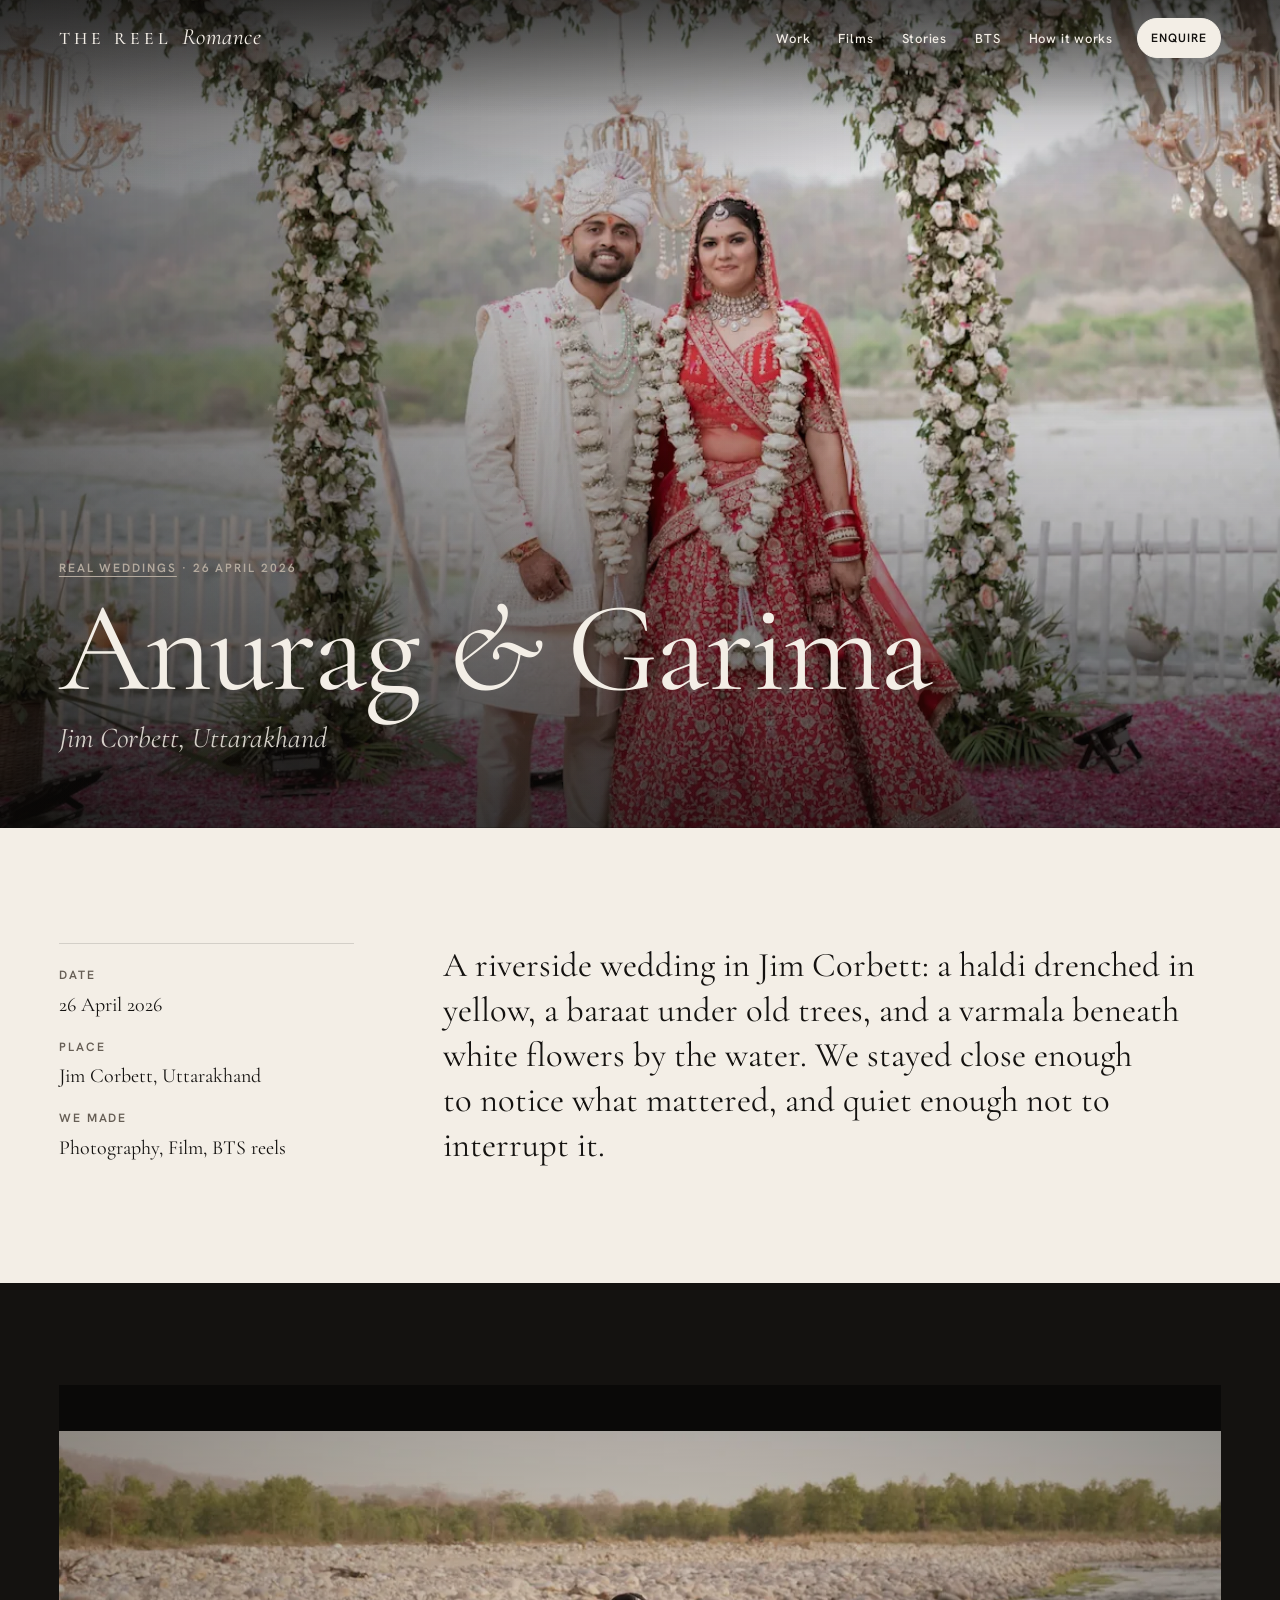
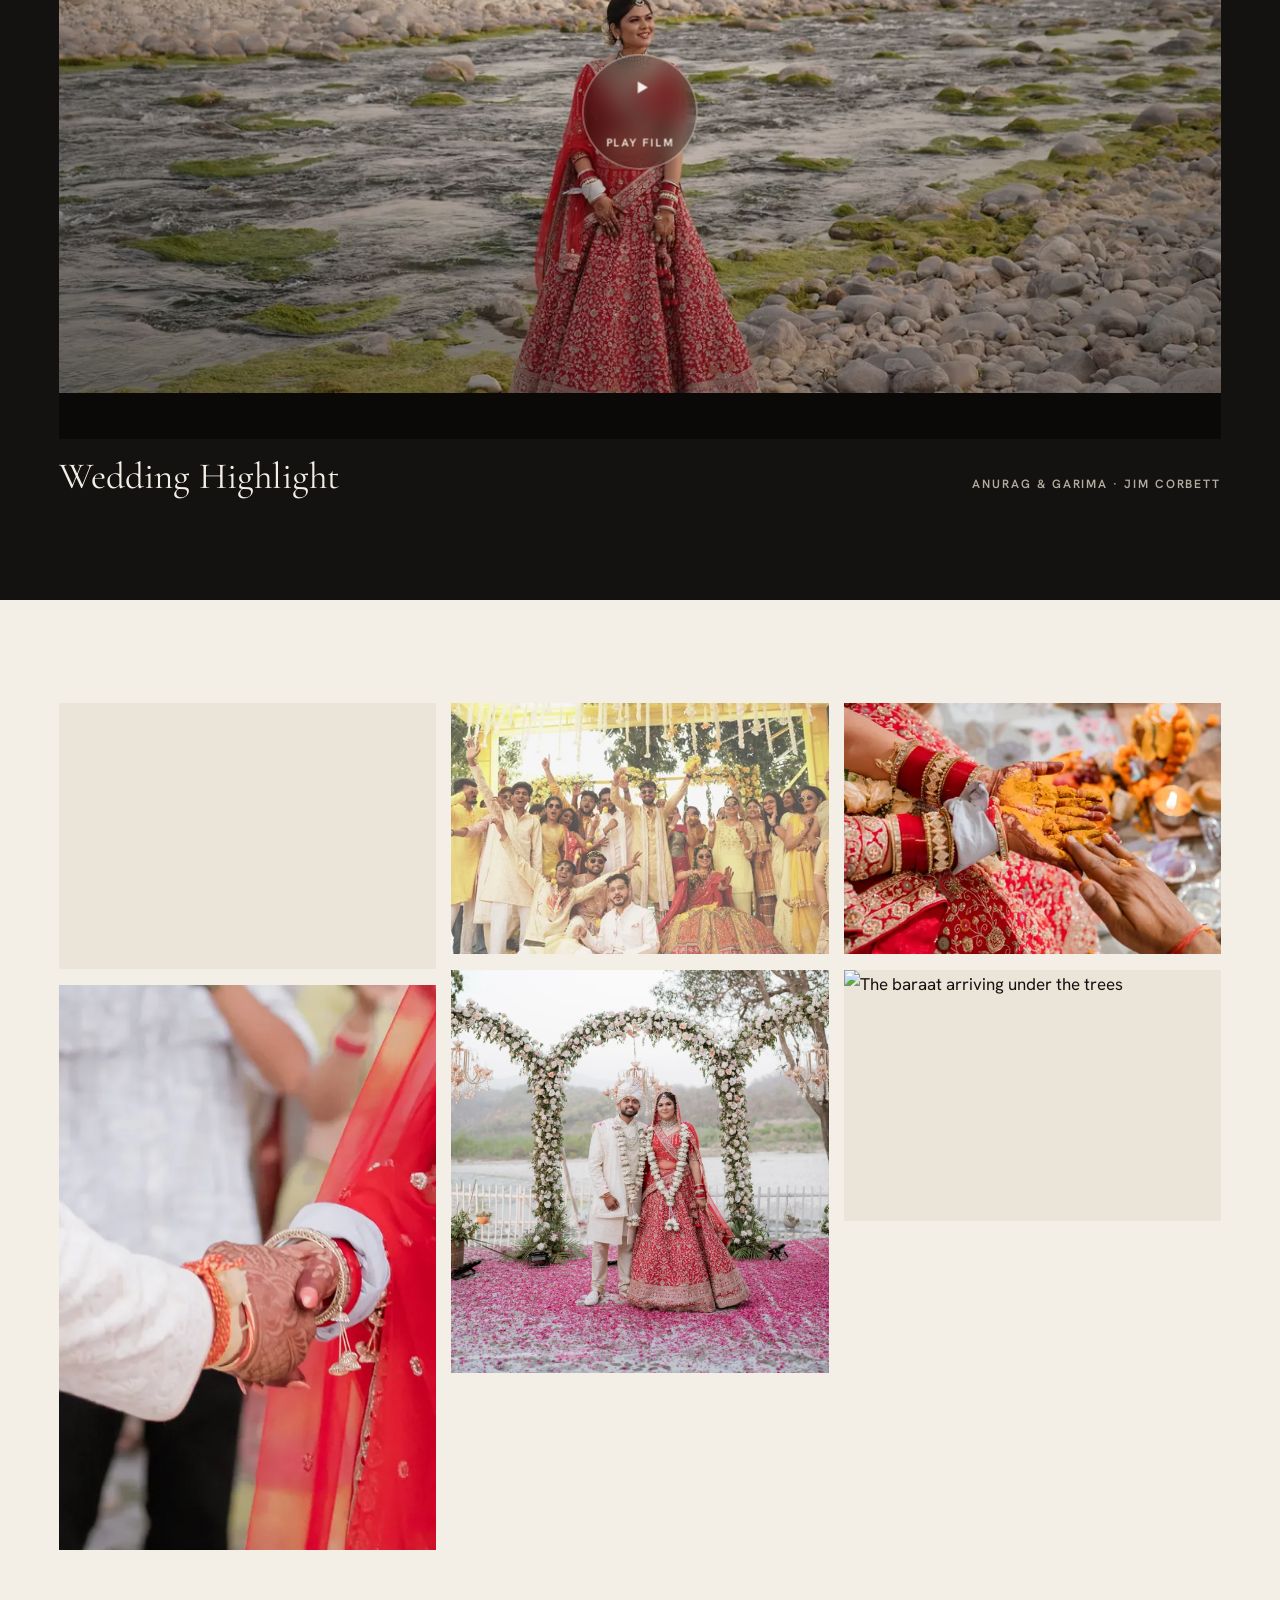
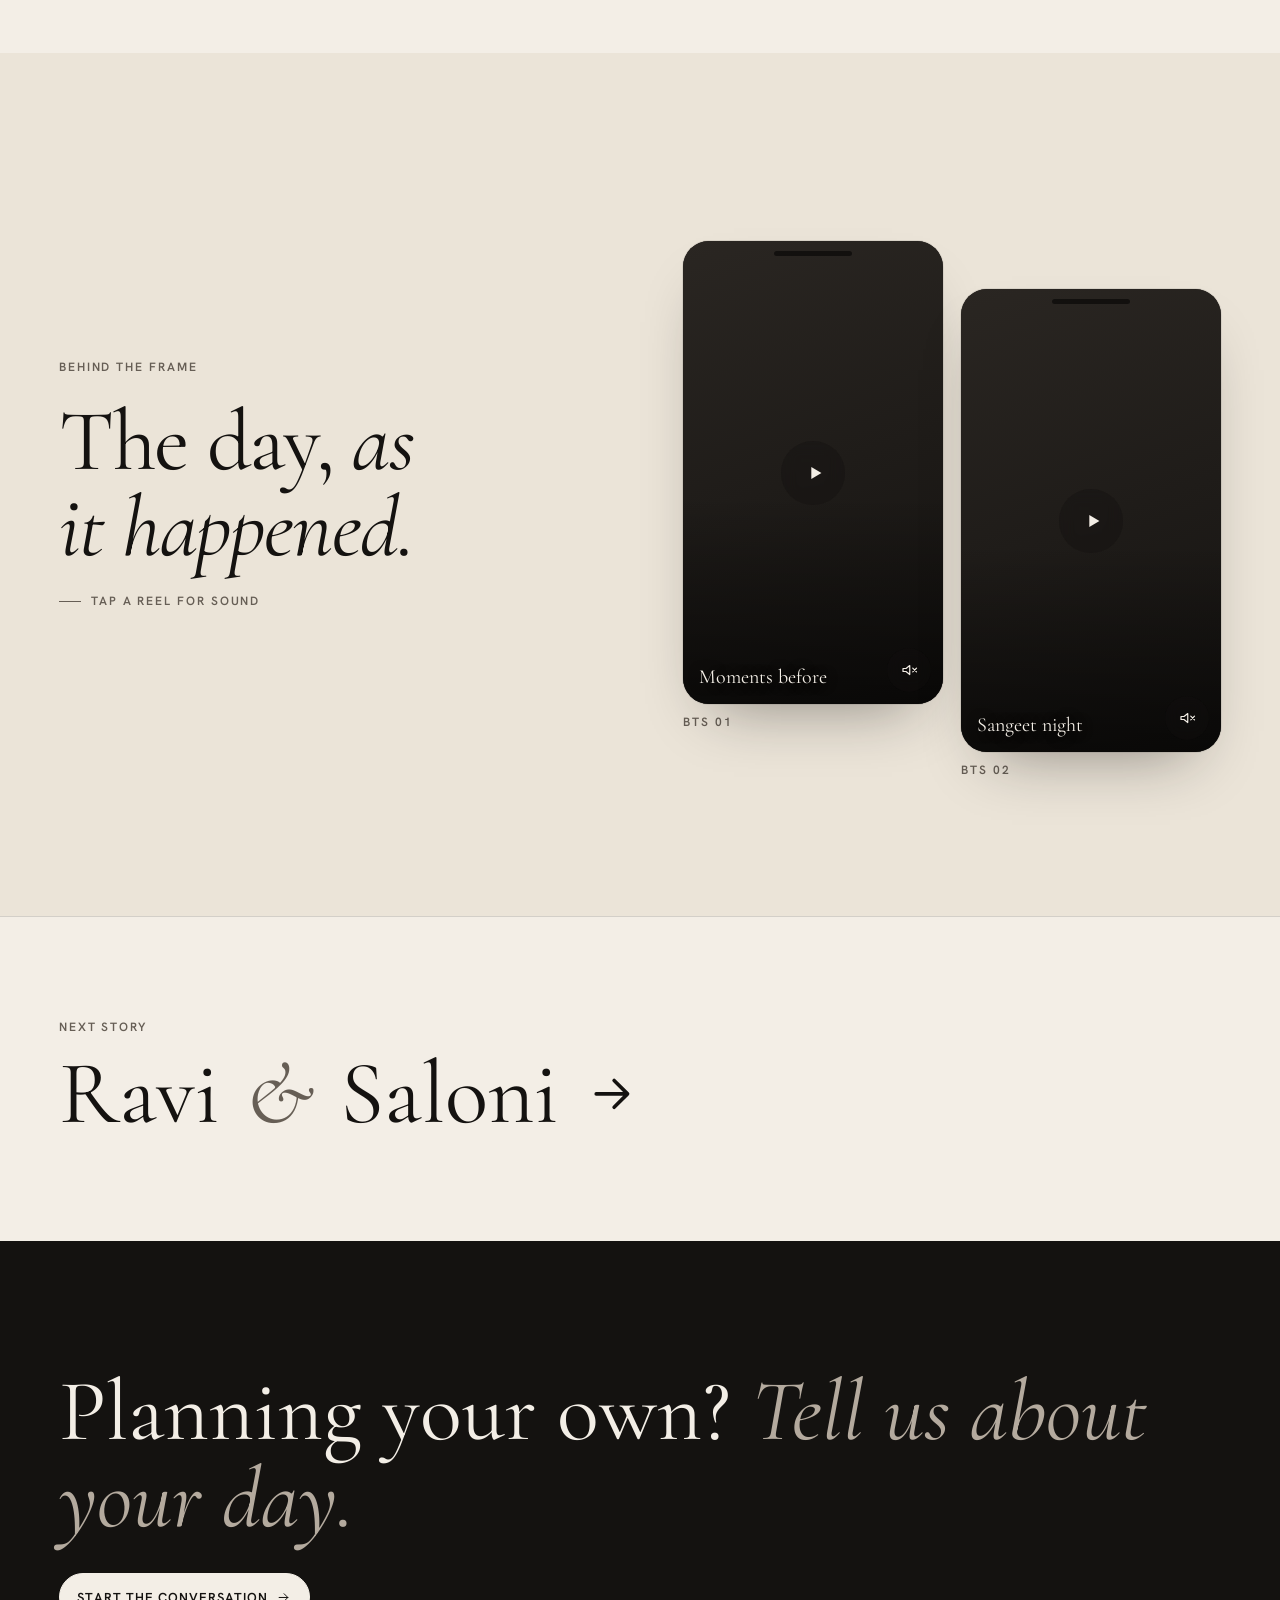
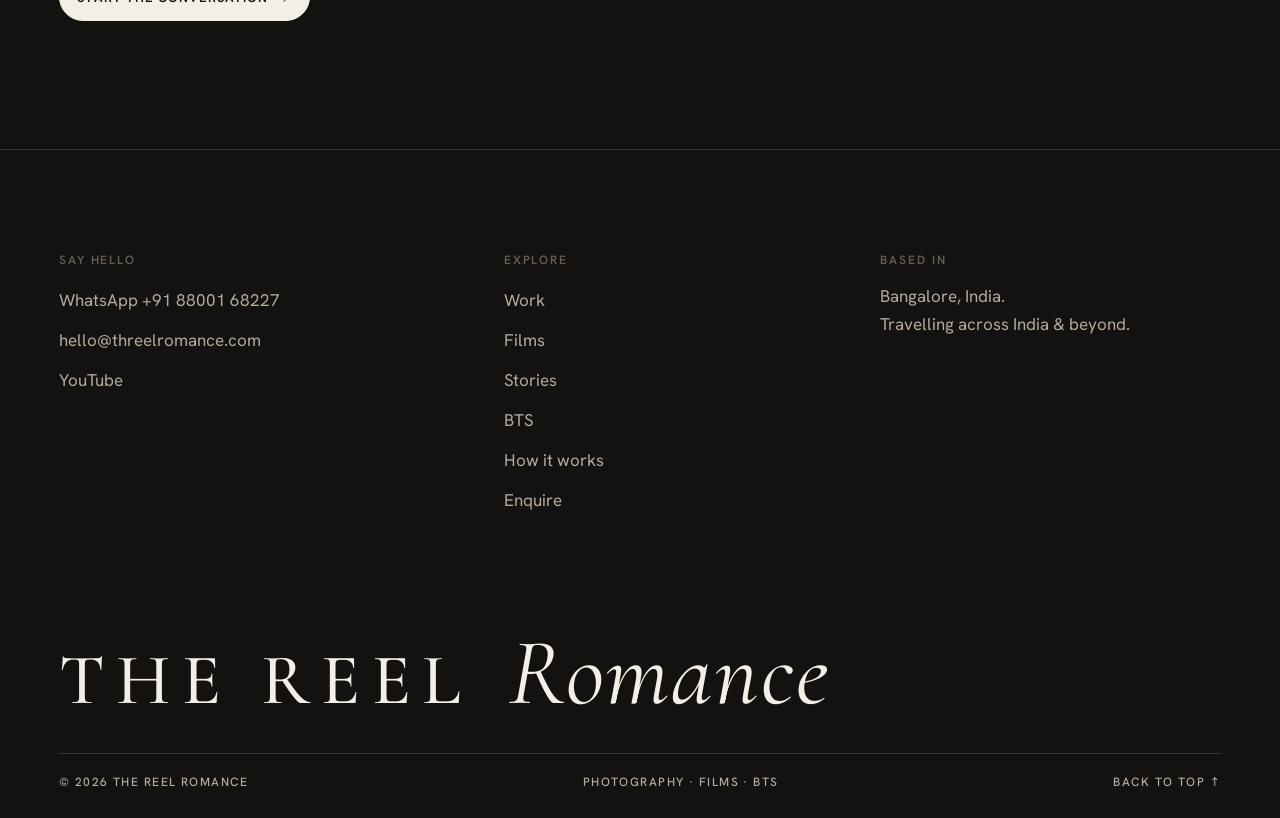
==== commit 17c24cf4: "Give Ravi & Saloni their own story page Story pages now adapt to missing details: date, place, servi" ====
--- a/stories/anurag-garima/index.html
+++ b/stories/anurag-garima/index.html
@@ -25,7 +25,7 @@
 <link rel="preload" href="../../assets/fonts/cormorant-garamond.woff" as="font" type="font/woff" crossorigin>
 <link rel="preload" href="../../assets/fonts/hanken-grotesk.woff" as="font" type="font/woff" crossorigin>
 <link rel="preload" as="image" imagesrcset="../../assets/media/couple-floral-arch-480.webp 480w, ../../assets/media/couple-floral-arch-800.webp 800w, ../../assets/media/couple-floral-arch-1180.webp 1180w" imagesizes="(max-aspect-ratio: 3/2) 150vh, 100vw" fetchpriority="high">
-<link rel="stylesheet" href="../../assets/css/site.css?v=3cfbfbe406">
+<link rel="stylesheet" href="../../assets/css/site.css?v=6004b7aa69">
 <script>document.documentElement.classList.replace('no-js','js')</script>
 <script type="application/ld+json">{"@context":"https://schema.org","@type":"ProfessionalService","name":"The Reel Romance","url":"https://threelromance.com","description":"Candid wedding photography, cinematic wedding films, pre-wedding shoots and behind-the-scenes reels. Based in Bangalore (Bengaluru), travelling across India and beyond.","image":"https://threelromance.com/assets/media/couple-floral-arch.jpg","telephone":"+91 88001 68227","email":"hello@threelromance.com","priceRange":"₹₹₹","address":{"@type":"PostalAddress","addressLocality":"Bangalore","addressRegion":"Karnataka","addressCountry":"IN"},"areaServed":["India","Worldwide"],"sameAs":["https://www.youtube.com/@anuragraj12"]}</script>
 </head>
@@ -72,9 +72,7 @@
   <section class="story-intro">
     <div class="wrap story-intro__grid">
       <dl class="story-meta">
-        <div><dt class="label">Date</dt><dd>26 April 2026</dd></div>
-        <div><dt class="label">Place</dt><dd>Jim Corbett, Uttarakhand</dd></div>
-        <div><dt class="label">We made</dt><dd>Photography, Film, BTS reels</dd></div>
+        <div><dt class="label">Date</dt><dd>26 April 2026</dd></div><div><dt class="label">Place</dt><dd>Jim Corbett, Uttarakhand</dd></div><div><dt class="label">We made</dt><dd>Photography, Film, BTS reels</dd></div>
       </dl>
       <p class="lead story-intro__text" data-reveal>A riverside wedding in Jim Corbett: a haldi drenched in yellow, a baraat under old trees, and a varmala beneath white flowers by the water. We stayed close enough to notice what mattered, and quiet enough not to interrupt it.</p>
     </div>
@@ -94,7 +92,7 @@
 
   <section class="gallery" aria-label="Photographs">
     <div class="wrap">
-      <div class="gallery__cols">
+      <div class="gallery__cols gallery__cols--3">
         <figure class="gallery__item" data-reveal><img class="natural" src="../../assets/media/river-bride-1600.webp" srcset="../../assets/media/river-bride-480.webp 480w, ../../assets/media/river-bride-800.webp 800w, ../../assets/media/river-bride-1200.webp 1200w, ../../assets/media/river-bride-1600.webp 1600w, ../../assets/media/river-bride-2400.webp 2400w" sizes="(min-width: 1024px) 33vw, (min-width: 600px) 50vw, 100vw" alt="Garima standing on the riverbed in her red lehenga" width="5304" height="3749" loading="lazy" decoding="async" style="--ar:1.4148;background-image:url([data-uri])"></figure><figure class="gallery__item" data-reveal><img class="natural" src="../../assets/media/holding-hands-1009.webp" srcset="../../assets/media/holding-hands-480.webp 480w, ../../assets/media/holding-hands-800.webp 800w, ../../assets/media/holding-hands-1009.webp 1009w" sizes="(min-width: 1024px) 33vw, (min-width: 600px) 50vw, 100vw" alt="Anurag holding Garima&#39;s hennaed hand" width="1009" height="1513" loading="lazy" decoding="async" style="--ar:0.6669;background-image:url([data-uri])"></figure><figure class="gallery__item" data-reveal><img class="natural" src="../../assets/media/haldi-celebration-1600.webp" srcset="../../assets/media/haldi-celebration-480.webp 480w, ../../assets/media/haldi-celebration-800.webp 800w, ../../assets/media/haldi-celebration-1200.webp 1200w, ../../assets/media/haldi-celebration-1600.webp 1600w, ../../assets/media/haldi-celebration-2400.webp 2400w" sizes="(min-width: 1024px) 33vw, (min-width: 600px) 50vw, 100vw" alt="Friends cheering around Garima at the haldi" width="7952" height="5304" loading="lazy" decoding="async" style="--ar:1.4992;background-image:url([data-uri])"></figure><figure class="gallery__item" data-reveal><img class="natural" src="../../assets/media/couple-floral-arch-1180.webp" srcset="../../assets/media/couple-floral-arch-480.webp 480w, ../../assets/media/couple-floral-arch-800.webp 800w, ../../assets/media/couple-floral-arch-1180.webp 1180w" sizes="(min-width: 1024px) 33vw, (min-width: 600px) 50vw, 100vw" alt="The couple under the floral arch after the varmala" width="1180" height="1262" loading="lazy" decoding="async" style="--ar:0.935;background-image:url([data-uri])"></figure><figure class="gallery__item" data-reveal><img class="natural" src="../../assets/media/haldi-hands-1600.webp" srcset="../../assets/media/haldi-hands-480.webp 480w, ../../assets/media/haldi-hands-800.webp 800w, ../../assets/media/haldi-hands-1200.webp 1200w, ../../assets/media/haldi-hands-1600.webp 1600w, ../../assets/media/haldi-hands-2400.webp 2400w" sizes="(min-width: 1024px) 33vw, (min-width: 600px) 50vw, 100vw" alt="Turmeric-covered hands during the haldi" width="5168" height="3448" loading="lazy" decoding="async" style="--ar:1.4988;background-image:url([data-uri])"></figure><figure class="gallery__item" data-reveal><img class="natural" src="https://ik.imagekit.io/ijqhfpipr/IMG_2.jpeg?tr=w-1600,q-80,f-auto" srcset="https://ik.imagekit.io/ijqhfpipr/IMG_2.jpeg?tr=w-480,q-80,f-auto 480w, https://ik.imagekit.io/ijqhfpipr/IMG_2.jpeg?tr=w-800,q-80,f-auto 800w, https://ik.imagekit.io/ijqhfpipr/IMG_2.jpeg?tr=w-1200,q-80,f-auto 1200w, https://ik.imagekit.io/ijqhfpipr/IMG_2.jpeg?tr=w-1600,q-80,f-auto 1600w, https://ik.imagekit.io/ijqhfpipr/IMG_2.jpeg?tr=w-2400,q-80,f-auto 2400w" sizes="(min-width: 1024px) 33vw, (min-width: 600px) 50vw, 100vw" alt="The baraat arriving under the trees" width="1600" height="1067" loading="lazy" decoding="async" style="--ar:1.5"></figure>
       </div>
     </div>
@@ -129,7 +127,12 @@
     </div>
   </section>
 
-  
+  <nav class="next-story" aria-label="Next story">
+    <a class="wrap next-story__link" href="../../stories/ravi-saloni/">
+      <span class="label">Next story</span>
+      <span class="next-story__title">Ravi <em>&amp;</em> Saloni <svg class="i" viewBox="0 0 24 24" aria-hidden="true"><path d="M5 12h14M13 6l6 6-6 6"/></svg></span>
+    </a>
+  </nav>
 </article>
 <section class="cta-band">
   <div class="wrap cta-band__inner">
--- a/assets/css/site.css
+++ b/assets/css/site.css
@@ -626,3 +626,23 @@
 @view-transition{navigation:auto}
 ::view-transition-old(root),::view-transition-new(root){animation-duration:.5s;animation-timing-function:ease}
 @media (prefers-reduced-motion:reduce){@view-transition{navigation:none}}
+
+/* Two stories sit side by side as equals; a teaser card has no link yet */
+@media (min-width:600px){
+  .stories__list--2 .story-card .story-card__media{aspect-ratio:4/5}
+  .stories__list--2{column-gap:clamp(24px,4vw,64px)}
+  .stories__list--2 .story-card:nth-child(2){margin-top:clamp(40px,8vw,140px)}
+}
+.stories__list--2 .story-card__title{font-size:clamp(2.4rem,1.6rem + 3vw,4.4rem)}
+.story-card--teaser .story-card__link{cursor:default}
+.story-card--teaser:hover .story-card__media img.fill{transform:none}
+.story-card__soon{justify-self:start;margin-top:8px;display:inline-flex;align-items:center;gap:10px;font:600 .75rem/1 var(--sans);letter-spacing:.14em;text-transform:uppercase;color:var(--stone)}
+.story-card__soon::before{content:"";width:22px;height:1px;background:var(--accent)}
+
+/* gallery adapts to how many photos a story has */
+@media (min-width:600px){.gallery__cols--1{columns:1;max-width:min(900px,100%);margin-inline:auto}}
+@media (min-width:1024px){.gallery__cols--2{columns:2}}
+/* shown on a story page until its photographs are added */
+.gallery-soon{padding-block:clamp(72px,9vw,150px);border-top:1px solid var(--line)}
+.gallery-soon__inner{display:grid;gap:22px;justify-items:center;text-align:center}
+.gallery-soon .h2{max-width:14em}
